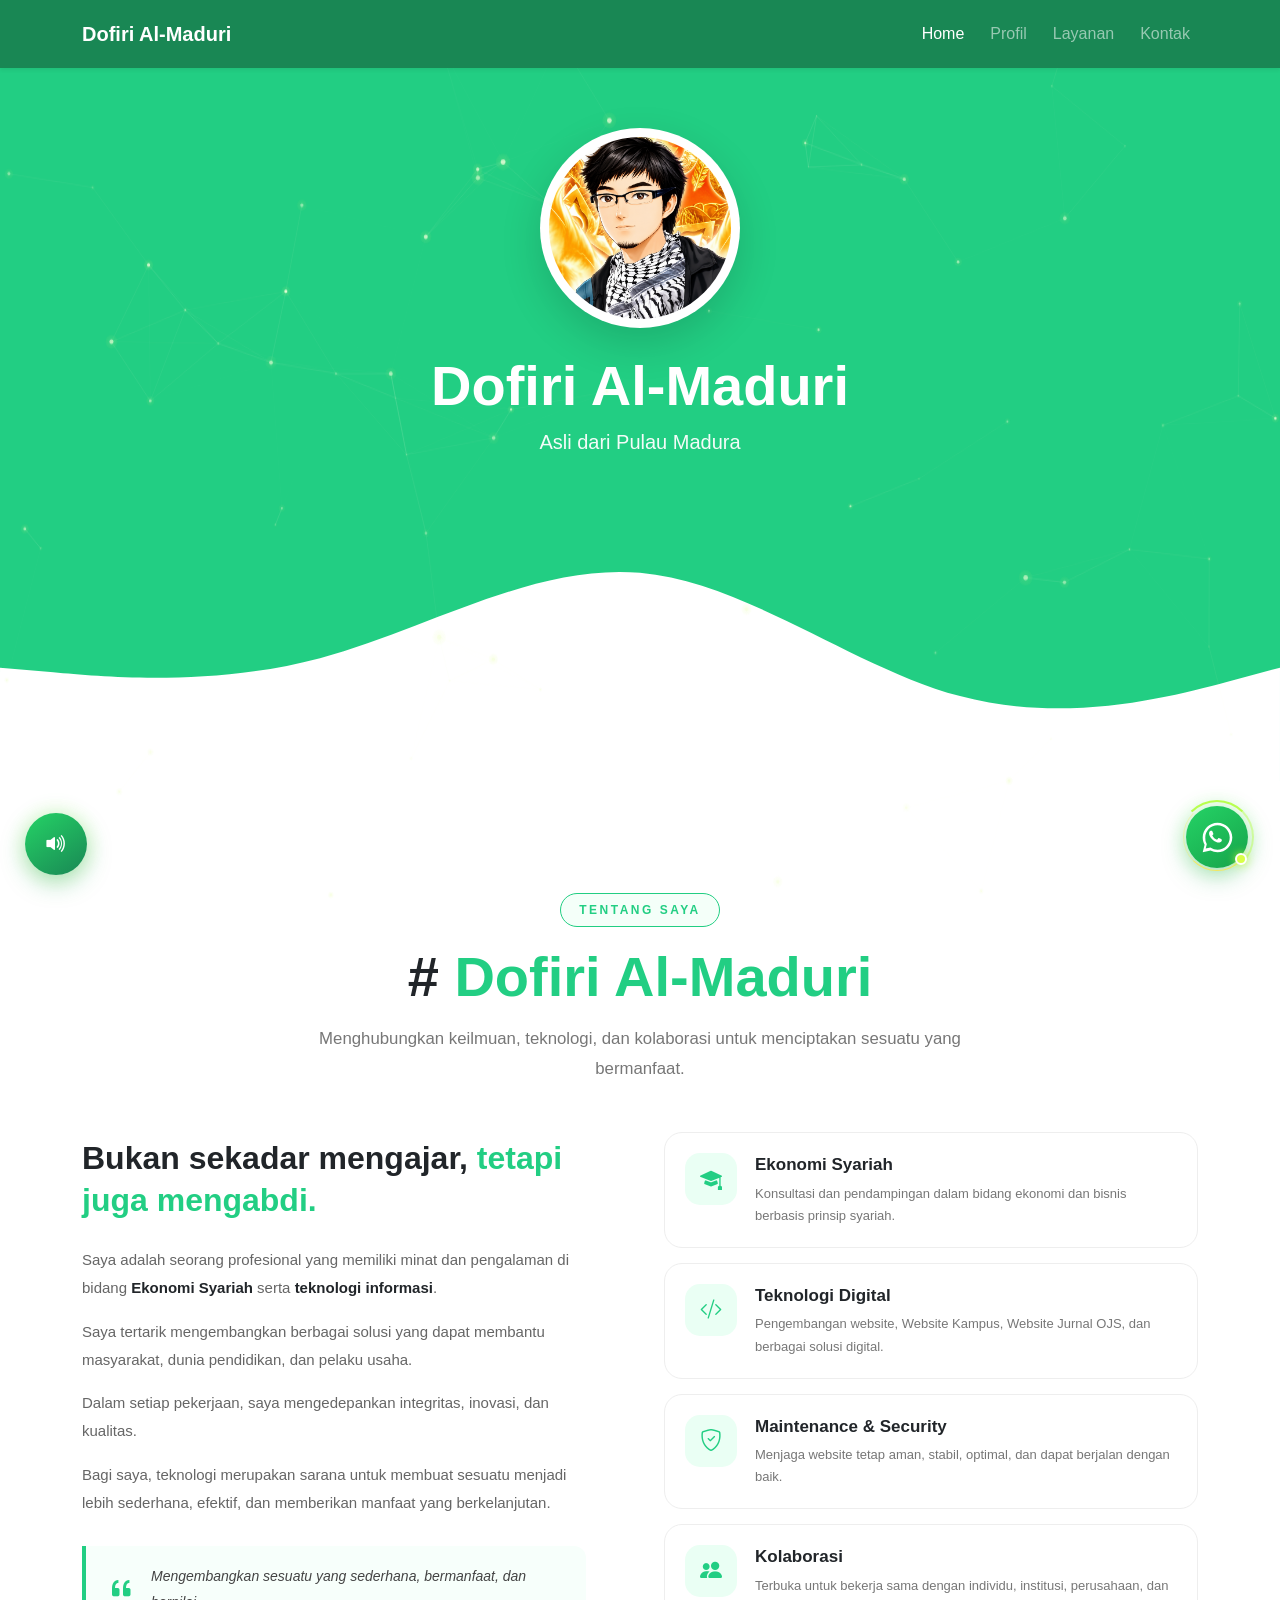
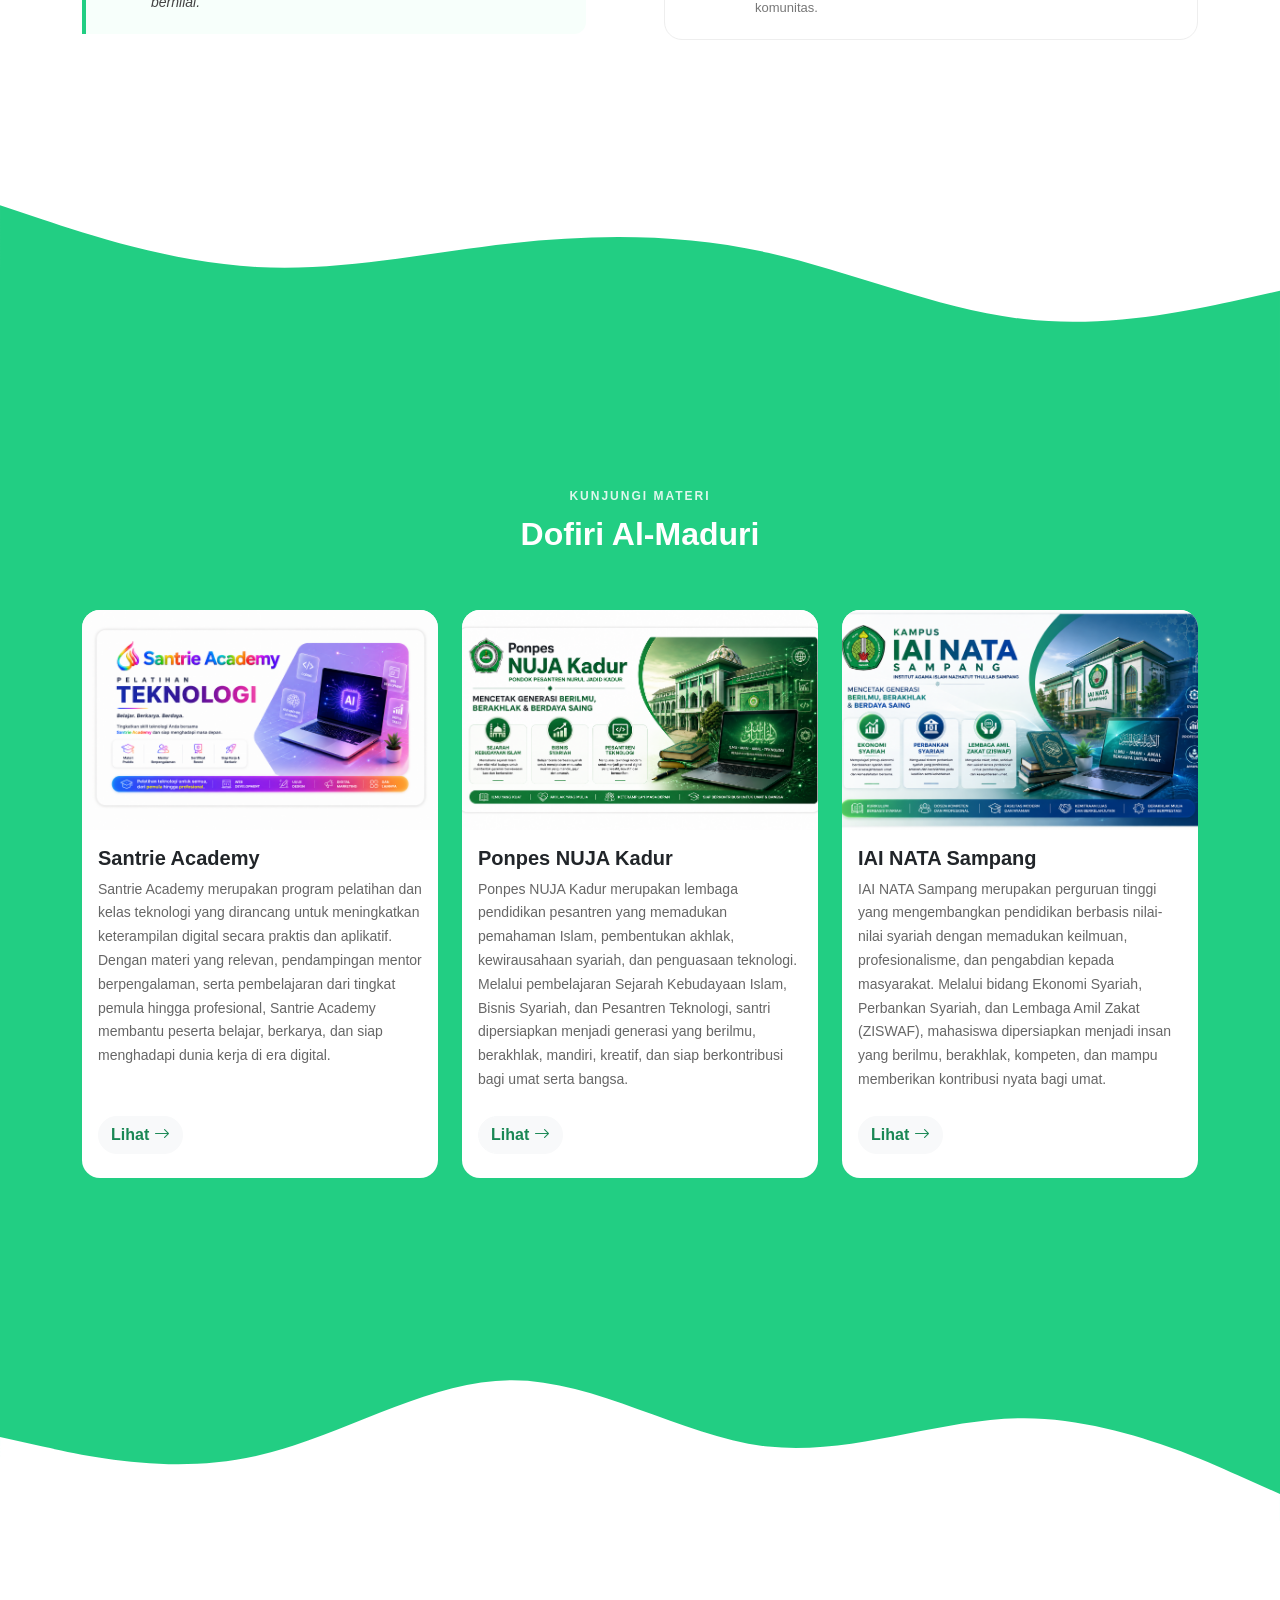
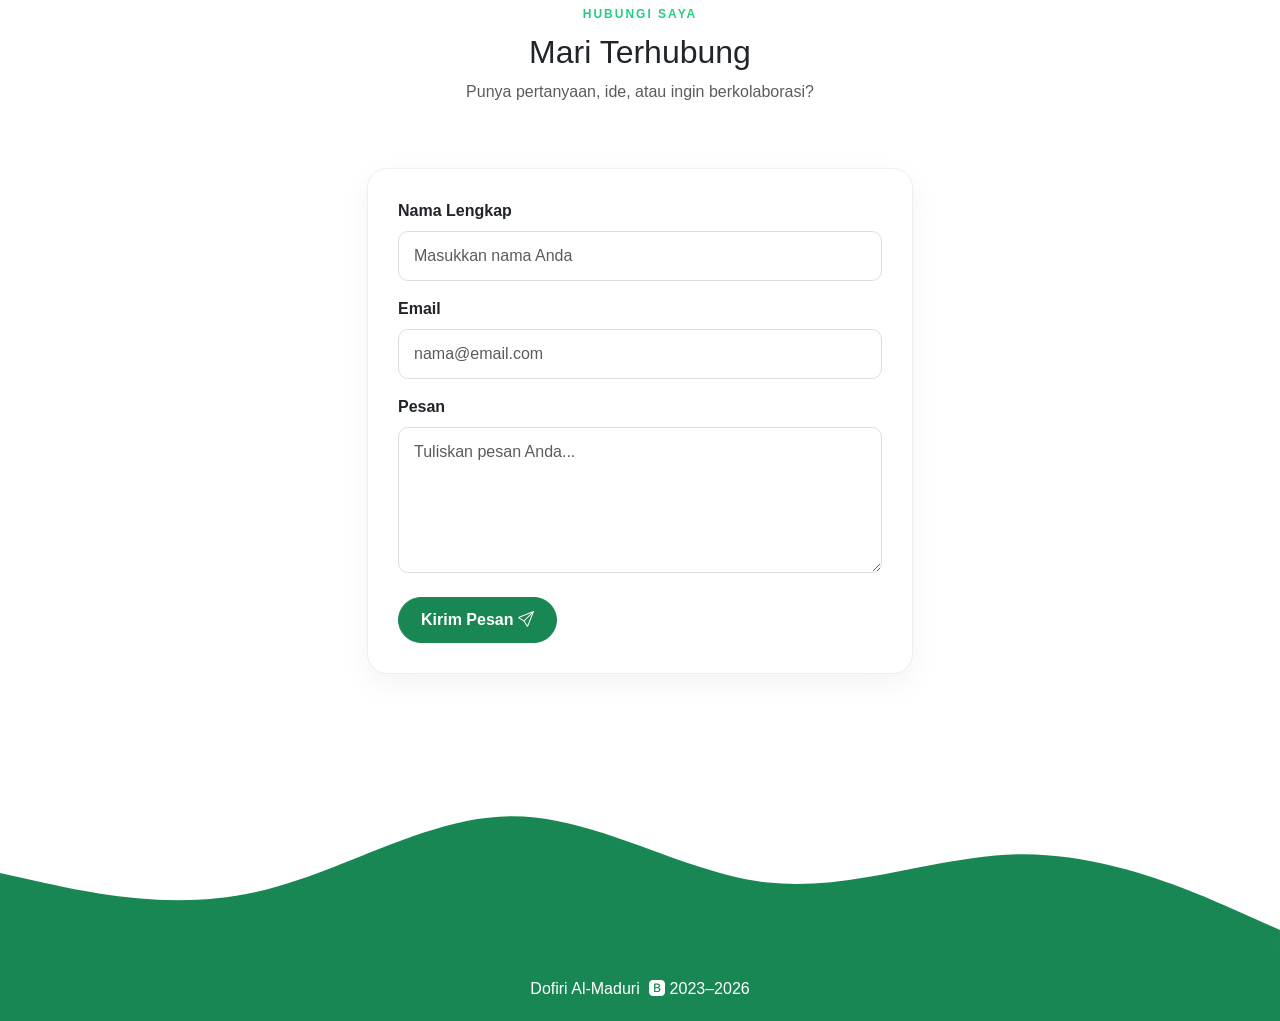
==== index.html @ 6764a8f3 "Add canvas element for particle network" ====
<!DOCTYPE html>
<html lang="id">

<head>

  <!-- ==================================================
       META
       ================================================== -->

  <!-- Menentukan karakter yang digunakan -->
  <meta charset="utf-8">

  <!-- Membuat website responsive di HP/tablet -->
  <meta name="viewport" content="width=device-width, initial-scale=1">


  <!-- ==================================================
       BOOTSTRAP CSS
       ================================================== -->

  <link
    href="https://cdn.jsdelivr.net/npm/bootstrap@5.0.2/dist/css/bootstrap.min.css"
    rel="stylesheet">


  <!-- ==================================================
       BOOTSTRAP ICON
       Digunakan untuk icon
       ================================================== -->

  <link
    rel="stylesheet"
    href="https://cdn.jsdelivr.net/npm/bootstrap-icons@1.10.5/font/bootstrap-icons.css">


  <!-- ==================================================
       CSS SENDIRI
       File style.css harus berada satu folder
       dengan index.html
       ================================================== -->

  <link rel="stylesheet" href="style.css">


  <!-- Judul pada tab browser -->

  <title>Dofiri Al-Maduri</title>

</head>


<body id="home">


  <!-- ==================================================
       NAVBAR
       ================================================== -->

  <nav class="navbar navbar-expand-lg navbar-dark bg-success shadow-sm fixed-top">

    <div class="container">

      <!-- Nama / Brand -->

      <a class="navbar-brand fw-bold" href="#home">
        Dofiri Al-Maduri
      </a>


      <!-- ==================================================
           TOMBOL HAMBURGER

           Tombol ini muncul di layar HP.
           Bootstrap JavaScript diperlukan agar tombol
           dapat membuka menu.
           ================================================== -->

      <button
        class="navbar-toggler"
        type="button"
        data-bs-toggle="collapse"
        data-bs-target="#navbarNav"
        aria-controls="navbarNav"
        aria-expanded="false"
        aria-label="Toggle navigation">

        <span class="navbar-toggler-icon"></span>

      </button>


      <!-- ==================================================
           MENU NAVBAR
           ================================================== -->

      <div class="collapse navbar-collapse" id="navbarNav">

        <ul class="navbar-nav ms-auto">


          <!-- Home -->

          <li class="nav-item">

            <a class="nav-link active" href="#home">
              Home
            </a>

          </li>


          <!-- Profil -->

          <li class="nav-item">

            <a class="nav-link" href="#profil">
              Profil
            </a>

          </li>


          <!-- Layanan -->

          <li class="nav-item">

            <a class="nav-link" href="#grup">
              Layanan
            </a>

          </li>


          <!-- Kontak -->

          <li class="nav-item">

            <a class="nav-link" href="#kontak">
              Kontak
            </a>

          </li>


        </ul>

      </div>

    </div>

  </nav>


  <!-- ==================================================
       AKHIR NAVBAR
       ================================================== -->



  <!-- ==================================================
       HERO / JUMBOTRON
       ================================================== -->

  <section class="jumbotron text-center" id="hero">
  <canvas id="particle-network"></canvas>
    <div class="container">


      <!-- Foto Profil -->

      <img
        src="img/SP.png"
        alt="Dofiri Al-Maduri"
        width="200"
        class="rounded-circle img-thumbnail hero-image">


      <!-- Nama -->

      <h1 class="display-4 fw-bold mt-4">
        Dofiri Al-Maduri
      </h1>


      <!-- Kalimat pendek -->

      <p class="lead">
        Asli dari Pulau Madura
      </p>


    </div>


    <!-- ==================================================
         WAVE HERO
         ================================================== -->

    <svg
      xmlns="http://www.w3.org/2000/svg"
      viewBox="0 0 1440 320"
      class="hero-wave">

      <path
        fill="#ffffff"
        d="M0,192L60,197.3C120,203,240,213,360,181.3C480,149,600,75,720,85.3C840,96,960,192,1080,224C1200,256,1320,224,1380,208L1440,192L1440,320L1380,320C1320,320,1200,320,1080,320C960,320,840,320,720,320C600,320,480,320,360,320C240,320,120,320,60,320L0,320Z">
      </path>

    </svg>

  </section>


  <!-- ==================================================
       AKHIR HERO
       ================================================== -->



  <!-- ==================================================
       PROFIL
       ================================================== -->

  <section id="profil" class="profil-section">

    <div class="container">


      <!-- Judul Profil -->

      <div class="row justify-content-center text-center mb-5">

        <div class="col-lg-8">

          <span class="profil-badge">
            TENTANG SAYA
          </span>

          <h2 class="profil-title">
            #
            <span>Dofiri Al-Maduri</span>
          </h2>

          <p class="profil-intro">
            Menghubungkan keilmuan, teknologi, dan kolaborasi
            untuk menciptakan sesuatu yang bermanfaat.
          </p>

        </div>

      </div>


      <!-- Isi Profil -->

      <div class="row align-items-center g-5">


        <!-- ==================================================
             KOLOM KIRI
             ================================================== -->

        <div class="col-lg-6">

          <div class="profil-text">

            <h3>
              Bukan sekadar mengajar,
              <span>tetapi juga mengabdi.</span>
            </h3>


            <p>
              Saya adalah seorang profesional yang memiliki minat
              dan pengalaman di bidang
              <strong>Ekonomi Syariah</strong> serta
              <strong>teknologi informasi</strong>.
            </p>


            <p>
              Saya tertarik mengembangkan berbagai solusi yang
              dapat membantu masyarakat, dunia pendidikan,
              dan pelaku usaha.
            </p>


            <p>
              Dalam setiap pekerjaan, saya mengedepankan
              integritas, inovasi, dan kualitas.
            </p>


            <p>
              Bagi saya, teknologi merupakan sarana untuk membuat
              sesuatu menjadi lebih sederhana, efektif,
              dan memberikan manfaat yang berkelanjutan.
            </p>


            <!-- Quote -->

            <div class="profil-highlight">

              <i class="bi bi-quote"></i>

              <p>
                Mengembangkan sesuatu yang sederhana,
                bermanfaat, dan bernilai.
              </p>

            </div>

          </div>

        </div>


        <!-- ==================================================
             KOLOM KANAN
             ================================================== -->

        <div class="col-lg-6">

          <div class="profil-card-wrapper">


            <!-- Card 1 -->

            <div class="profil-card">

              <div class="profil-icon">

                <i class="bi bi-mortarboard-fill"></i>

              </div>

              <div>

                <h4>
                  Ekonomi Syariah
                </h4>

                <p>
                  Konsultasi dan pendampingan dalam bidang
                  ekonomi dan bisnis berbasis prinsip syariah.
                </p>

              </div>

            </div>


            <!-- Card 2 -->

            <div class="profil-card">

              <div class="profil-icon">

                <i class="bi bi-code-slash"></i>

              </div>

              <div>

                <h4>
                  Teknologi Digital
                </h4>

                <p>
                  Pengembangan website, Website Kampus,
                  Website Jurnal OJS, dan berbagai solusi digital.
                </p>

              </div>

            </div>


            <!-- Card 3 -->

            <div class="profil-card">

              <div class="profil-icon">

                <i class="bi bi-shield-check"></i>

              </div>

              <div>

                <h4>
                  Maintenance & Security
                </h4>

                <p>
                  Menjaga website tetap aman, stabil,
                  optimal, dan dapat berjalan dengan baik.
                </p>

              </div>

            </div>


            <!-- Card 4 -->

            <div class="profil-card">

              <div class="profil-icon">

                <i class="bi bi-people-fill"></i>

              </div>

              <div>

                <h4>
                  Kolaborasi
                </h4>

                <p>
                  Terbuka untuk bekerja sama dengan individu,
                  institusi, perusahaan, dan komunitas.
                </p>

              </div>

            </div>


          </div>

        </div>

      </div>

    </div>


    <!-- Wave Profil -->

    <svg
      xmlns="http://www.w3.org/2000/svg"
      viewBox="0 0 1440 320"
      class="profil-wave">

      <path
        fill="#22CE83"
        d="M0,96L48,112C96,128,192,160,288,165.3C384,171,480,149,576,138.7C672,128,768,128,864,149.3C960,171,1056,213,1152,224C1248,235,1344,213,1392,202.7L1440,192L1440,320L1392,320C1344,320,1248,320,1152,320C1056,320,960,320,864,320C768,320,672,320,576,320C480,320,384,320,288,320C192,320,96,320,48,320L0,320Z">
      </path>

    </svg>

  </section>


  <!-- ==================================================
       AKHIR PROFIL
       ================================================== -->



  <!-- ==================================================
       LAYANAN
       ================================================== -->

  <section id="grup" class="layanan-section">
  <canvas id="particle-network"></canvas>
    <div class="container">


      <!-- Judul Layanan -->

      <div class="row text-center mb-5">

        <div class="col">

          <span class="layanan-badge">
            KUNJUNGI MATERI
          </span>

          <h2 class="layanan-title">
            Dofiri Al-Maduri
          </h2>

        </div>

      </div>


      <!-- Daftar Layanan -->

      <div class="row g-4">


        <!-- ==================================================
             LAYANAN 1
             ================================================== -->

        <div class="col-md-4">

          <div class="card layanan-card h-100">

            <img
              src="img/grup/santrieacademy.png"
              class="card-img-top"
              alt="Konsultan Ekonomi Syariah">


            <div class="card-body">

              <h5 class="card-title">
                Santrie Academy 
              </h5>

              <p class="card-text">
                Santrie Academy merupakan program pelatihan dan kelas teknologi yang dirancang untuk meningkatkan keterampilan digital secara praktis dan aplikatif. Dengan materi yang relevan, pendampingan mentor berpengalaman, serta pembelajaran dari tingkat pemula hingga profesional, Santrie Academy membantu peserta belajar, berkarya, dan siap menghadapi dunia kerja di era digital.
              </p>

            </div>


            <div class="card-footer bg-transparent border-0 pb-4">

              <a
                class="btn btn-light layanan-button"
                href="https://dofirialmaduri.com/santrieacademy/"
                target="_blank">

                Lihat

                <i class="bi bi-arrow-right"></i>

              </a>

            </div>

          </div>

        </div>



        <!-- ==================================================
             LAYANAN 2
             ================================================== -->

        <div class="col-md-4">

          <div class="card layanan-card h-100">

            <img
              src="img/grup/ponpesnujakadur.png"
              class="card-img-top"
              alt="Jasa Website dan Jurnal OJS">


            <div class="card-body">

              <h5 class="card-title">
                Ponpes NUJA Kadur
              </h5>

              <p class="card-text">
                Ponpes NUJA Kadur merupakan lembaga pendidikan pesantren yang memadukan pemahaman Islam, pembentukan akhlak, kewirausahaan syariah, dan penguasaan teknologi. Melalui pembelajaran Sejarah Kebudayaan Islam, Bisnis Syariah, dan Pesantren Teknologi, santri dipersiapkan menjadi generasi yang berilmu, berakhlak, mandiri, kreatif, dan siap berkontribusi bagi umat serta bangsa.
              </p>

            </div>


            <div class="card-footer bg-transparent border-0 pb-4">

              <a
                class="btn btn-light layanan-button"
                href="https://dofirialmaduri.com/ponpesnujakadur/"
                target="_blank">

                Lihat

                <i class="bi bi-arrow-right"></i>

              </a>

            </div>

          </div>

        </div>



        <!-- ==================================================
             LAYANAN 3
             ================================================== -->

        <div class="col-md-4">

          <div class="card layanan-card h-100">

            <img
              src="img/grup/iainatasampang.png"
              class="card-img-top"
              alt="Kolaborasi">


            <div class="card-body">

              <h5 class="card-title">
                IAI NATA Sampang
              </h5>

              <p class="card-text">
                IAI NATA Sampang merupakan perguruan tinggi yang mengembangkan pendidikan berbasis nilai-nilai syariah dengan memadukan keilmuan, profesionalisme, dan pengabdian kepada masyarakat. Melalui bidang Ekonomi Syariah, Perbankan Syariah, dan Lembaga Amil Zakat (ZISWAF), mahasiswa dipersiapkan menjadi insan yang berilmu, berakhlak, kompeten, dan mampu memberikan kontribusi nyata bagi umat.
              </p>

            </div>


            <div class="card-footer bg-transparent border-0 pb-4">

              <a
                class="btn btn-light layanan-button"
                href="https://dofirialmaduri.com/iainatasampang/"
                target="_blank">

                Lihat

                <i class="bi bi-arrow-right"></i>

              </a>

            </div>

          </div>

        </div>


      </div>

    </div>


    <!-- Wave Layanan -->

    <svg
      xmlns="http://www.w3.org/2000/svg"
      viewBox="0 0 1440 320"
      class="layanan-wave">

      <path
        fill="#ffffff"
        d="M0,224L48,234.7C96,245,192,267,288,245.3C384,224,480,160,576,160C672,160,768,224,864,234.7C960,245,1056,203,1152,202.7C1248,203,1344,245,1392,266.7L1440,288L1440,320L1392,320C1344,320,1248,320,1152,320C1056,320,960,320,864,320C768,320,672,320,576,320C480,320,384,320,288,320C192,320,96,320,48,320L0,320Z">
      </path>

    </svg>

  </section>


  <!-- ==================================================
       AKHIR LAYANAN
       ================================================== -->



  <!-- ==================================================
       KONTAK
       ================================================== -->

  <section id="kontak" class="kontak-section">

    <div class="container">


      <!-- Judul -->

      <div class="row text-center mb-5">

        <div class="col">

          <span class="kontak-badge">
            HUBUNGI SAYA
          </span>

          <h2>
            Mari Terhubung
          </h2>

          <p class="text-muted">
            Punya pertanyaan, ide, atau ingin berkolaborasi?
          </p>

        </div>

      </div>


      <!-- Form -->

      <div class="row justify-content-center">

        <div class="col-lg-6">

          <form class="kontak-form">


            <!-- Nama -->

            <div class="mb-3">

              <label
                for="name"
                class="form-label">

                Nama Lengkap

              </label>

              <input
                type="text"
                class="form-control"
                id="name"
                placeholder="Masukkan nama Anda">

            </div>


            <!-- Email -->

            <div class="mb-3">

              <label
                for="email"
                class="form-label">

                Email

              </label>

              <input
                type="email"
                class="form-control"
                id="email"
                placeholder="nama@email.com">

            </div>


            <!-- Pesan -->

            <div class="mb-4">

              <label
                for="pesan"
                class="form-label">

                Pesan

              </label>

              <textarea
                class="form-control"
                id="pesan"
                rows="5"
                placeholder="Tuliskan pesan Anda..."></textarea>

            </div>


            <!-- Tombol -->

            <button
              type="submit"
              class="btn btn-success kontak-button">

              Kirim Pesan

              <i class="bi bi-send"></i>

            </button>


          </form>

        </div>

      </div>

    </div>

  </section>


  <!-- ==================================================
       AKHIR KONTAK
       ================================================== -->



  <!-- ==================================================
       FOOTER WAVE
       ================================================== -->

  <svg
    xmlns="http://www.w3.org/2000/svg"
    viewBox="0 0 1440 320"
    class="footer-wave">

    <path
      fill="#198754"
      d="M0,224L48,234.7C96,245,192,267,288,245.3C384,224,480,160,576,160C672,160,768,224,864,234.7C960,245,1056,203,1152,202.7C1248,203,1344,245,1392,266.7L1440,288L1440,320L1392,320C1344,320,1248,320,1152,320C1056,320,960,320,864,320C768,320,672,320,576,320C480,320,384,320,288,320C192,320,96,320,48,320L0,320Z">
    </path>

  </svg>



  <!-- ==================================================
       FOOTER
       ================================================== -->

  <footer class="footer bg-success text-white text-center">

    <div class="container">

      <p>
        Dofiri Al-Maduri

        <i class="bi bi-bootstrap-fill"></i>

        2023–2026
      </p>

    </div>

  </footer>

<!-- =====================================================
     WHATSAPP FLOATING BUTTON
     ===================================================== -->

<div class="whatsapp-floating">

    <a
    href="https://wa.me/6285257059250?text=%2AAssalamualaikum%20Wr.%20Wb.%2A%0AMohon%20Maaf%20Pak%20%2ADofiri%20Al-Maduri%2A%0ASaya%20Ingin%20Bertanya%2C%20Kiranya%20Berkenan%20%3F"
    target="_blank"
    rel="noopener noreferrer"
    class="whatsapp-button"
    aria-label="Chat WhatsApp Admin"
>

        <!-- Radar / Gelombang -->
        <span class="wa-radar radar-1"></span>
        <span class="wa-radar radar-2"></span>
        <span class="wa-radar radar-3"></span>

        <!-- Lingkaran berputar -->
        <span class="wa-orbit orbit-1"></span>
        <span class="wa-orbit orbit-2"></span>

        <!-- Logo WhatsApp -->
        <span class="whatsapp-icon">

            <svg
                viewBox="0 0 32 32"
                xmlns="http://www.w3.org/2000/svg"
                aria-hidden="true"
            >
                <path
                    fill="#ffffff"
                    d="M19.11 17.33c-.27-.14-1.59-.78-1.83-.87-.25-.09-.43-.14-.61.14-.18.27-.7.87-.86 1.05-.16.18-.32.2-.59.07-.27-.14-1.13-.42-2.15-1.34-.79-.7-1.33-1.56-1.49-1.82-.16-.27-.02-.41.12-.54.12-.12.27-.32.41-.48.14-.16.18-.27.27-.45.09-.18.05-.34-.02-.48-.07-.14-.61-1.47-.84-2.01-.22-.53-.45-.46-.61-.47h-.52c-.18 0-.48.07-.73.34-.25.27-.95.93-.95 2.26s.98 2.62 1.11 2.8c.14.18 1.93 2.95 4.67 4.13.65.28 1.16.45 1.56.58.66.21 1.26.18 1.73.11.53-.08 1.59-.65 1.82-1.28.23-.63.23-1.17.16-1.28-.07-.11-.25-.18-.52-.32z"
                />

                <path
                    fill="#ffffff"
                    d="M16 3.2c-7.07 0-12.8 5.73-12.8 12.8 0 2.26.59 4.38 1.63 6.22L3.2 28.8l6.77-1.59A12.75 12.75 0 0 0 16 28.8c7.07 0 12.8-5.73 12.8-12.8S23.07 3.2 16 3.2zm0 23.4c-2.13 0-4.1-.63-5.76-1.72l-.41-.27-4.02.94.96-3.91-.27-.43A10.57 10.57 0 0 1 5.43 16C5.43 10.17 10.17 5.43 16 5.43S26.57 10.17 26.57 16 21.83 26.6 16 26.6z"
                />
            </svg>

        </span>

        <!-- Titik kecil -->
        <span class="wa-status"></span>

    </a>

</div>

  <!-- ==================================================
       BOOTSTRAP JAVASCRIPT
       
       INI PENTING!

       Script ini membuat tombol hamburger Navbar
       berfungsi pada perangkat mobile.

       Saya sengaja TIDAK menggunakan integrity
       agar tidak terjadi error pemuatan script.
       ================================================== -->

  <script src="https://cdn.jsdelivr.net/npm/bootstrap@5.0.2/dist/js/bootstrap.bundle.min.js"></script>
  <script src="particles.js"></script>

  <!-- BACKSOUND WEBSITE -->
<audio id="background-music" loop>
    <source src="audio/backsound.mp3" type="audio/mpeg">
</audio>

<!-- TOMBOL MUSIC -->
<button id="music-button" aria-label="Putar atau hentikan musik">
    <i class="bi bi-volume-up-fill"></i>
</button>

<script src="particles.js"></script>
<script src="music.js"></script>
  
</body>

</html>
---- style.css ----
/* =====================================================
   RESET DASAR
   ===================================================== */

* {
  box-sizing: border-box;
}


/*
   Membuat perpindahan ketika klik menu
   menjadi halus.
*/

html {
  scroll-behavior: smooth;
}


/*
   Pengaturan dasar seluruh halaman.
*/

body {
  margin: 0;

  font-family: Arial, Helvetica, sans-serif;

  color: #212529;

  background-color: #ffffff;
}



/* =====================================================
   NAVBAR
   ===================================================== */

.navbar {
  padding-top: 14px;
  padding-bottom: 14px;
}


/*
   Jarak antar menu.
*/

.navbar .nav-link {
  margin-left: 10px;

  transition: 0.3s ease;
}


/*
   Efek ketika mouse diarahkan ke menu.
*/

.navbar .nav-link:hover {
  color: #ffffff;

  transform: translateY(-2px);
}



/* =====================================================
   HERO / JUMBOTRON
   ===================================================== */

.jumbotron {

  /*
     Karena navbar menggunakan fixed-top,
     Hero diberi jarak dari atas.
  */

  padding-top: 8rem;

  background-color: #22CE83;

  color: #ffffff;

  overflow: hidden;
}


/*
   Foto profil.
*/

.hero-image {

  border: 5px solid rgba(255, 255, 255, 0.8);

  box-shadow:
    0 15px 40px rgba(0, 0, 0, 0.15);

  transition: 0.3s ease;
}


/*
   Efek ketika foto disentuh mouse.
*/

.hero-image:hover {
  transform: scale(1.03);
}


/*
   Nama pada Hero.
*/

.jumbotron h1 {
  margin-top: 25px;

  font-weight: 700;
}


/*
   Tulisan di bawah nama.
*/

.jumbotron .lead {
  opacity: 0.95;
}


/*
   Wave Hero.
*/

.hero-wave {
  display: block;

  width: 100%;

  margin-top: 40px;

  margin-bottom: -1px;
}



/* =====================================================
   SECTION UMUM
   ===================================================== */

section {
  padding-top: 5rem;
}


/*
   Ketika menu navbar diklik,
   section tidak tertutup navbar.
*/

section[id] {
  scroll-margin-top: 70px;
}



/* =====================================================
   PROFIL
   ===================================================== */

.profil-section {
  padding-top: 7rem;

  background-color: #ffffff;

  overflow: hidden;
}


/* ---------- Badge Profil ---------- */

.profil-badge {

  display: inline-block;

  padding: 7px 18px;

  margin-bottom: 18px;

  border: 1px solid #22CE83;

  border-radius: 50px;

  color: #22CE83;

  background-color: #f4fff9;

  font-size: 12px;

  font-weight: 700;

  letter-spacing: 2.5px;
}


/* ---------- Judul Profil ---------- */

.profil-title {

  margin-bottom: 15px;

  color: #212529;

  font-size: clamp(2.2rem, 5vw, 3.5rem);

  font-weight: 700;

  line-height: 1.15;
}


/*
   Kata yang diberi warna hijau.
*/

.profil-title span {
  color: #22CE83;
}


/* ---------- Intro ---------- */

.profil-intro {

  max-width: 650px;

  margin: 0 auto;

  color: #777;

  font-size: 1.05rem;

  line-height: 1.8;
}


/* ---------- Teks Profil ---------- */

.profil-text {
  padding-right: 30px;
}


.profil-text h3 {

  margin-bottom: 25px;

  color: #212529;

  font-size: 2rem;

  font-weight: 700;

  line-height: 1.3;
}


.profil-text h3 span {
  color: #22CE83;
}


.profil-text p {

  margin-bottom: 16px;

  color: #666;

  font-size: 15px;

  line-height: 1.85;
}


.profil-text strong {
  color: #212529;
}



/* ---------- Quote ---------- */

.profil-highlight {

  display: flex;

  align-items: center;

  gap: 15px;

  margin-top: 30px;

  padding: 18px 20px;

  border-left: 4px solid #22CE83;

  background-color: #f7fffb;

  border-radius: 0 12px 12px 0;
}


.profil-highlight i {

  color: #22CE83;

  font-size: 30px;
}


.profil-highlight p {

  margin: 0;

  color: #444;

  font-size: 14px;

  font-style: italic;
}



/* ---------- Container Card Profil ---------- */

.profil-card-wrapper {

  display: flex;

  flex-direction: column;

  gap: 15px;
}



/* ---------- Card Profil ---------- */

.profil-card {

  display: flex;

  align-items: flex-start;

  gap: 18px;

  padding: 20px;

  background-color: #ffffff;

  border: 1px solid #eeeeee;

  border-radius: 18px;

  transition:
    transform 0.3s ease,
    box-shadow 0.3s ease,
    border-color 0.3s ease;
}


/*
   Efek hover.
*/

.profil-card:hover {

  transform: translateY(-5px);

  border-color: #22CE83;

  box-shadow:
    0 15px 35px rgba(34, 206, 131, 0.12);
}


/* ---------- Icon ---------- */

.profil-icon {

  flex-shrink: 0;

  width: 52px;

  height: 52px;

  display: flex;

  align-items: center;

  justify-content: center;

  border-radius: 15px;

  background-color: #eafff4;

  color: #22CE83;

  font-size: 22px;
}


/* ---------- Judul Card ---------- */

.profil-card h4 {

  margin: 2px 0 7px;

  color: #212529;

  font-size: 17px;

  font-weight: 700;
}


/* ---------- Isi Card ---------- */

.profil-card p {

  margin: 0;

  color: #777;

  font-size: 13px;

  line-height: 1.7;
}


/* ---------- Wave Profil ---------- */

.profil-wave {

  display: block;

  width: 100%;

  margin-top: 80px;

  margin-bottom: -1px;
}



/* =====================================================
   LAYANAN
   ===================================================== */

#grup {

  background-color: #22CE83;

  color: #ffffff;

  overflow: hidden;
}


/* Badge layanan */

.layanan-badge {

  display: inline-block;

  margin-bottom: 10px;

  color: rgba(255, 255, 255, 0.85);

  font-size: 12px;

  font-weight: 700;

  letter-spacing: 2px;
}


/* Judul */

.layanan-title {
  font-weight: 700;
}


/* ---------- Card ---------- */

.layanan-card {

  overflow: hidden;

  border: none;

  border-radius: 18px;

  color: #212529;

  transition:
    transform 0.3s ease,
    box-shadow 0.3s ease;
}


.layanan-card:hover {

  transform: translateY(-8px);

  box-shadow:
    0 20px 40px rgba(0, 0, 0, 0.15);
}


/* ---------- Gambar ---------- */

.layanan-card img {

  height: 220px;

  object-fit: cover;
}


/* ---------- Judul ---------- */

.layanan-card .card-title {

  font-weight: 700;
}


/* ---------- Deskripsi ---------- */

.layanan-card .card-text {

  color: #666;

  font-size: 14px;

  line-height: 1.7;
}


/* ---------- Tombol ---------- */

.layanan-button {

  color: #198754;

  font-weight: 600;

  border-radius: 50px;
}


.layanan-button:hover {

  color: #ffffff;

  background-color: #198754;
}


/* ---------- Wave ---------- */

.layanan-wave {

  display: block;

  width: 100%;

  margin-top: 60px;

  margin-bottom: -1px;
}



/* =====================================================
   KONTAK
   ===================================================== */

.kontak-section {

  background-color: #ffffff;
}


/* Badge */

.kontak-badge {

  display: inline-block;

  margin-bottom: 10px;

  color: #22CE83;

  font-size: 12px;

  font-weight: 700;

  letter-spacing: 2px;
}


/* ---------- Form ---------- */

.kontak-form {

  padding: 30px;

  background-color: #ffffff;

  border: 1px solid #eeeeee;

  border-radius: 20px;

  box-shadow:
    0 10px 30px rgba(0, 0, 0, 0.05);
}


/* Label */

.kontak-form .form-label {
  font-weight: 600;
}


/* Input */

.kontak-form .form-control {

  padding: 12px 15px;

  border-radius: 10px;

  border: 1px solid #dddddd;
}


/*
   Warna ketika input sedang dipilih.
*/

.kontak-form .form-control:focus {

  border-color: #22CE83;

  box-shadow:
    0 0 0 0.2rem rgba(34, 206, 131, 0.15);
}


/* Tombol */

.kontak-button {

  padding: 10px 22px;

  border-radius: 50px;

  font-weight: 600;
}



/* =====================================================
   FOOTER
   ===================================================== */

.footer-wave {

  display: block;

  width: 100%;

  margin-bottom: -1px;
}


.footer {

  padding: 20px;
}


.footer p {
  margin: 0;
}


.footer i {
  margin-left: 5px;
}



/* =====================================================
   RESPONSIVE TABLET
   ===================================================== */

@media (max-width: 991px) {

  .profil-section {
    padding-top: 5rem;
  }

  .profil-text {
    padding-right: 0;
  }

}



/* =====================================================
   RESPONSIVE HP
   ===================================================== */

@media (max-width: 576px) {


  /* Hero */

  .jumbotron {
    padding-top: 7rem;
  }


  .hero-image {
    width: 160px;
  }


  /* Profil */

  .profil-title {
    font-size: 2.2rem;
  }


  .profil-text h3 {
    font-size: 1.7rem;
  }


  .profil-intro {
    font-size: 0.95rem;
  }


  .profil-card {
    padding: 16px;
  }


  .profil-icon {

    width: 45px;

    height: 45px;

    font-size: 19px;
  }


  .profil-card h4 {
    font-size: 15px;
  }


  .profil-card p {
    font-size: 12px;
  }


  /* Layanan */

  .layanan-card img {
    height: 200px;
  }


  /* Kontak */

  .kontak-form {
    padding: 20px;
  }

}

/* =====================================================
   WHATSAPP FLOATING BUTTON
   ===================================================== */

/* Posisi utama */
.whatsapp-floating {
    position: fixed;
    right: 25px;
    bottom: 25px;

    width: 75px;
    height: 75px;

    z-index: 99999;

    /* Supaya animasi tidak mengganggu layout */
    pointer-events: none;
}


/* =====================================================
   TOMBOL UTAMA
   ===================================================== */

.whatsapp-button {
    position: relative;

    display: flex;
    align-items: center;
    justify-content: center;

    width: 62px;
    height: 62px;

    margin: 6px;

    border-radius: 50%;

    background:
        linear-gradient(
            145deg,
            #25d366,
            #16a34a
        );

    text-decoration: none;

    box-shadow:
        0 8px 25px rgba(20, 160, 70, 0.35),
        0 0 20px rgba(100, 255, 80, 0.25);

    pointer-events: auto;

    transition:
        transform 0.3s ease,
        box-shadow 0.3s ease;

    animation: whatsapp-float 3s ease-in-out infinite;
}


/* Efek ketika mouse diarahkan */
.whatsapp-button:hover {

    transform: scale(1.12);

    box-shadow:
        0 12px 35px rgba(20, 160, 70, 0.5),
        0 0 35px rgba(150, 255, 70, 0.5);
}


/* =====================================================
   LOGO WHATSAPP
   ===================================================== */

.whatsapp-icon {

    position: relative;

    width: 37px;
    height: 37px;

    display: flex;
    align-items: center;
    justify-content: center;

    z-index: 10;

    animation: whatsapp-icon-pulse 2s ease-in-out infinite;
}


.whatsapp-icon svg {

    width: 100%;
    height: 100%;

    display: block;
}


/* =====================================================
   RADAR / GELOMBANG
   ===================================================== */

.wa-radar {

    position: absolute;

    left: 50%;
    top: 50%;

    width: 62px;
    height: 62px;

    border-radius: 50%;

    border: 2px solid rgba(142, 255, 67, 0.75);

    transform: translate(-50%, -50%) scale(1);

    pointer-events: none;

    z-index: 1;

    opacity: 0;

    animation: radar-wave 3s ease-out infinite;
}


/* Gelombang kedua */
.radar-2 {
    animation-delay: 1s;
}


/* Gelombang ketiga */
.radar-3 {
    animation-delay: 2s;
}


/* =====================================================
   LINGKARAN YANG BERPUTAR
   ===================================================== */

.wa-orbit {

    position: absolute;

    left: 50%;
    top: 50%;

    width: 74px;
    height: 74px;

    border-radius: 50%;

    transform: translate(-50%, -50%);

    pointer-events: none;

    z-index: 2;
}


/* Lingkaran pertama */
.orbit-1 {

    border: 2px solid transparent;

    border-top-color: rgba(182, 255, 70, 0.95);

    border-right-color: rgba(182, 255, 70, 0.45);

    animation: orbit-spin 2.8s linear infinite;
}


/* Lingkaran kedua */
.orbit-2 {

    width: 68px;
    height: 68px;

    border: 1px solid transparent;

    border-bottom-color: rgba(255, 230, 70, 0.8);

    border-left-color: rgba(255, 230, 70, 0.3);

    animation: orbit-spin-reverse 2s linear infinite;
}


/* =====================================================
   TITIK STATUS
   ===================================================== */

.wa-status {

    position: absolute;

    right: 1px;
    bottom: 3px;

    width: 12px;
    height: 12px;

    border-radius: 50%;

    background: #d9ff48;

    border: 2px solid #ffffff;

    z-index: 20;

    box-shadow:
        0 0 8px rgba(200, 255, 50, 0.9);

    animation: status-blink 1.5s ease-in-out infinite;
}


/* =====================================================
   ANIMASI MELAYANG
   ===================================================== */

@keyframes whatsapp-float {

    0% {
        transform: translateY(0);
    }

    50% {
        transform: translateY(-7px);
    }

    100% {
        transform: translateY(0);
    }

}


/* =====================================================
   ANIMASI LOGO
   ===================================================== */

@keyframes whatsapp-icon-pulse {

    0% {
        transform: scale(1);
    }

    50% {
        transform: scale(1.08);
    }

    100% {
        transform: scale(1);
    }

}


/* =====================================================
   ANIMASI RADAR
   ===================================================== */

@keyframes radar-wave {

    0% {

        transform:
            translate(-50%, -50%)
            scale(0.8);

        opacity: 0.8;
    }

    70% {

        transform:
            translate(-50%, -50%)
            scale(2);

        opacity: 0.15;
    }

    100% {

        transform:
            translate(-50%, -50%)
            scale(2.4);

        opacity: 0;
    }

}


/* =====================================================
   ANIMASI LINGKARAN
   ===================================================== */

@keyframes orbit-spin {

    from {
        transform:
            translate(-50%, -50%)
            rotate(0deg);
    }

    to {
        transform:
            translate(-50%, -50%)
            rotate(360deg);
    }

}


@keyframes orbit-spin-reverse {

    from {
        transform:
            translate(-50%, -50%)
            rotate(360deg);
    }

    to {
        transform:
            translate(-50%, -50%)
            rotate(0deg);
    }

}


/* =====================================================
   ANIMASI STATUS
   ===================================================== */

@keyframes status-blink {

    0% {
        transform: scale(1);
        opacity: 1;
    }

    50% {
        transform: scale(1.25);
        opacity: 0.65;
    }

    100% {
        transform: scale(1);
        opacity: 1;
    }

}


/* =====================================================
   RESPONSIVE MOBILE
   ===================================================== */

@media (max-width: 768px) {

    .whatsapp-floating {

        right: 17px;
        bottom: 17px;

        width: 68px;
        height: 68px;
    }


    .whatsapp-button {

        width: 56px;
        height: 56px;

        margin: 6px;
    }


    .whatsapp-icon {

        width: 33px;
        height: 33px;
    }


    .wa-radar {

        width: 56px;
        height: 56px;
    }


    .wa-orbit {

        width: 67px;
        height: 67px;
    }


    .orbit-2 {

        width: 61px;
        height: 61px;
    }

}
/* =====================================================
   HERO PARTICLE NETWORK
   ===================================================== */

.hero {
    position: relative;
    overflow: hidden;

    background: #20c98a;
}


/* Canvas animasi */

#particle-network {
    position: absolute;

    inset: 0;

    width: 100%;
    height: 100%;

    z-index: 0;

    pointer-events: none;
}


/* Isi hero berada DI ATAS canvas */

.hero-content {
    position: relative;

    z-index: 2;
}


/* =====================================================
   GLOW HALUS BACKGROUND
   ===================================================== */

.hero::before {
    content: "";

    position: absolute;

    width: 500px;
    height: 500px;

    left: 50%;
    top: 35%;

    transform: translate(-50%, -50%);

    border-radius: 50%;

    background:
        radial-gradient(
            circle,
            rgba(210, 255, 130, 0.10) 0%,
            rgba(210, 255, 130, 0.04) 35%,
            transparent 70%
        );

    z-index: 0;

    pointer-events: none;

    animation: hero-glow 8s ease-in-out infinite;
}


@keyframes hero-glow {

    0% {
        transform: translate(-50%, -50%) scale(1);
        opacity: 0.7;
    }

    50% {
        transform: translate(-50%, -50%) scale(1.25);
        opacity: 1;
    }

    100% {
        transform: translate(-50%, -50%) scale(1);
        opacity: 0.7;
    }

}


/* =====================================================
   FOTO HERO
   ===================================================== */

.hero-content img {
    position: relative;
    z-index: 3;
}


/* =====================================================
   TEXT HERO
   ===================================================== */

.hero-content h1,
.hero-content p {
    position: relative;
    z-index: 3;
}


/* =====================================================
   MOBILE
   ===================================================== */

@media (max-width: 768px) {

    .hero::before {

        width: 350px;
        height: 350px;
    }

}

/* =====================================================
   MUSIC BUTTON
   Posisi kiri bawah
   Sejajar dengan WhatsApp kanan bawah
   ===================================================== */

#music-button {

    position: fixed;

    left: 25px;
    bottom: 25px;

    width: 62px;
    height: 62px;

    border: none;
    border-radius: 50%;

    background: linear-gradient(
        145deg,
        #25d366,
        #198754
    );

    color: #ffffff;

    display: flex;
    align-items: center;
    justify-content: center;

    font-size: 23px;

    cursor: pointer;

    z-index: 99999;

    box-shadow:
        0 8px 25px rgba(20, 160, 70, 0.35),
        0 0 20px rgba(150, 255, 70, 0.25);

    transition:
        transform 0.3s ease,
        box-shadow 0.3s ease;

    animation: music-float 3s ease-in-out infinite;
}


/* Hover */

#music-button:hover {

    transform: scale(1.12);

    box-shadow:
        0 12px 35px rgba(20, 160, 70, 0.5),
        0 0 30px rgba(150, 255, 70, 0.4);
}


/* Animasi naik turun */

@keyframes music-float {

    0% {
        transform: translateY(0);
    }

    50% {
        transform: translateY(-6px);
    }

    100% {
        transform: translateY(0);
    }

}


/* =====================================================
   MOBILE
   ===================================================== */

@media (max-width: 768px) {

    #music-button {

        left: 17px;
        bottom: 17px;

        width: 56px;
        height: 56px;

        font-size: 21px;
    }

}
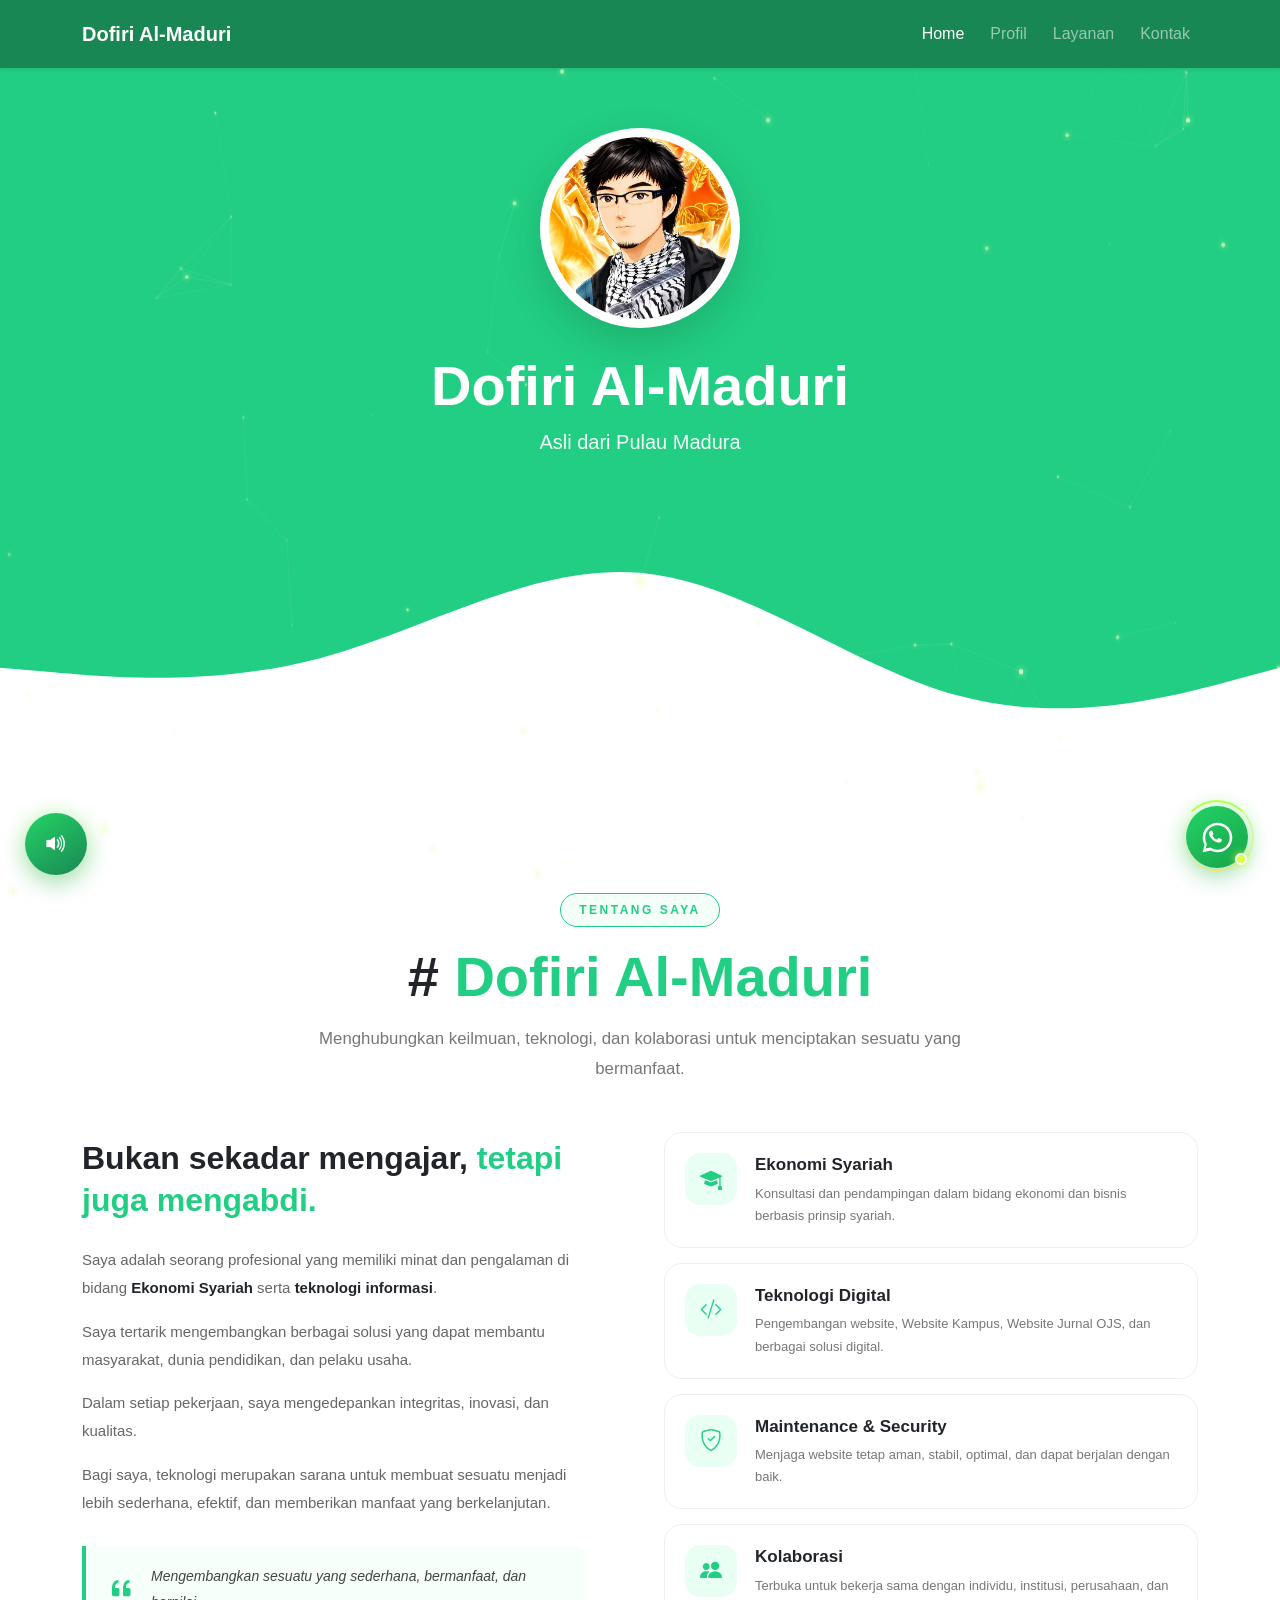
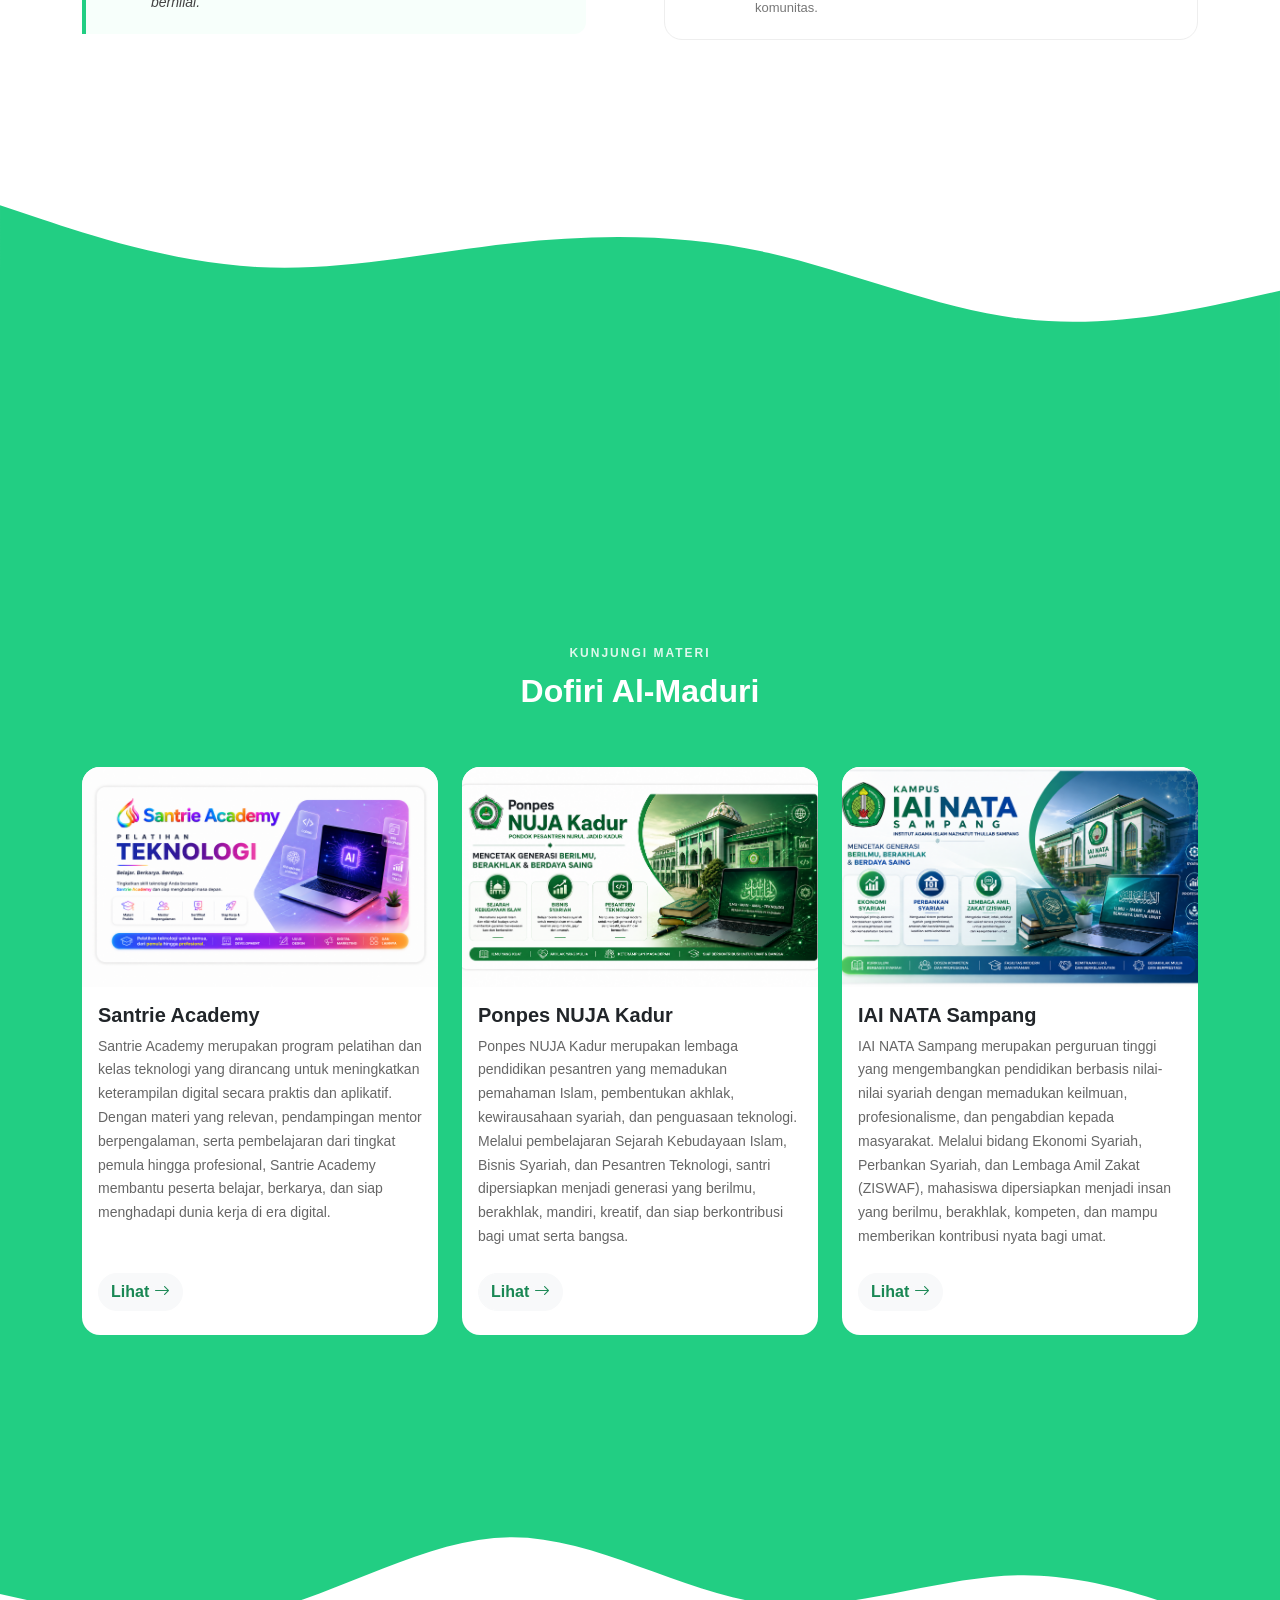
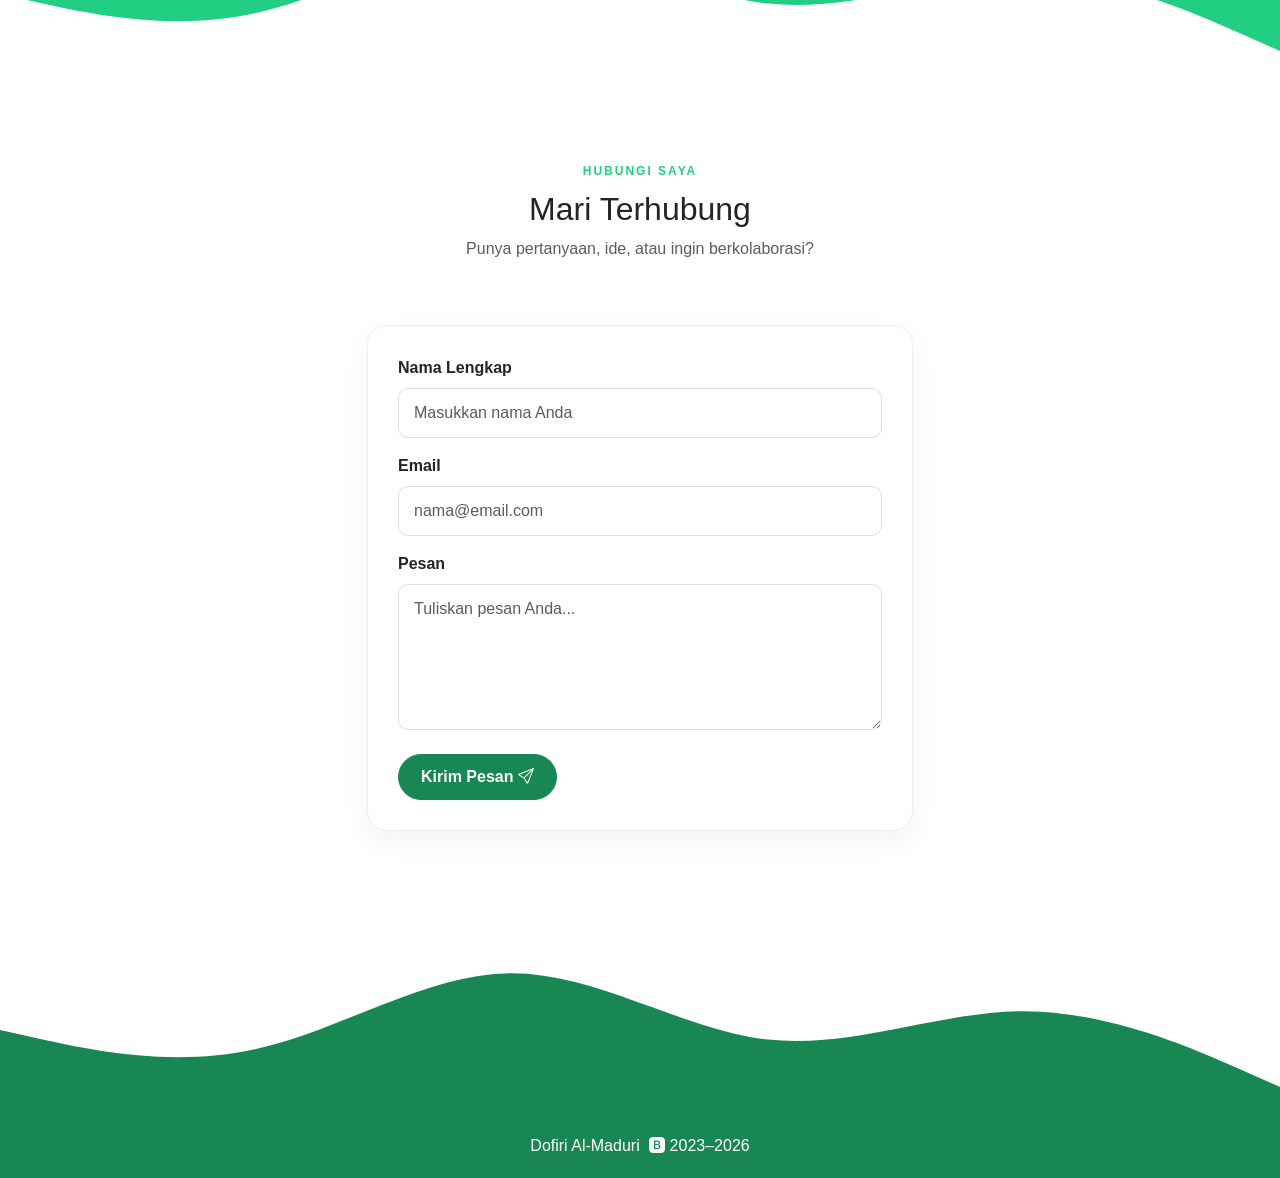
==== commit a9d5e5b5: "Update index.html" ====
--- a/index.html
+++ b/index.html
@@ -466,7 +466,7 @@
        ================================================== -->
 
   <section id="grup" class="layanan-section">
-  <canvas id="particle-network"></canvas>
+  <canvas id="particle-network-layanan"></canvas>
     <div class="container">
 
 
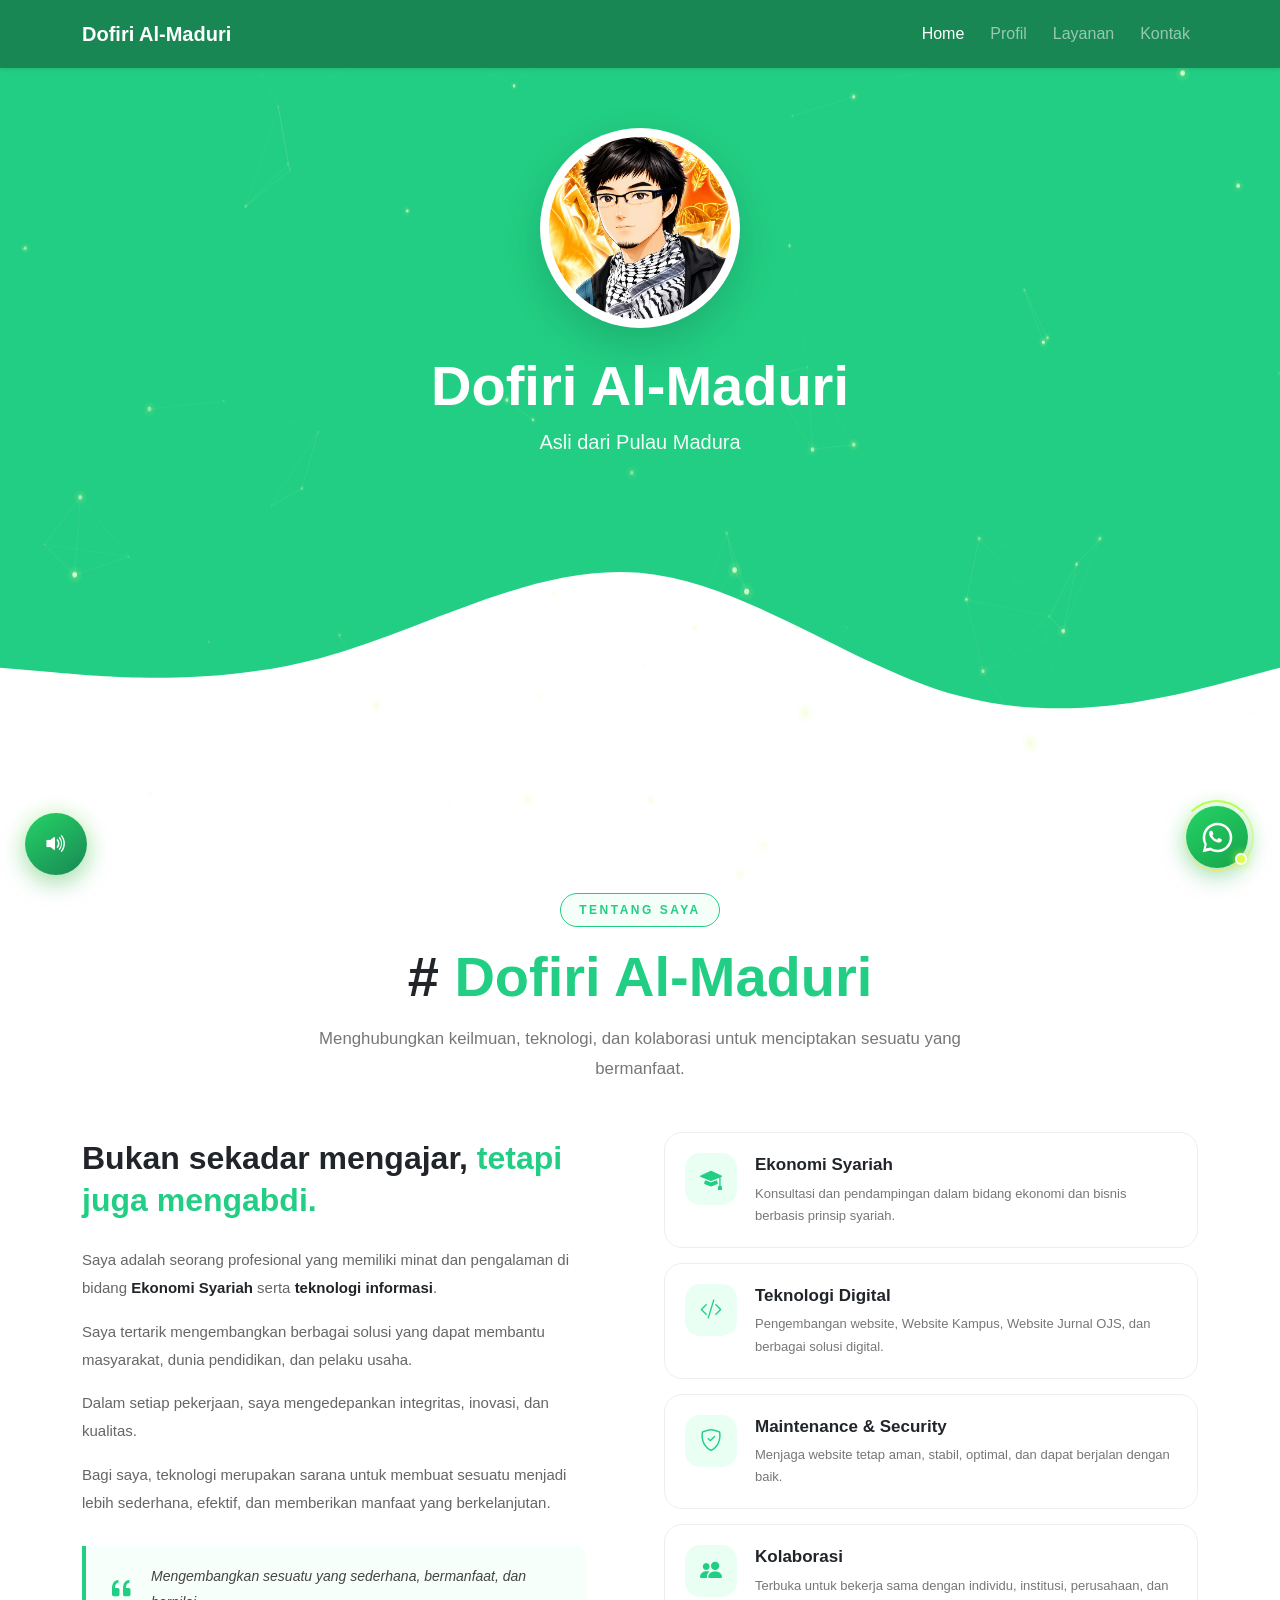
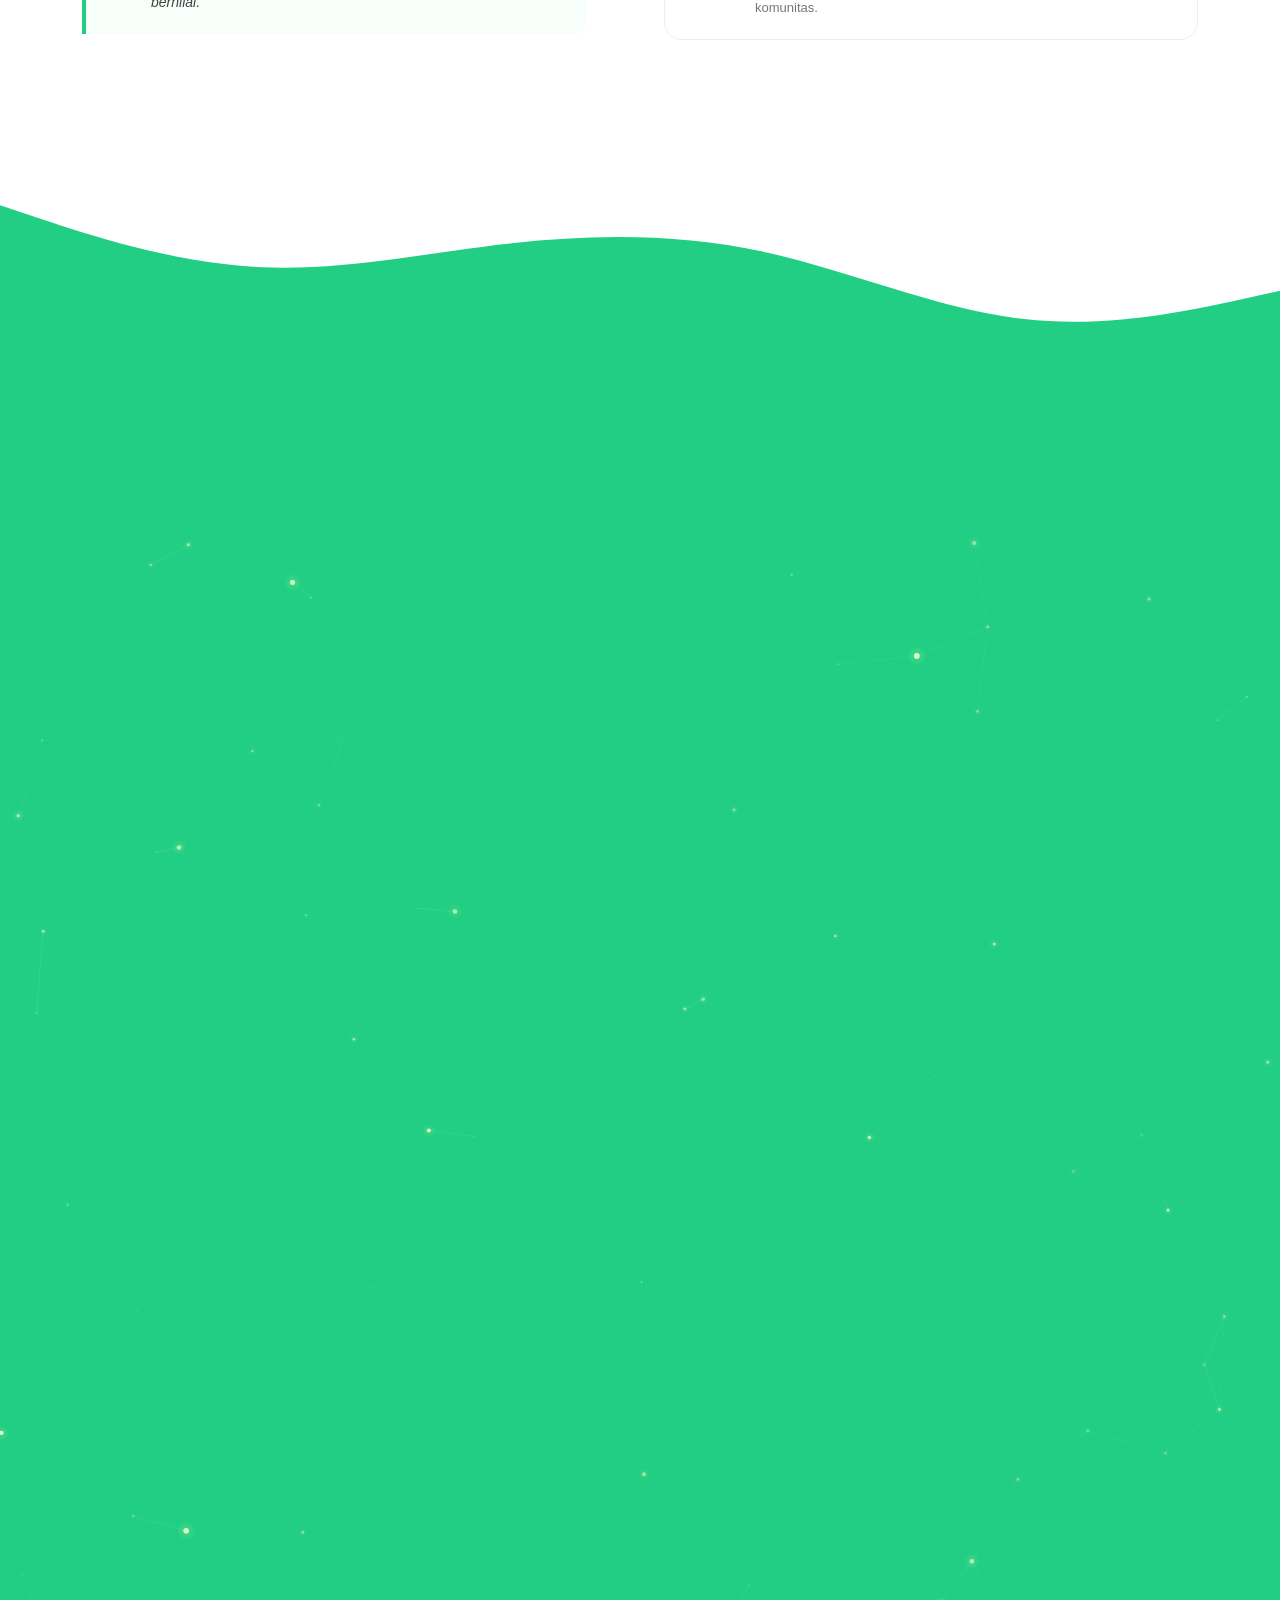
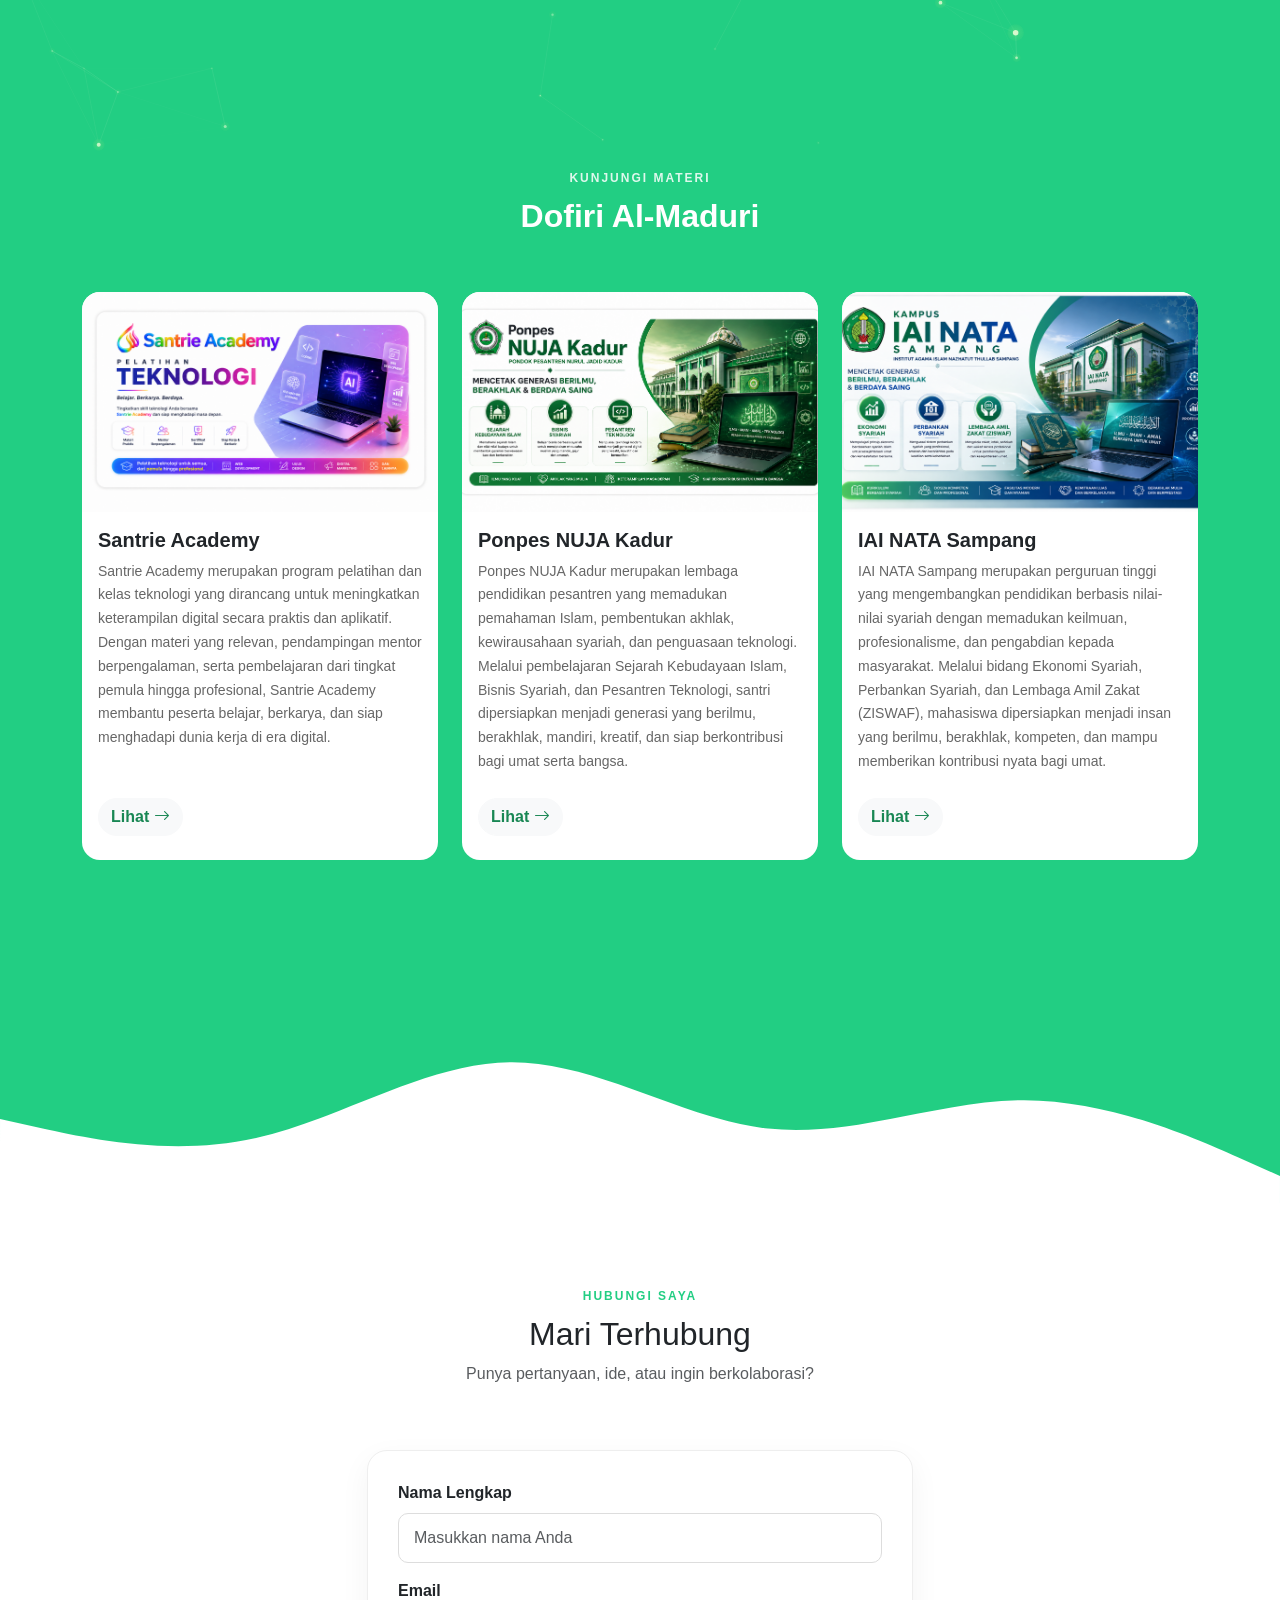
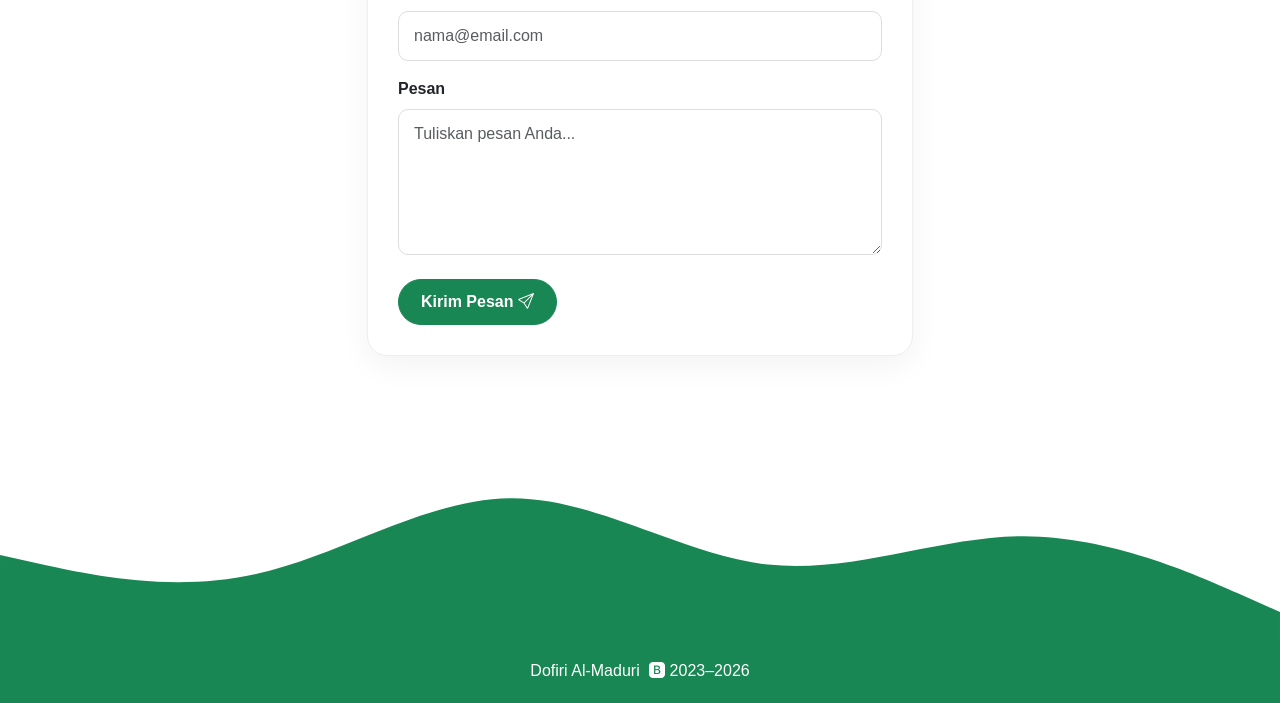
==== commit 688bae47: "Add class to particle network canvas elements" ====
--- a/index.html
+++ b/index.html
@@ -162,7 +162,7 @@
        ================================================== -->
 
   <section class="jumbotron text-center" id="hero">
-  <canvas id="particle-network"></canvas>
+  <canvas id="particle-network" class="particle-network"></canvas>
     <div class="container">
 
 
@@ -466,7 +466,7 @@
        ================================================== -->
 
   <section id="grup" class="layanan-section">
-  <canvas id="particle-network-layanan"></canvas>
+  <canvas id="particle-network-layanan" class="particle-network"></canvas>
     <div class="container">
 
 
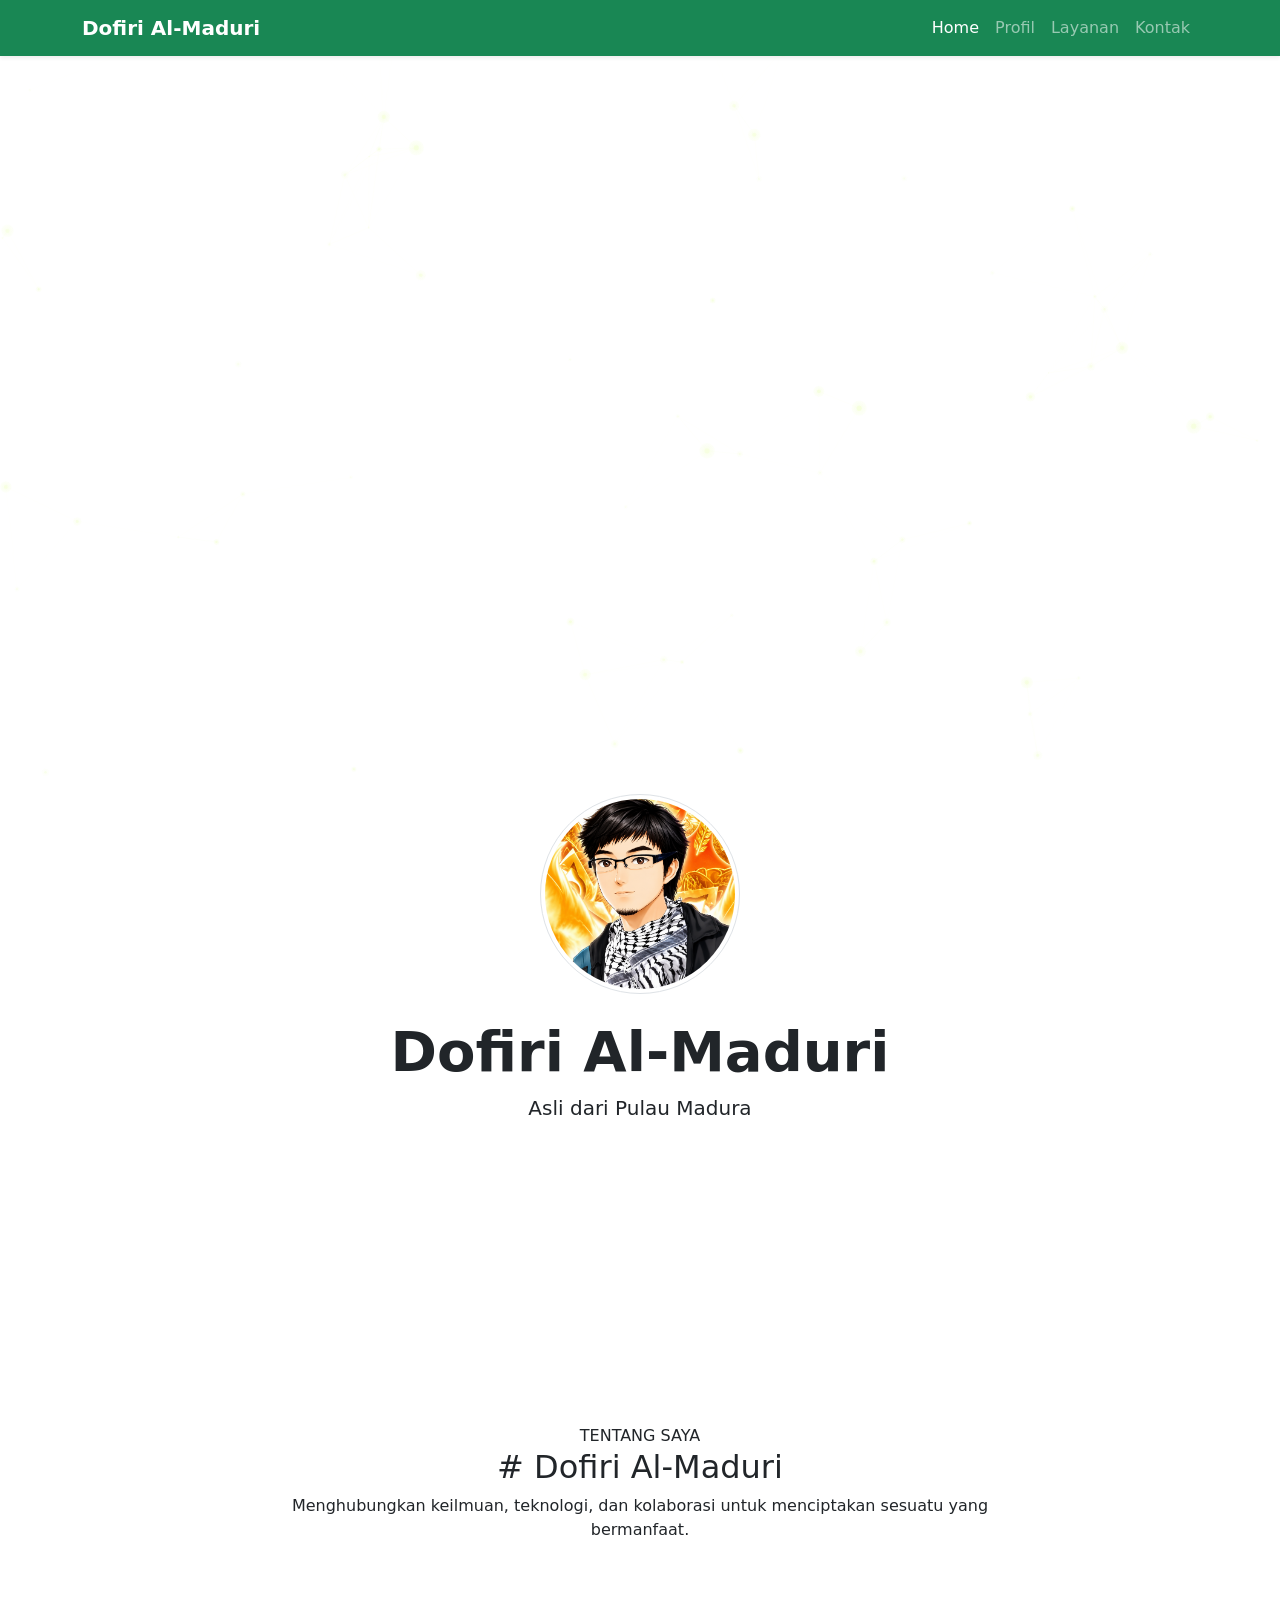
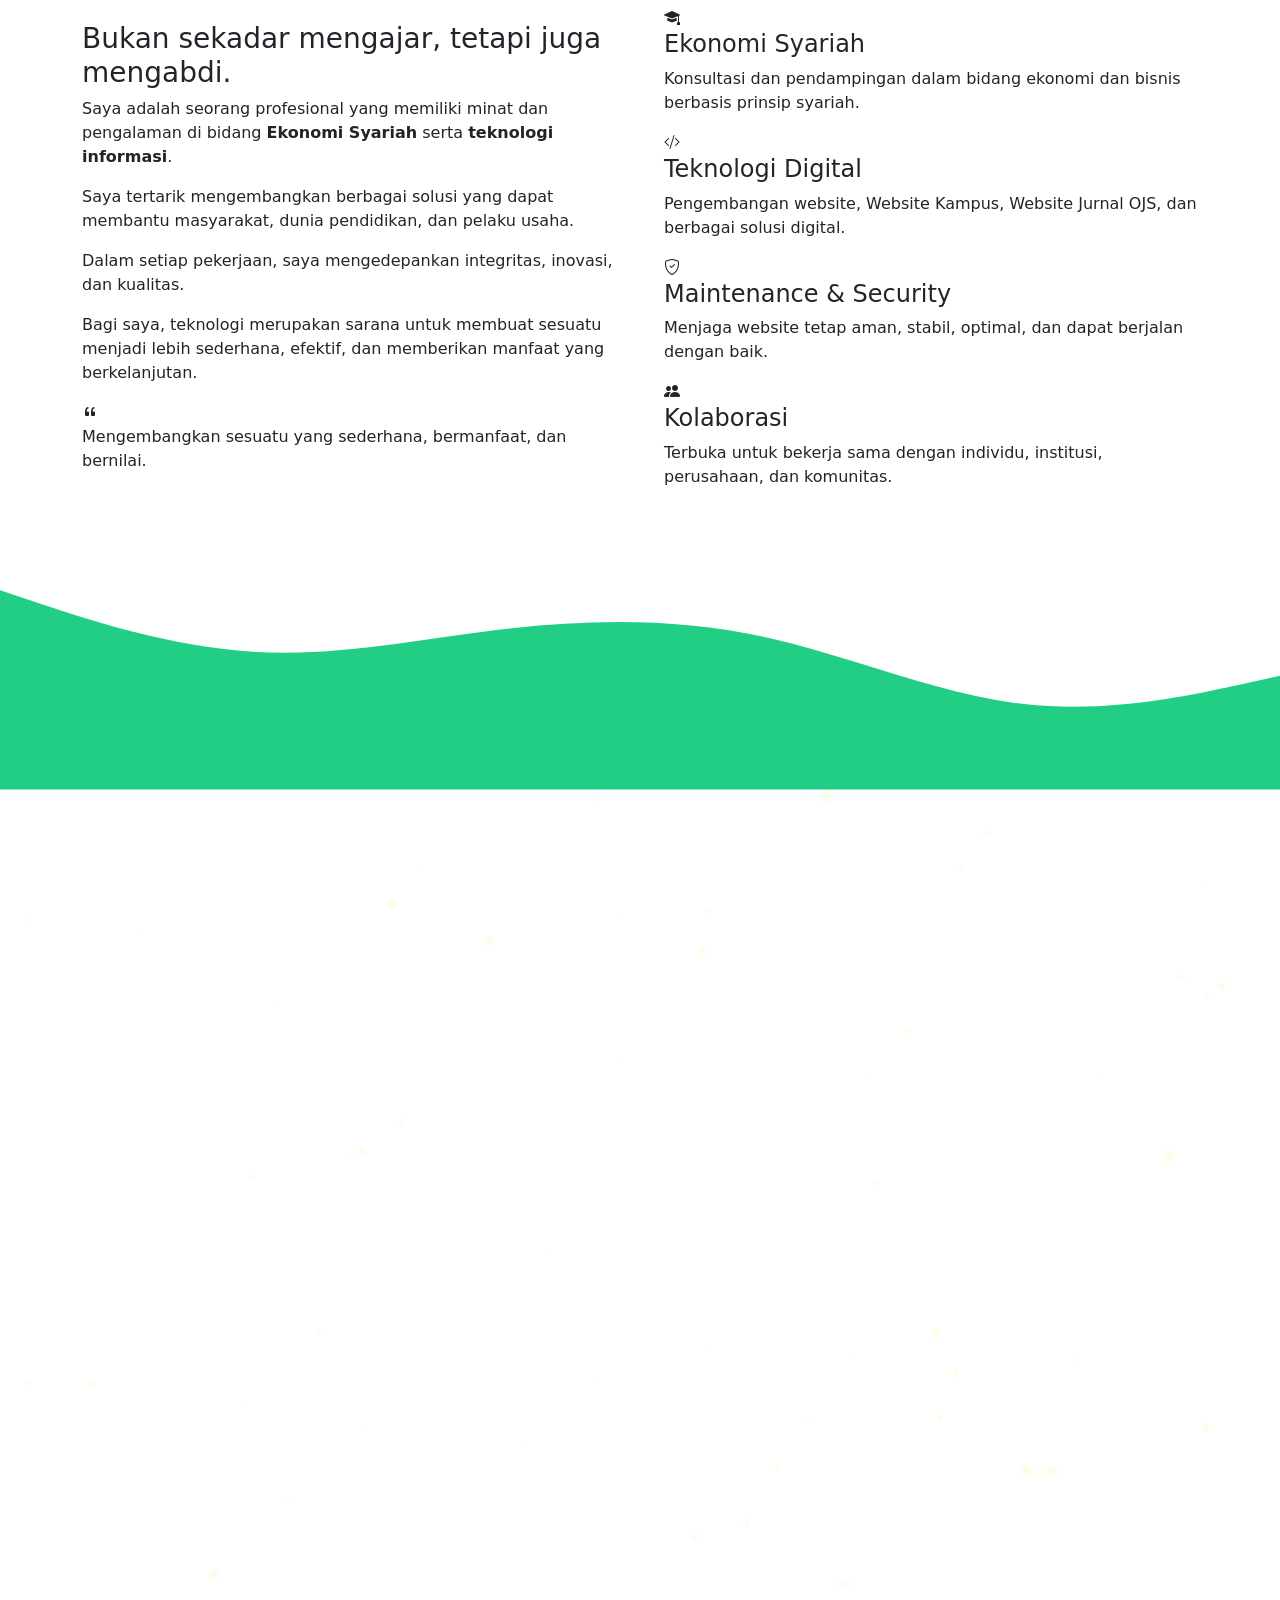
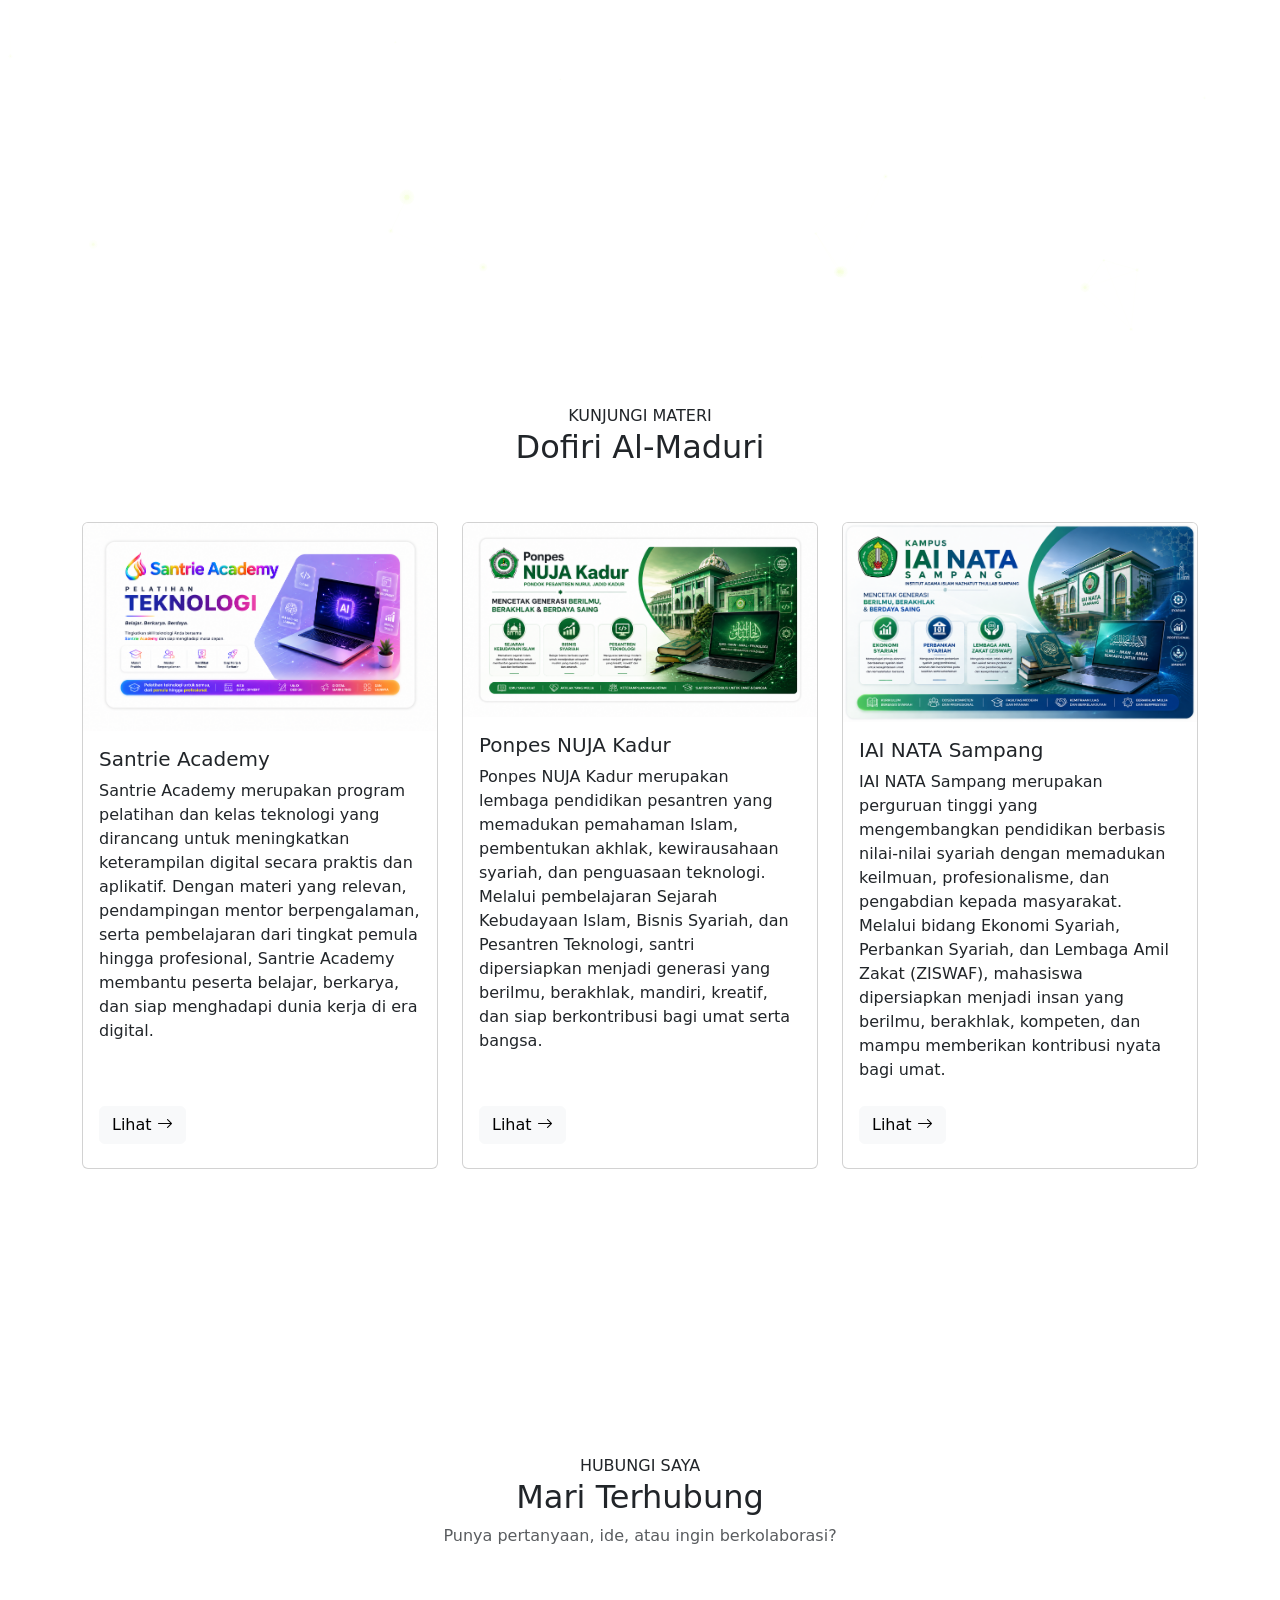
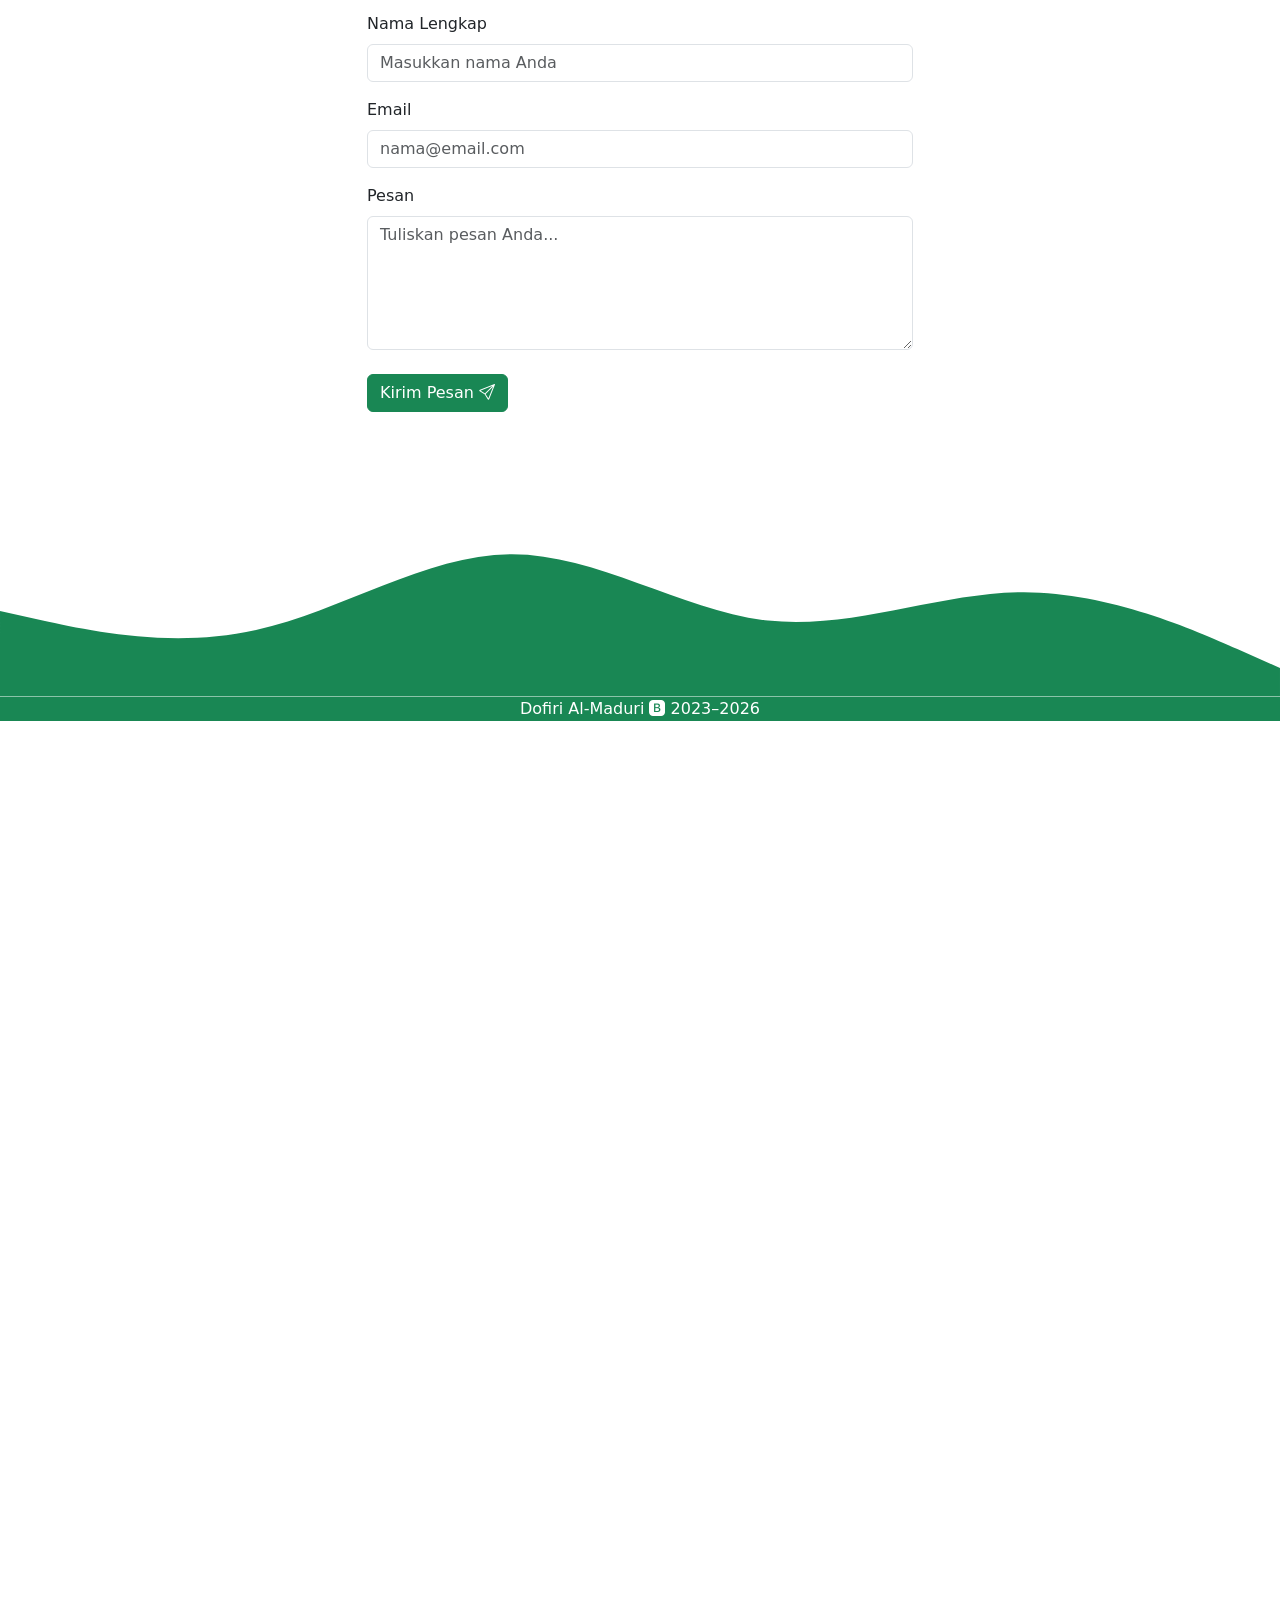
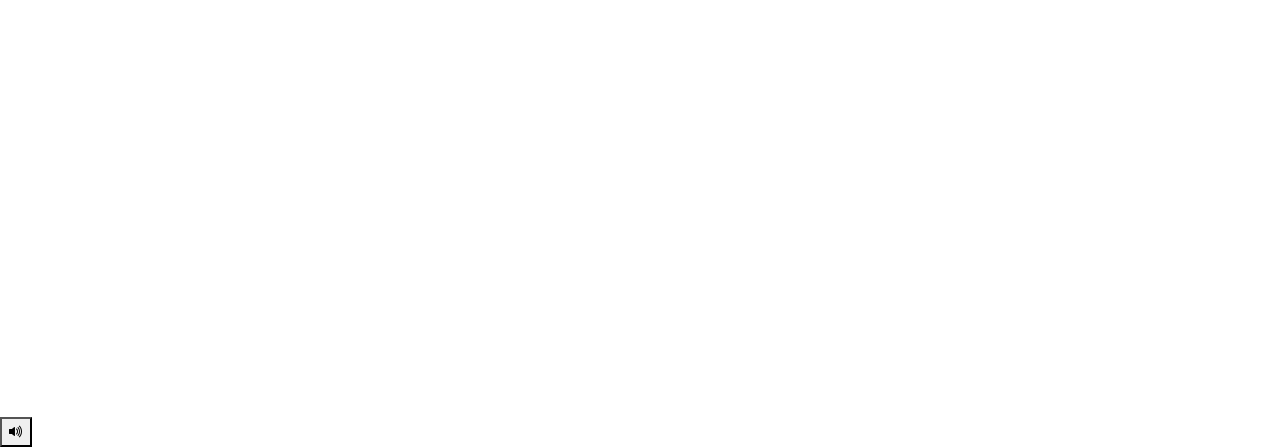
==== commit 0e32b0f4: "Update links to new profile URLs" ====
--- a/index.html
+++ b/index.html
@@ -525,7 +525,7 @@
 
               <a
                 class="btn btn-light layanan-button"
-                href="https://dofirialmaduri.com/santrieacademy/"
+                href="https://profil.dofirialmaduri.com/santrieacademy/"
                 target="_blank">
 
                 Lihat
@@ -573,7 +573,7 @@
 
               <a
                 class="btn btn-light layanan-button"
-                href="https://dofirialmaduri.com/ponpesnujakadur/"
+                href="https://profil.dofirialmaduri.com/ponpesnujakadur/"
                 target="_blank">
 
                 Lihat
@@ -621,7 +621,7 @@
 
               <a
                 class="btn btn-light layanan-button"
-                href="https://dofirialmaduri.com/iainatasampang/"
+                href="https://profil.dofirialmaduri.com/iainatasampang/"
                 target="_blank">
 
                 Lihat
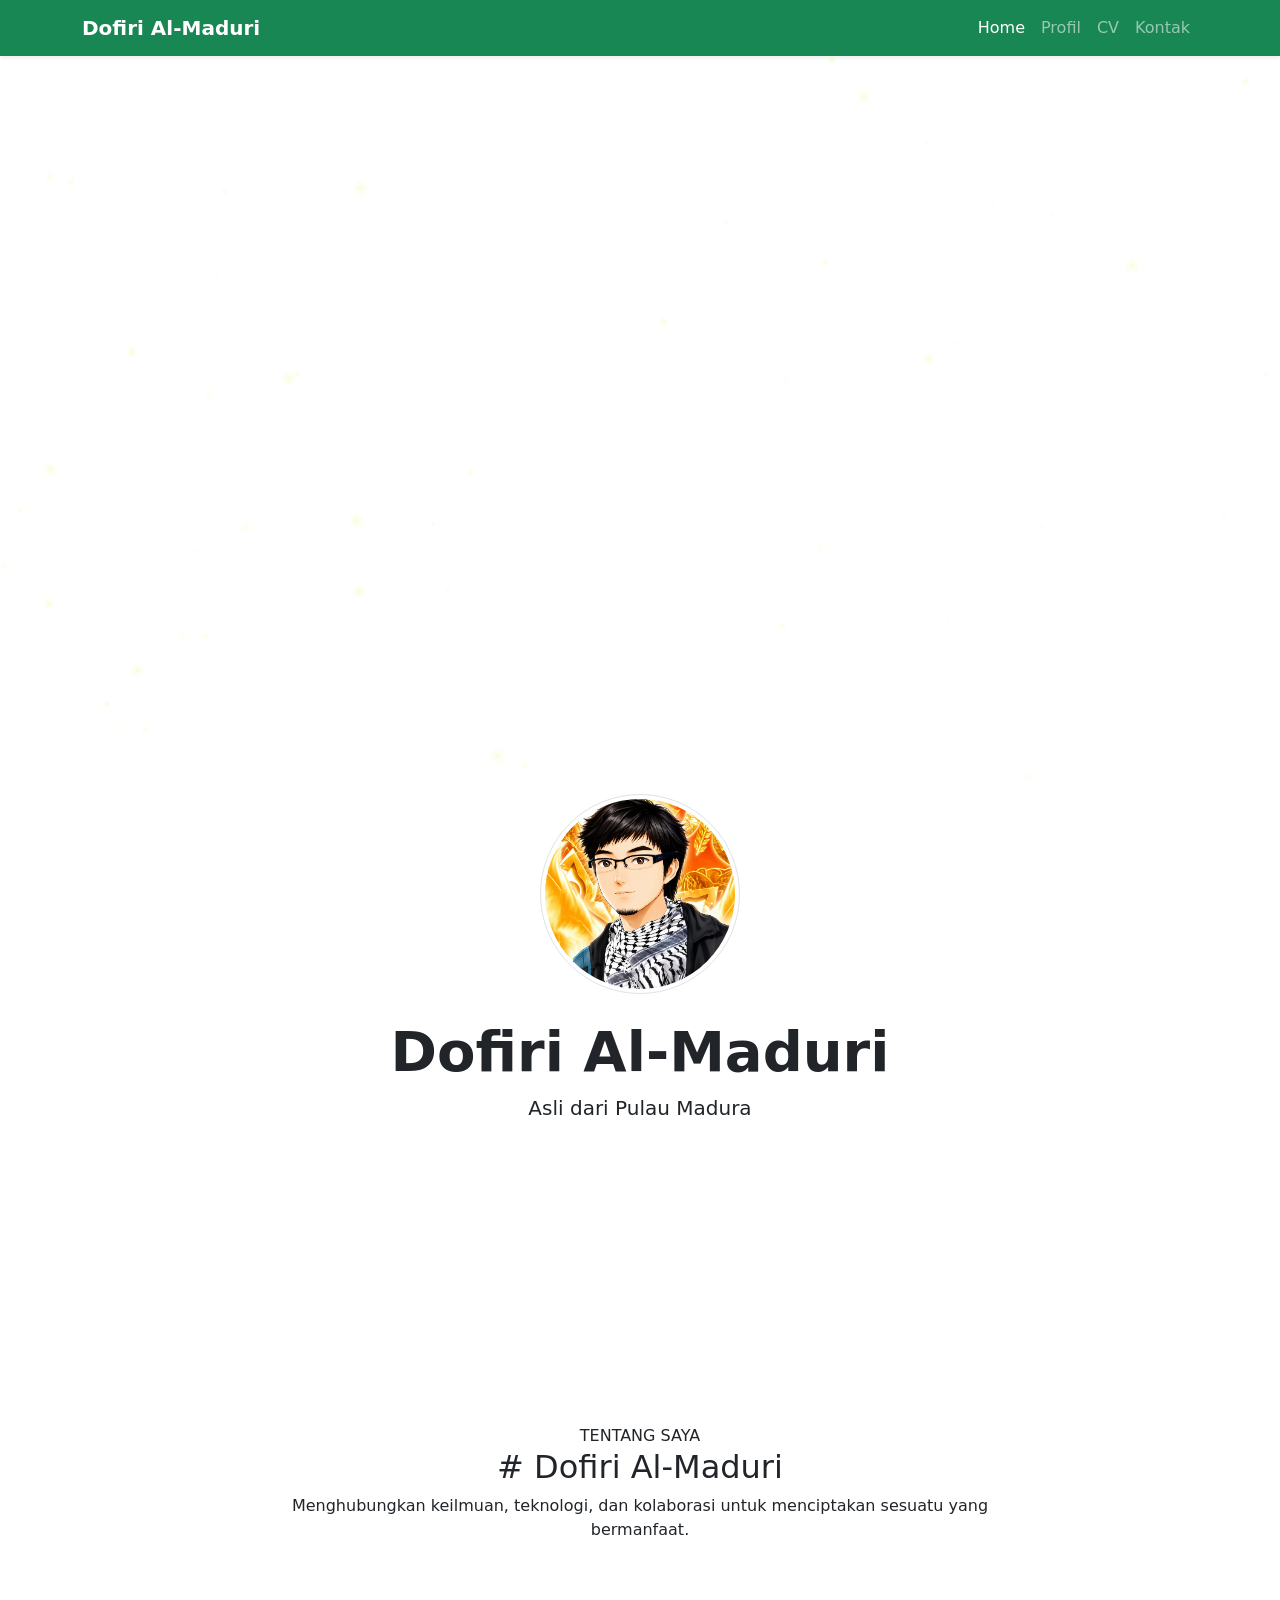
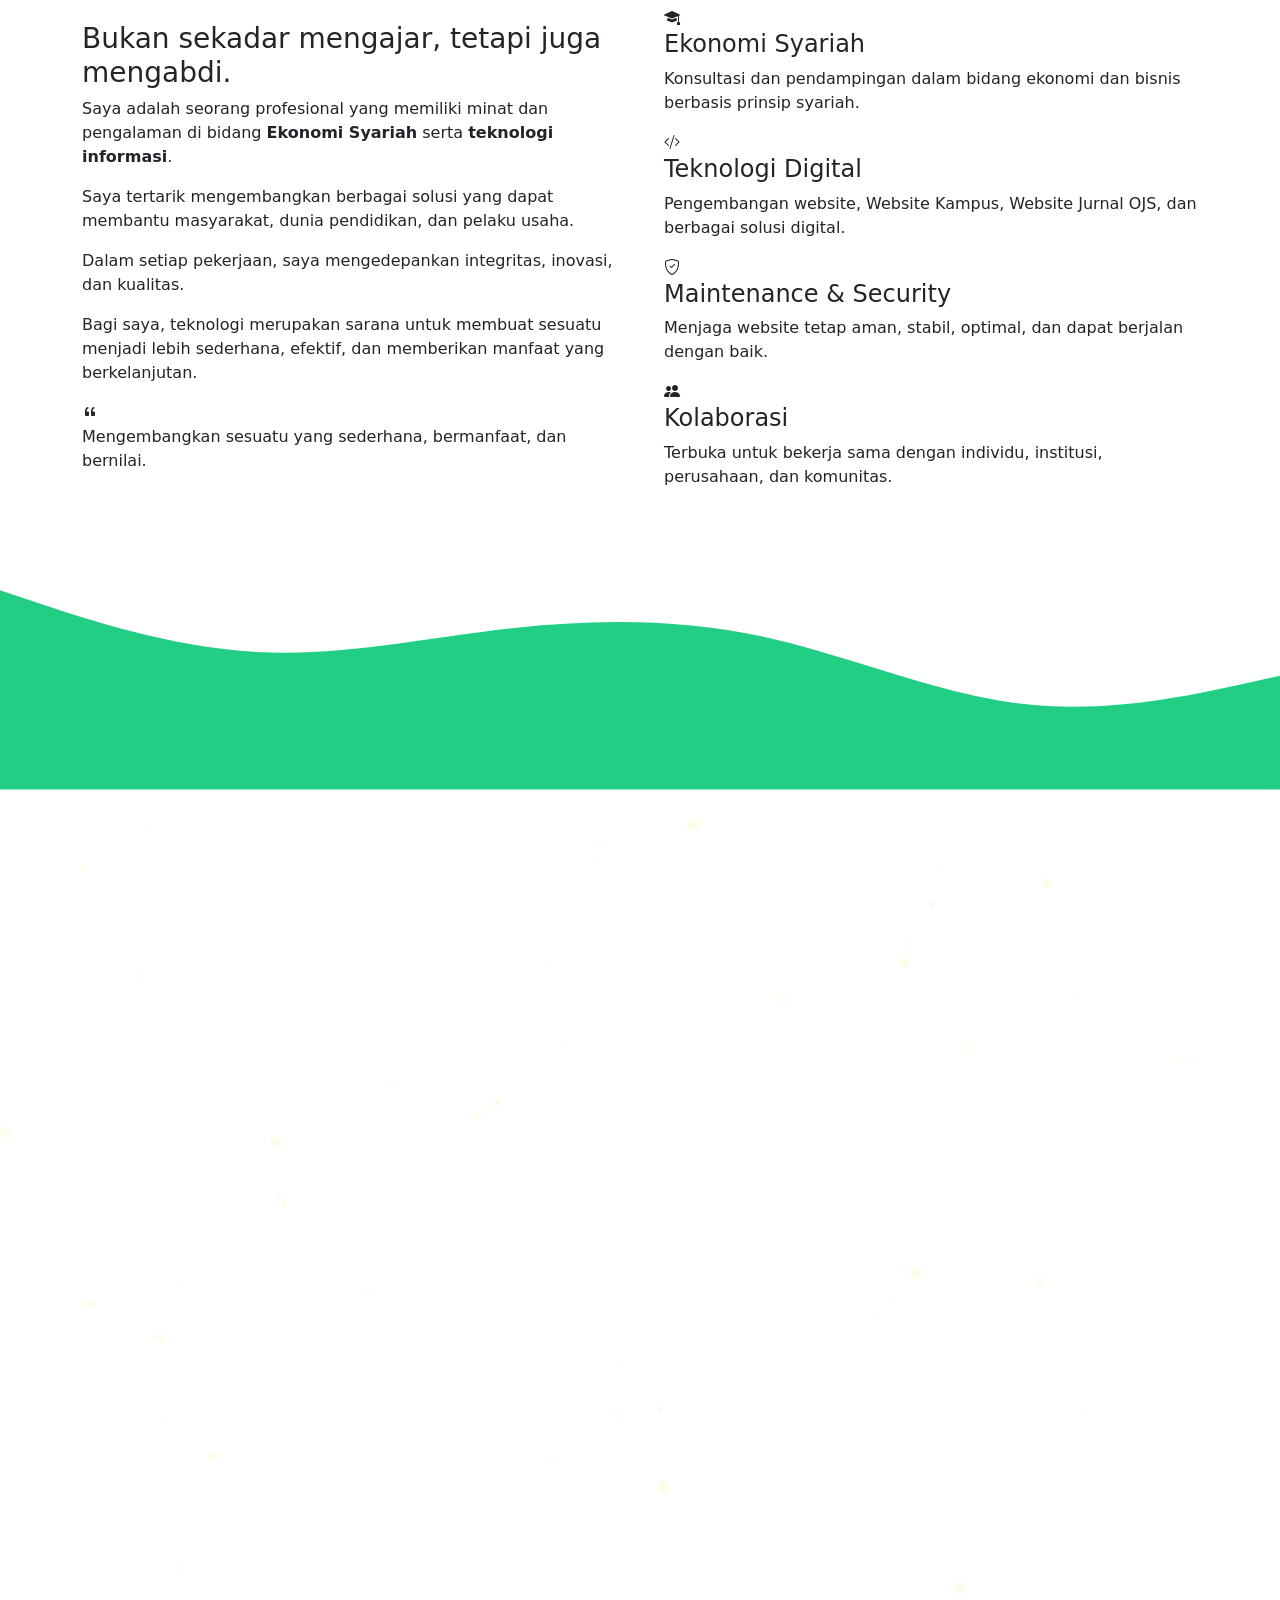
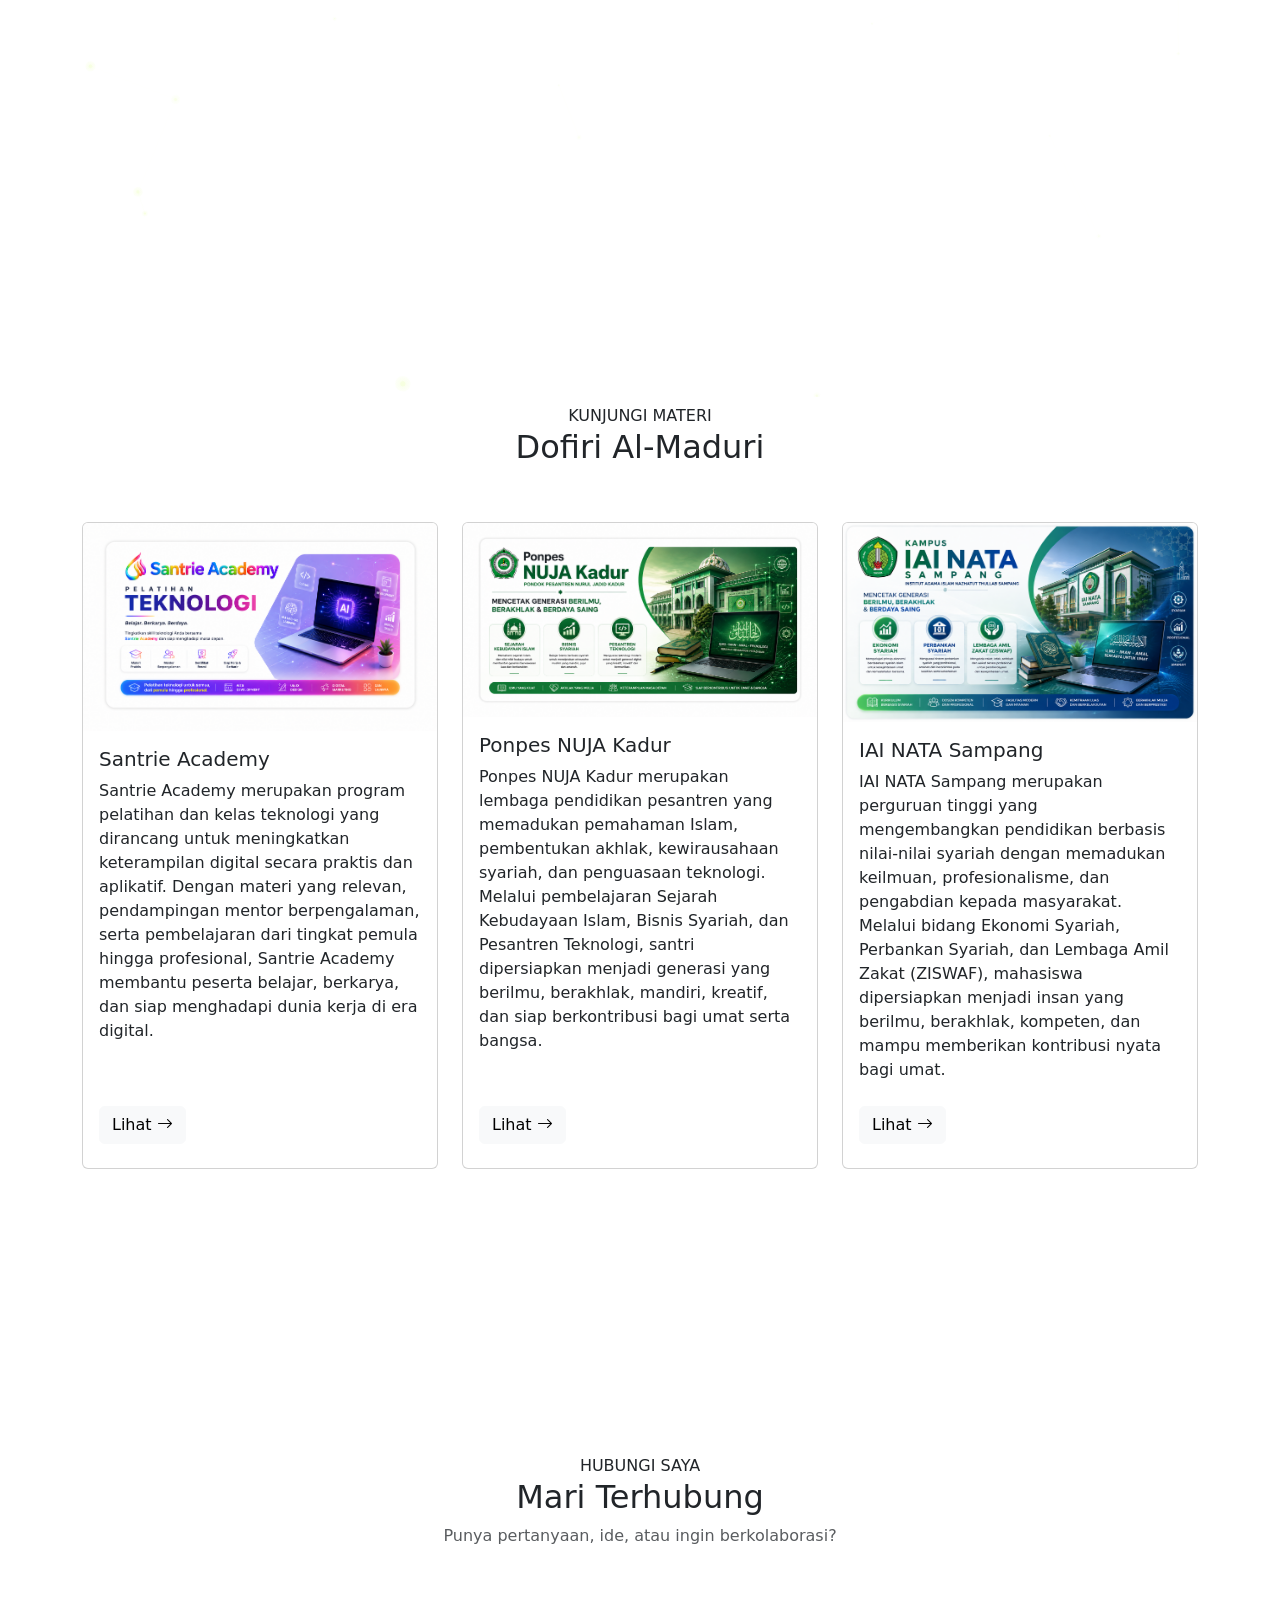
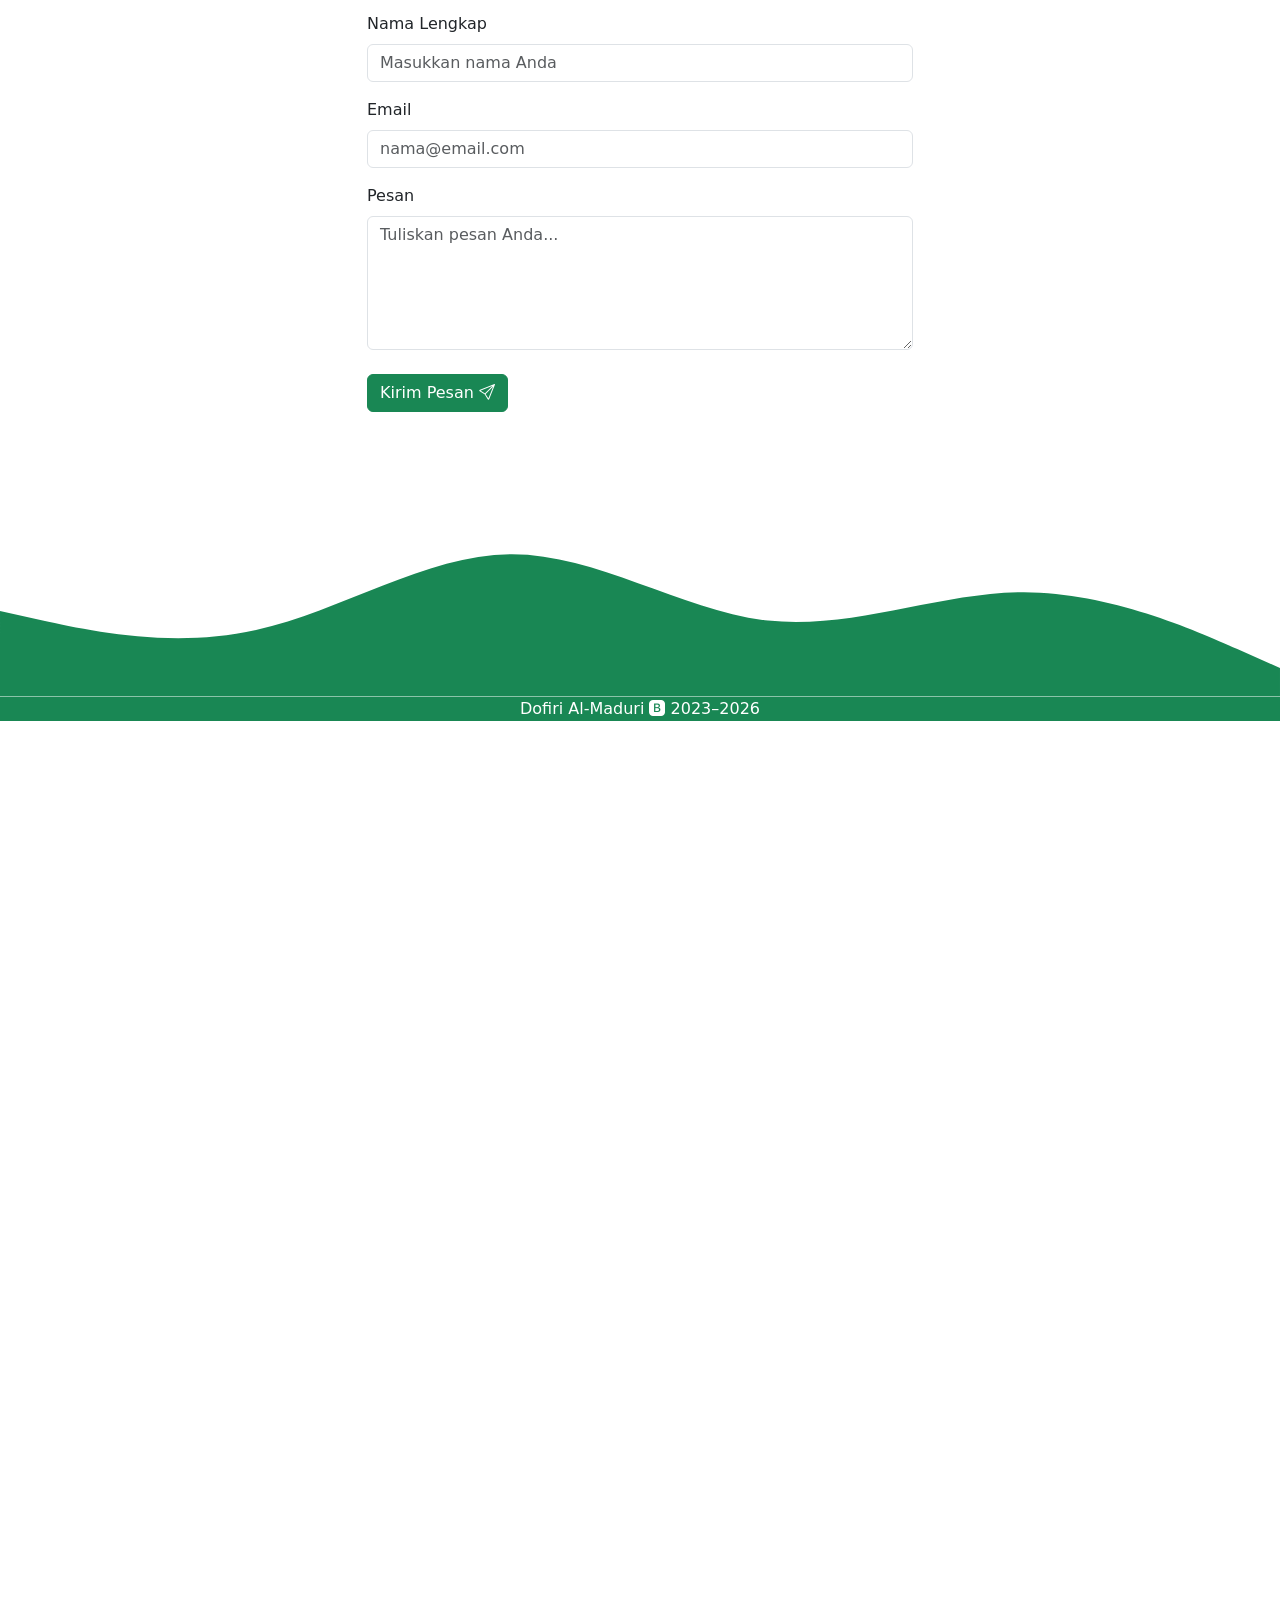
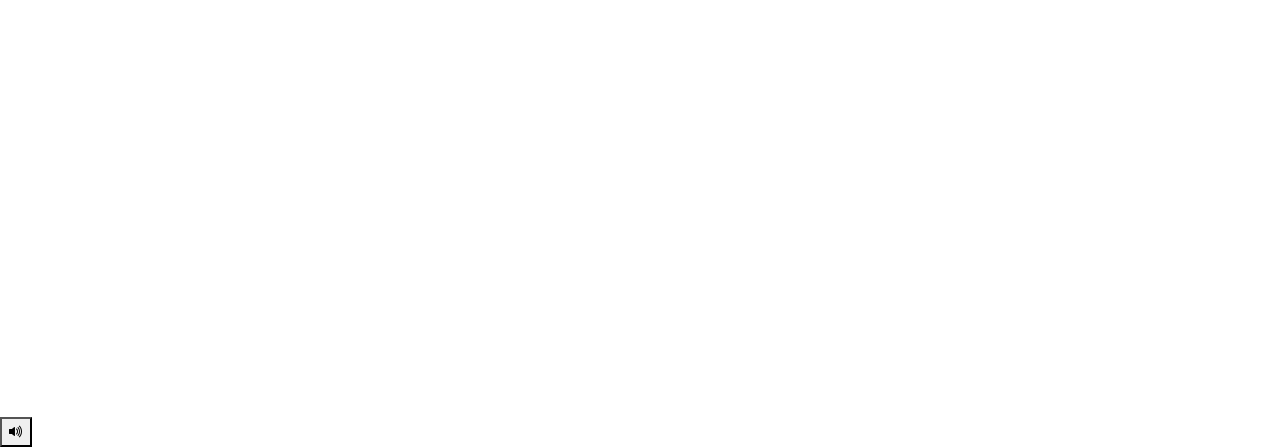
==== commit 76c6f8fe: "Update navigation link to CV" ====
--- a/index.html
+++ b/index.html
@@ -124,8 +124,8 @@
 
           <li class="nav-item">
 
-            <a class="nav-link" href="#grup">
-              Layanan
+            <a class="nav-link" href="https://profil.dofirialmaduri.com/cv">
+              CV
             </a>
 
           </li>
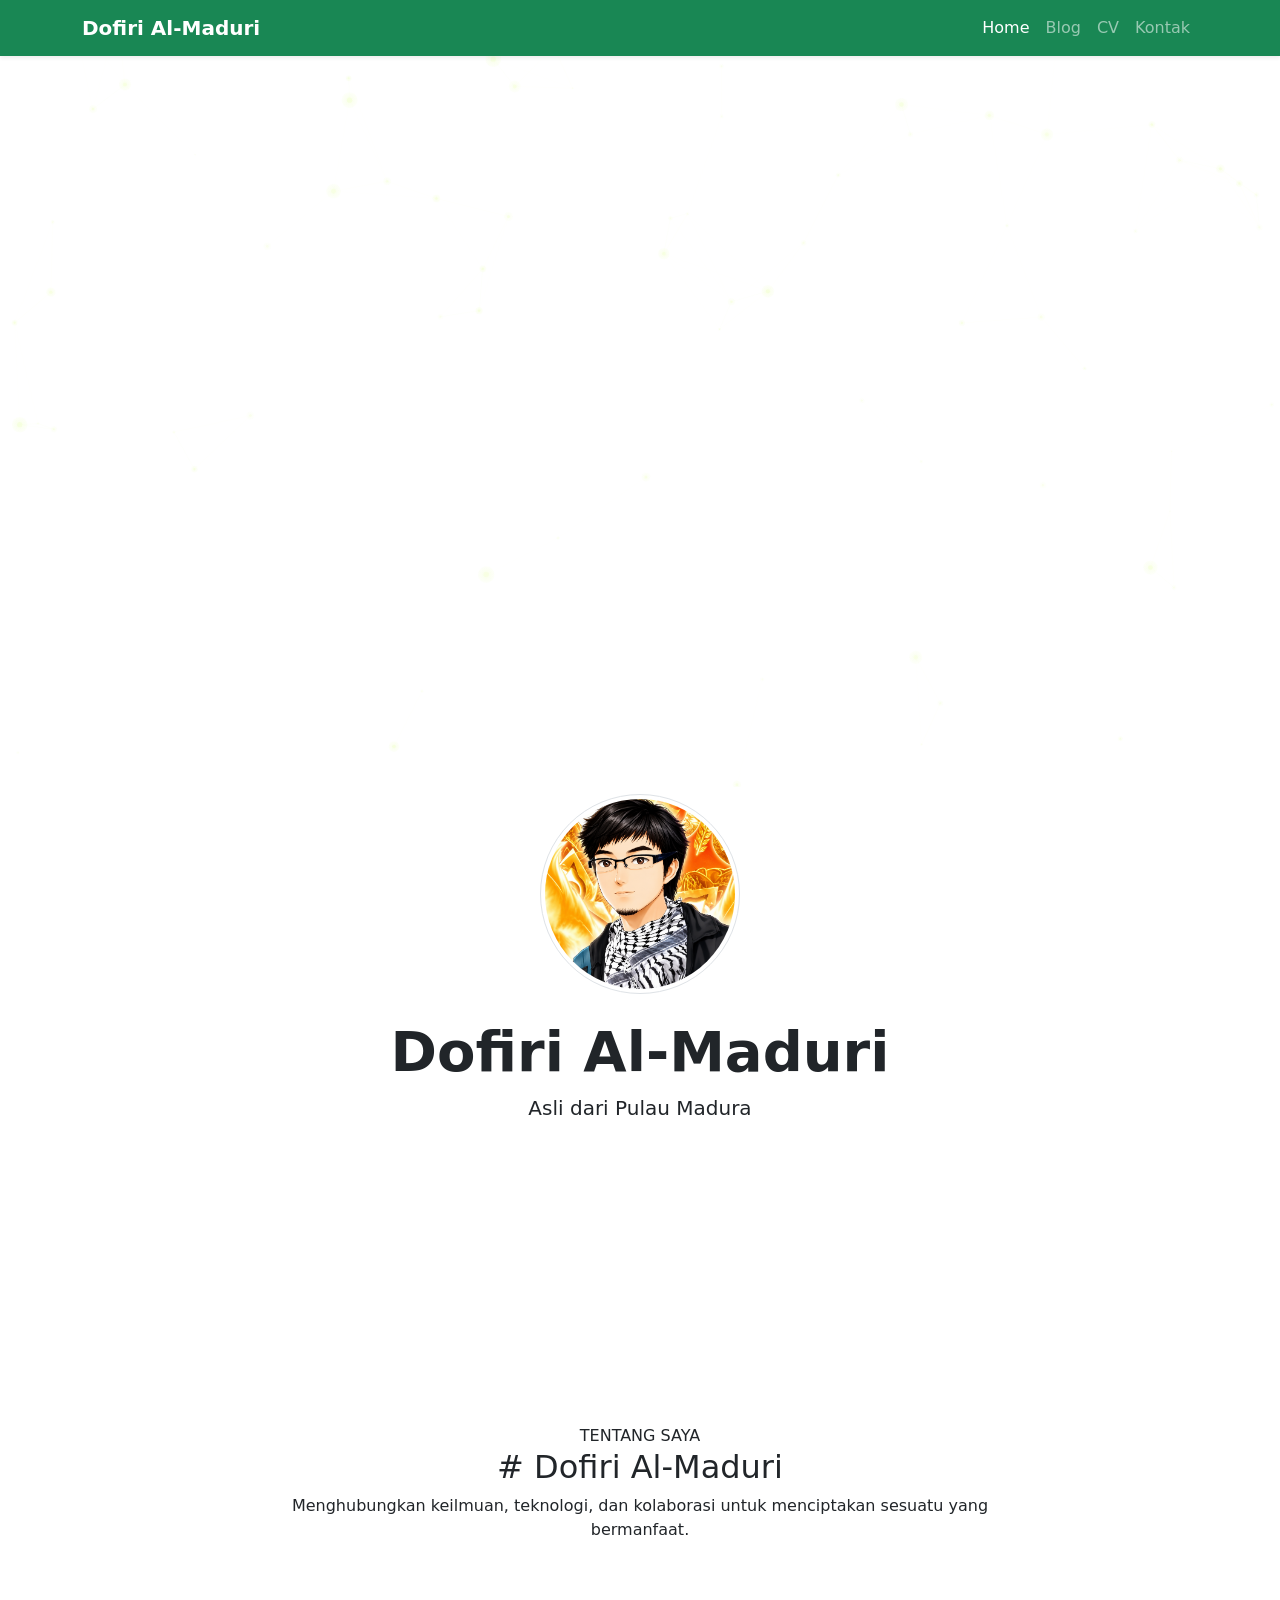
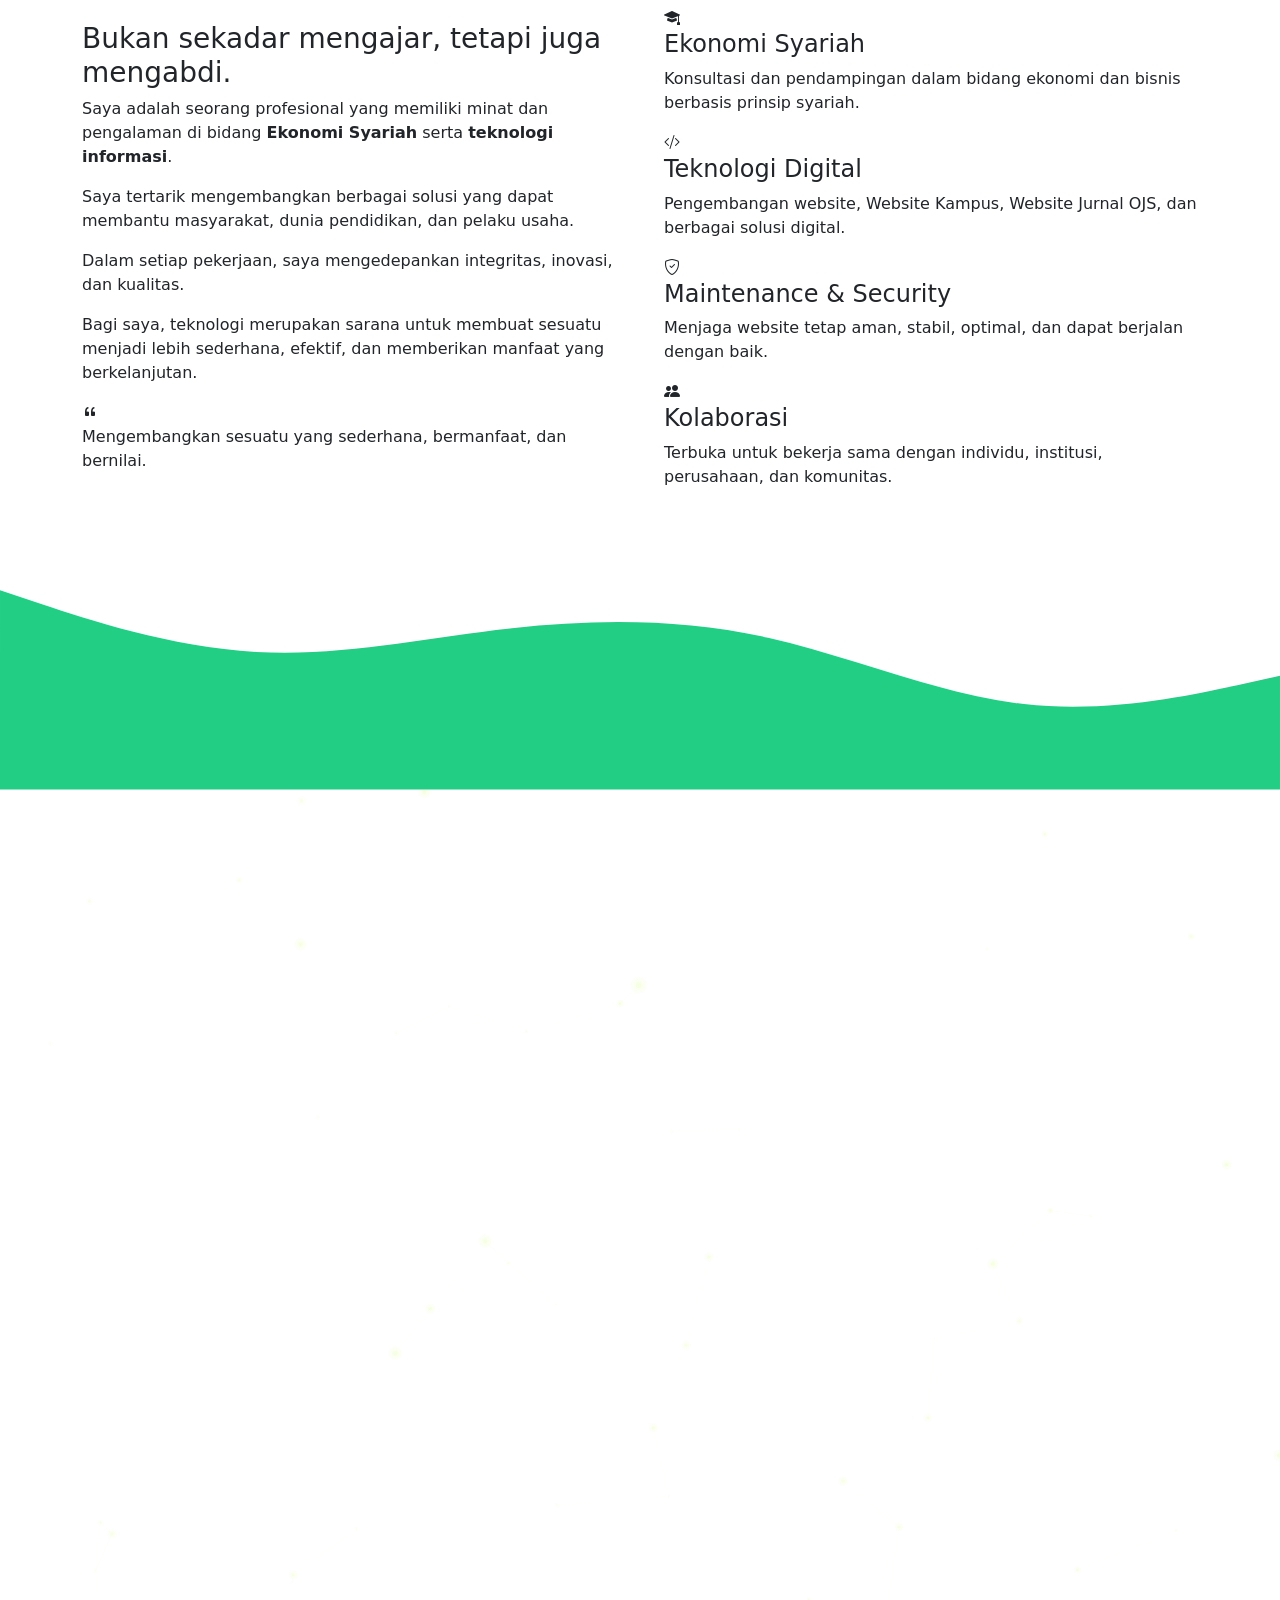
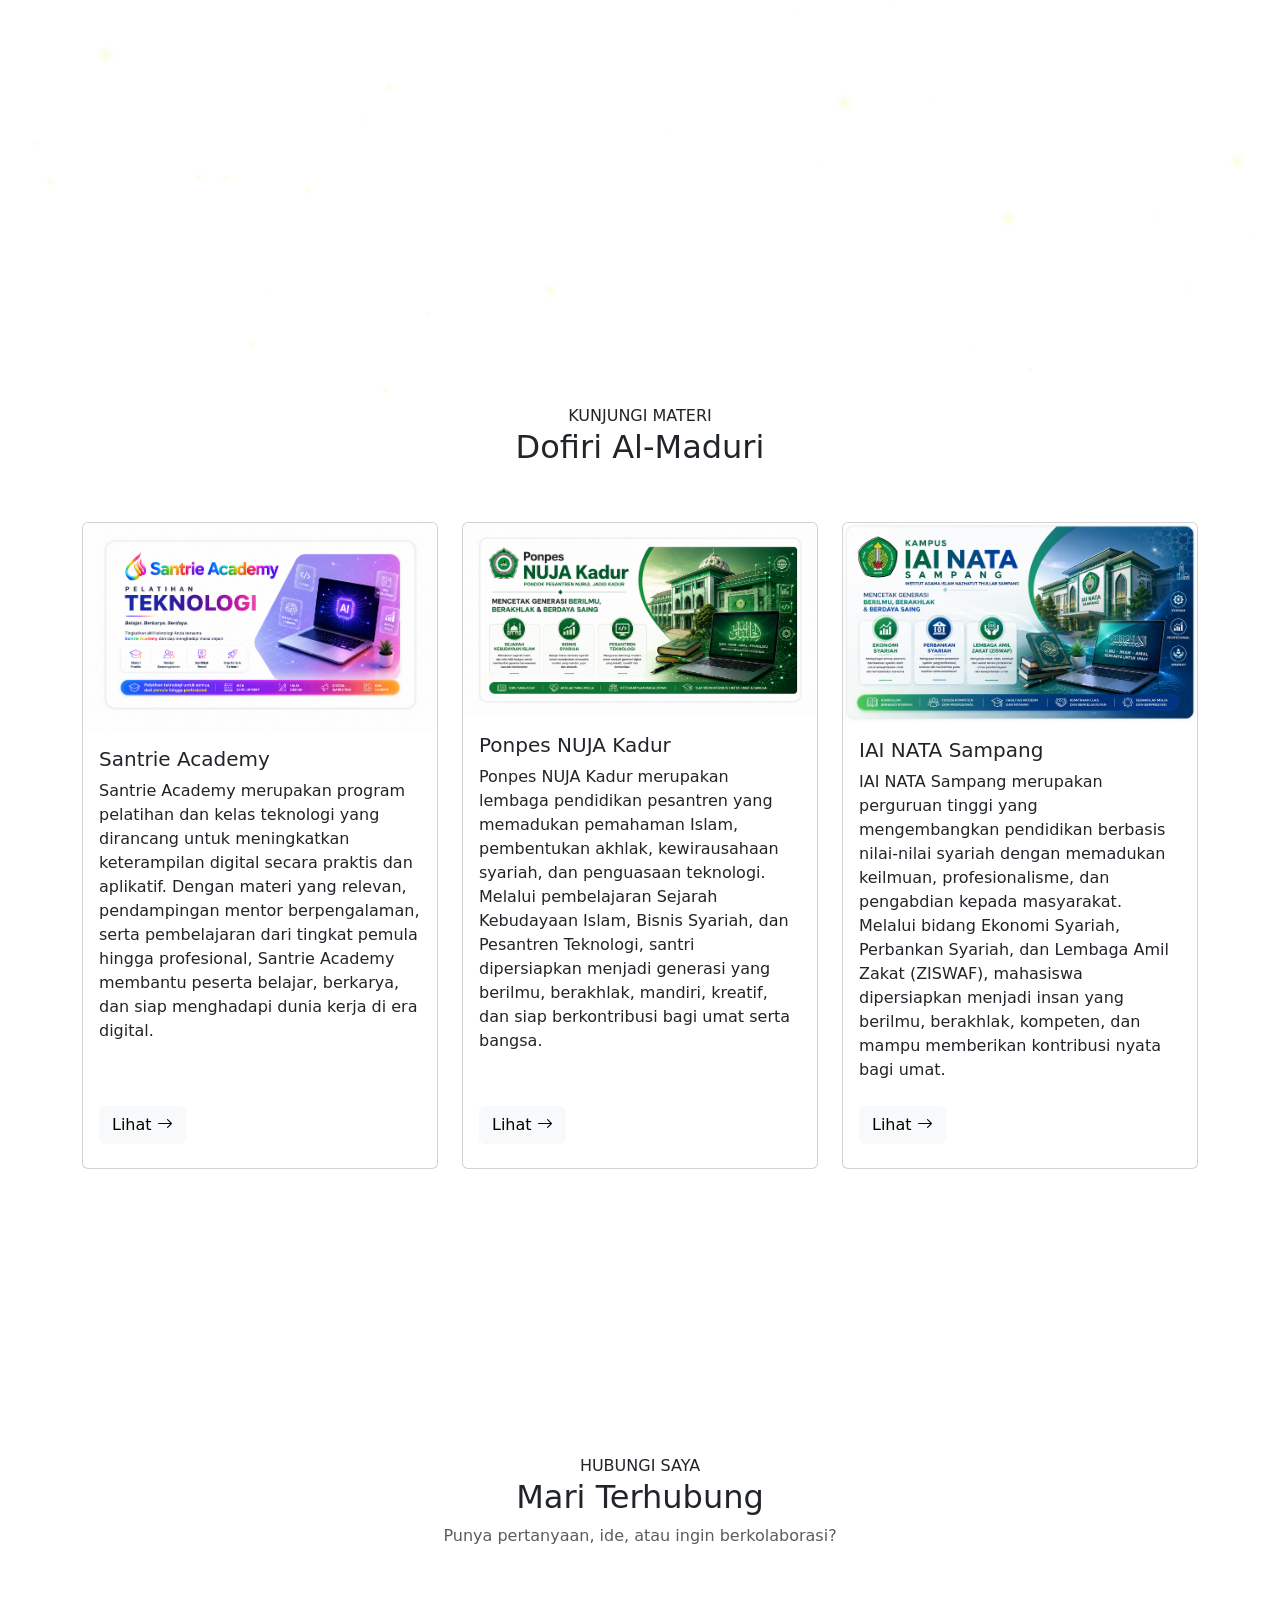
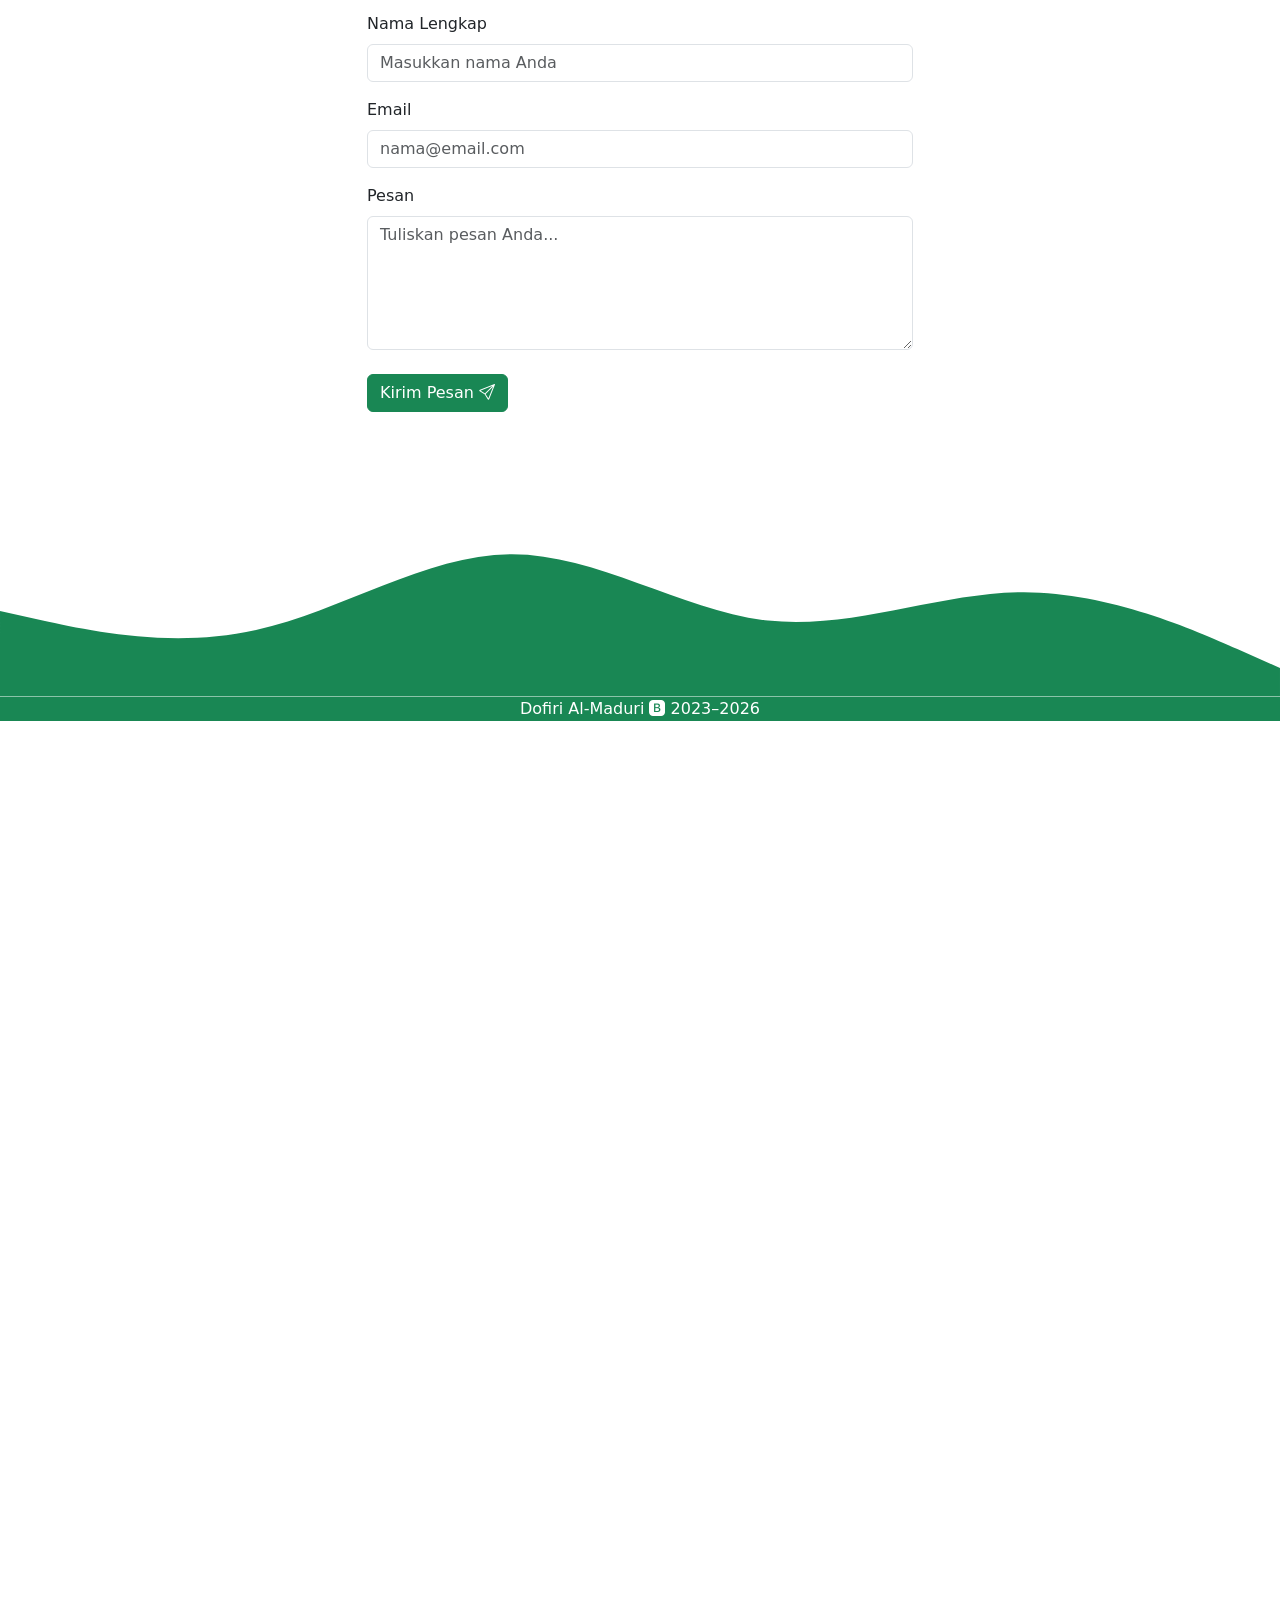
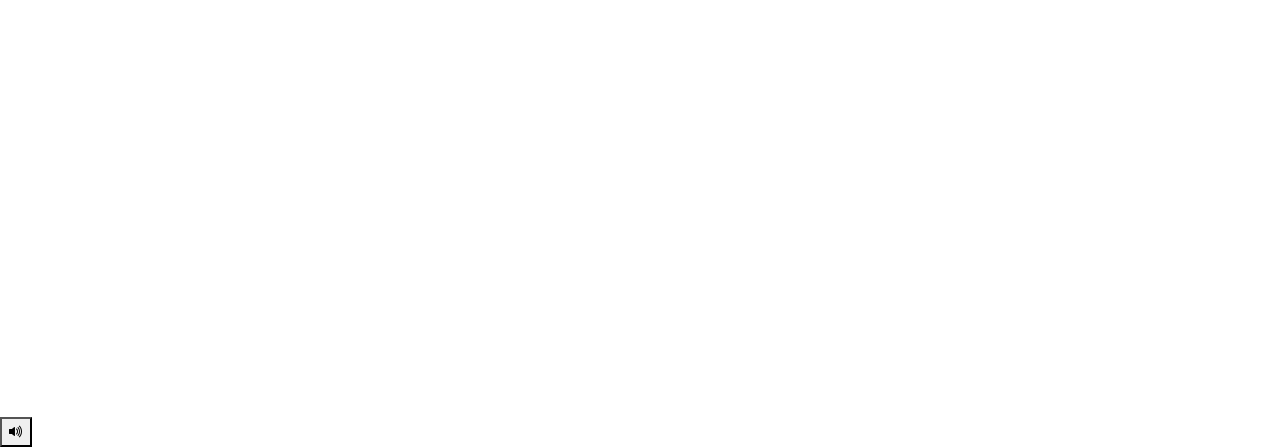
==== commit 3ccfcdf1: "Update profile link to point to external blog" ====
--- a/index.html
+++ b/index.html
@@ -113,8 +113,8 @@
 
           <li class="nav-item">
 
-            <a class="nav-link" href="#profil">
-              Profil
+            <a class="nav-link" href="https://dofirialmaduri.com">
+              Blog
             </a>
 
           </li>
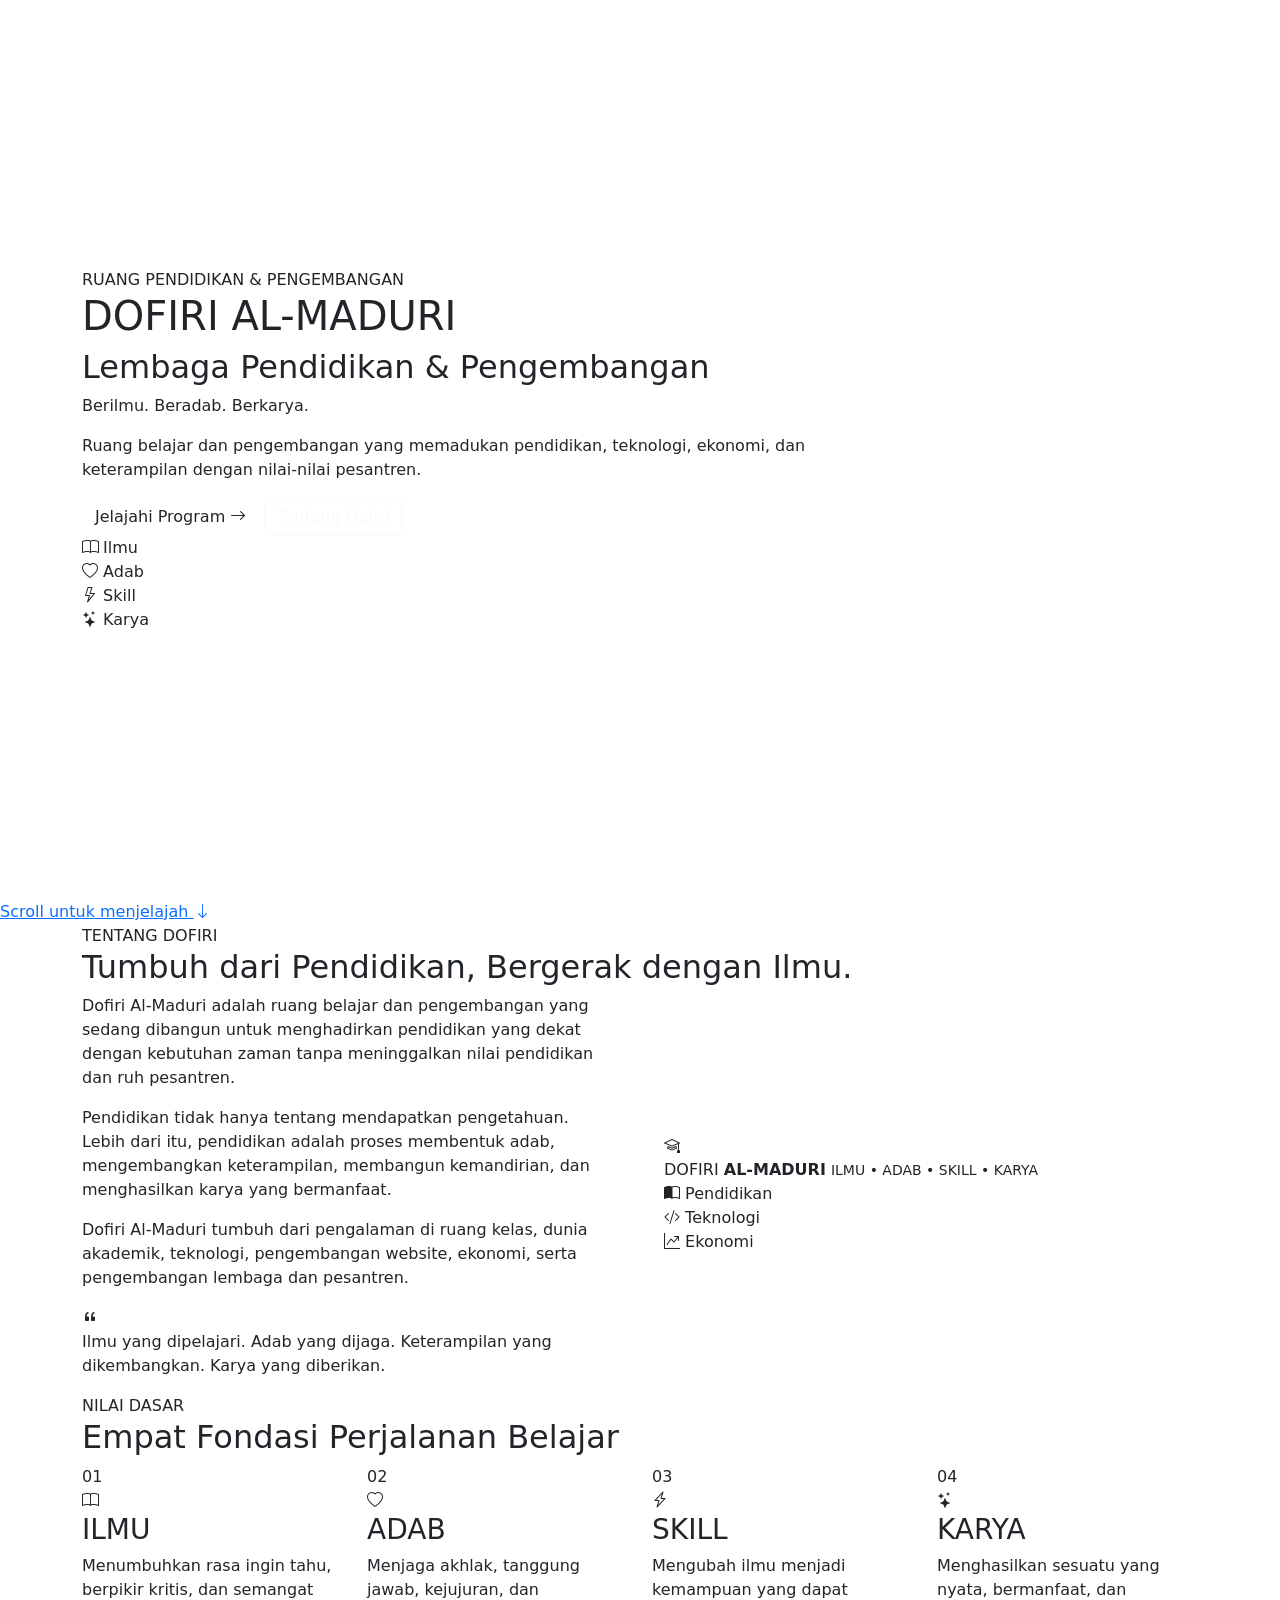
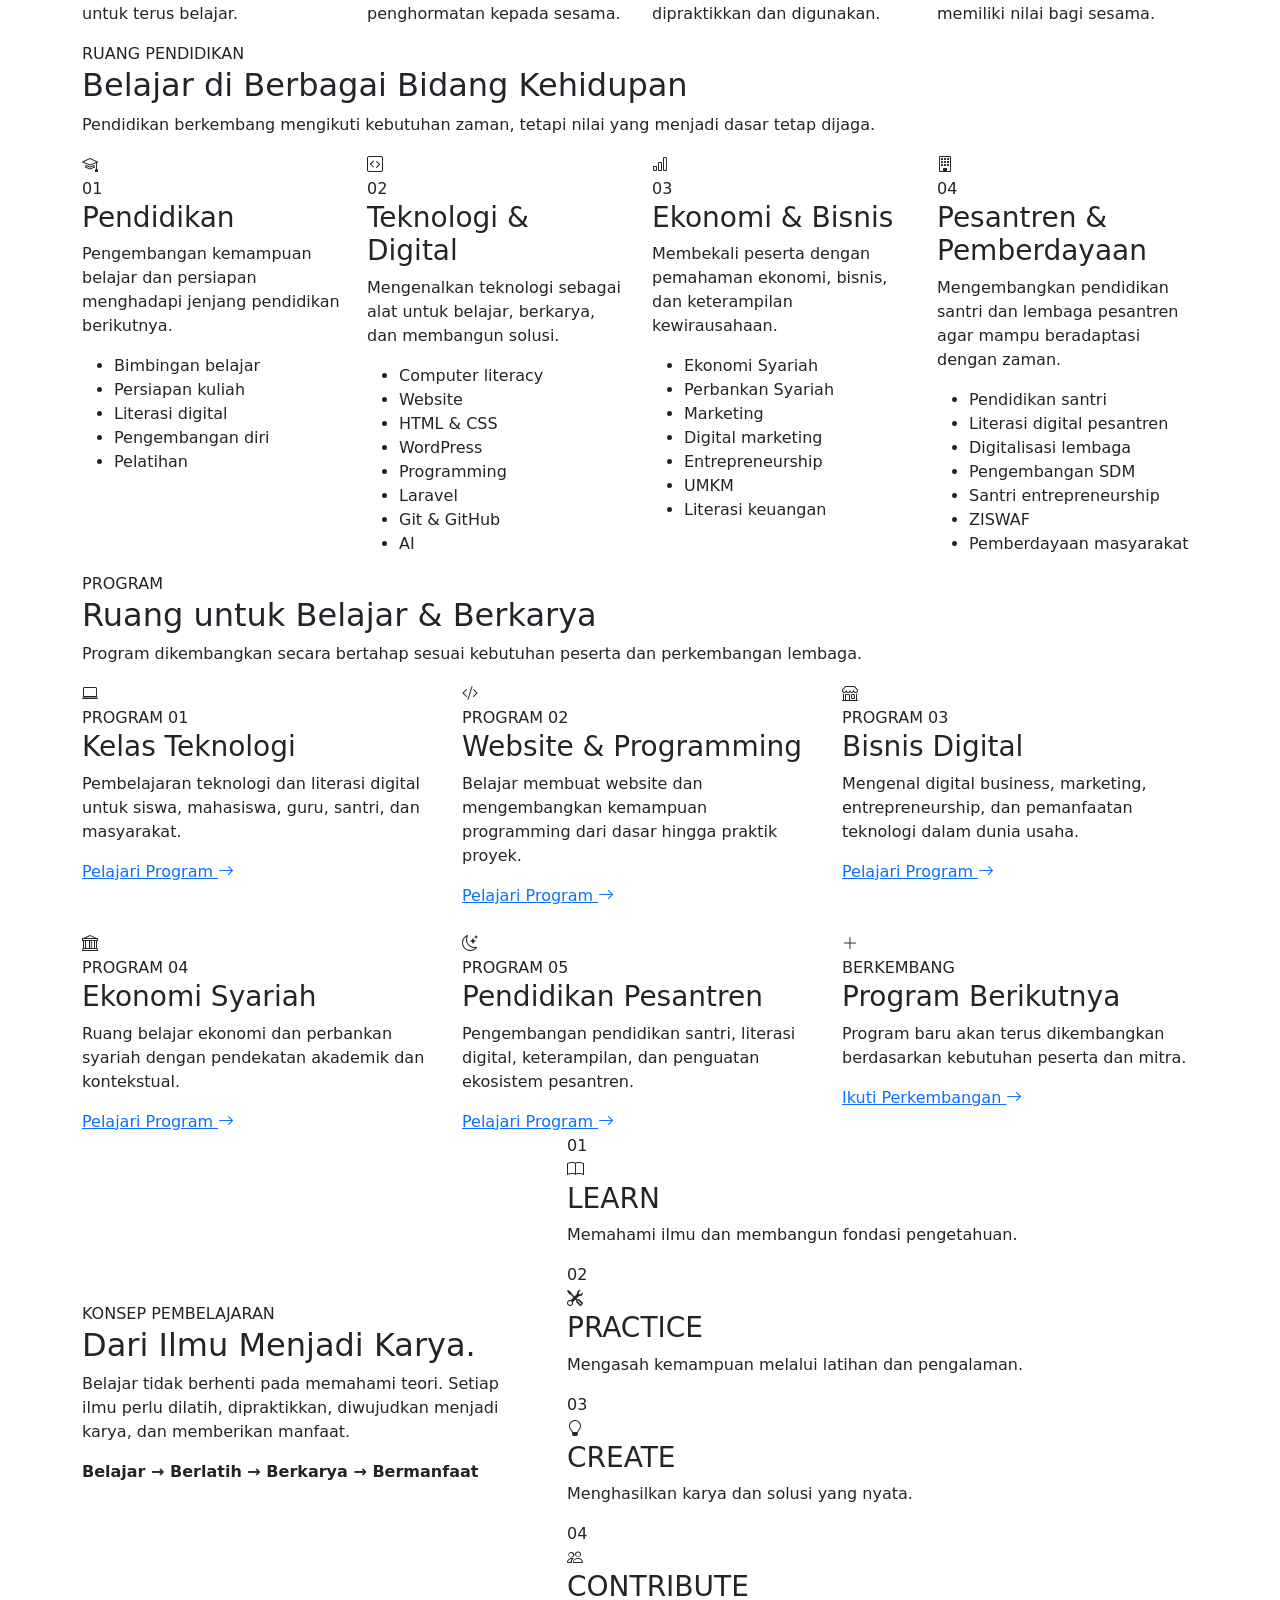
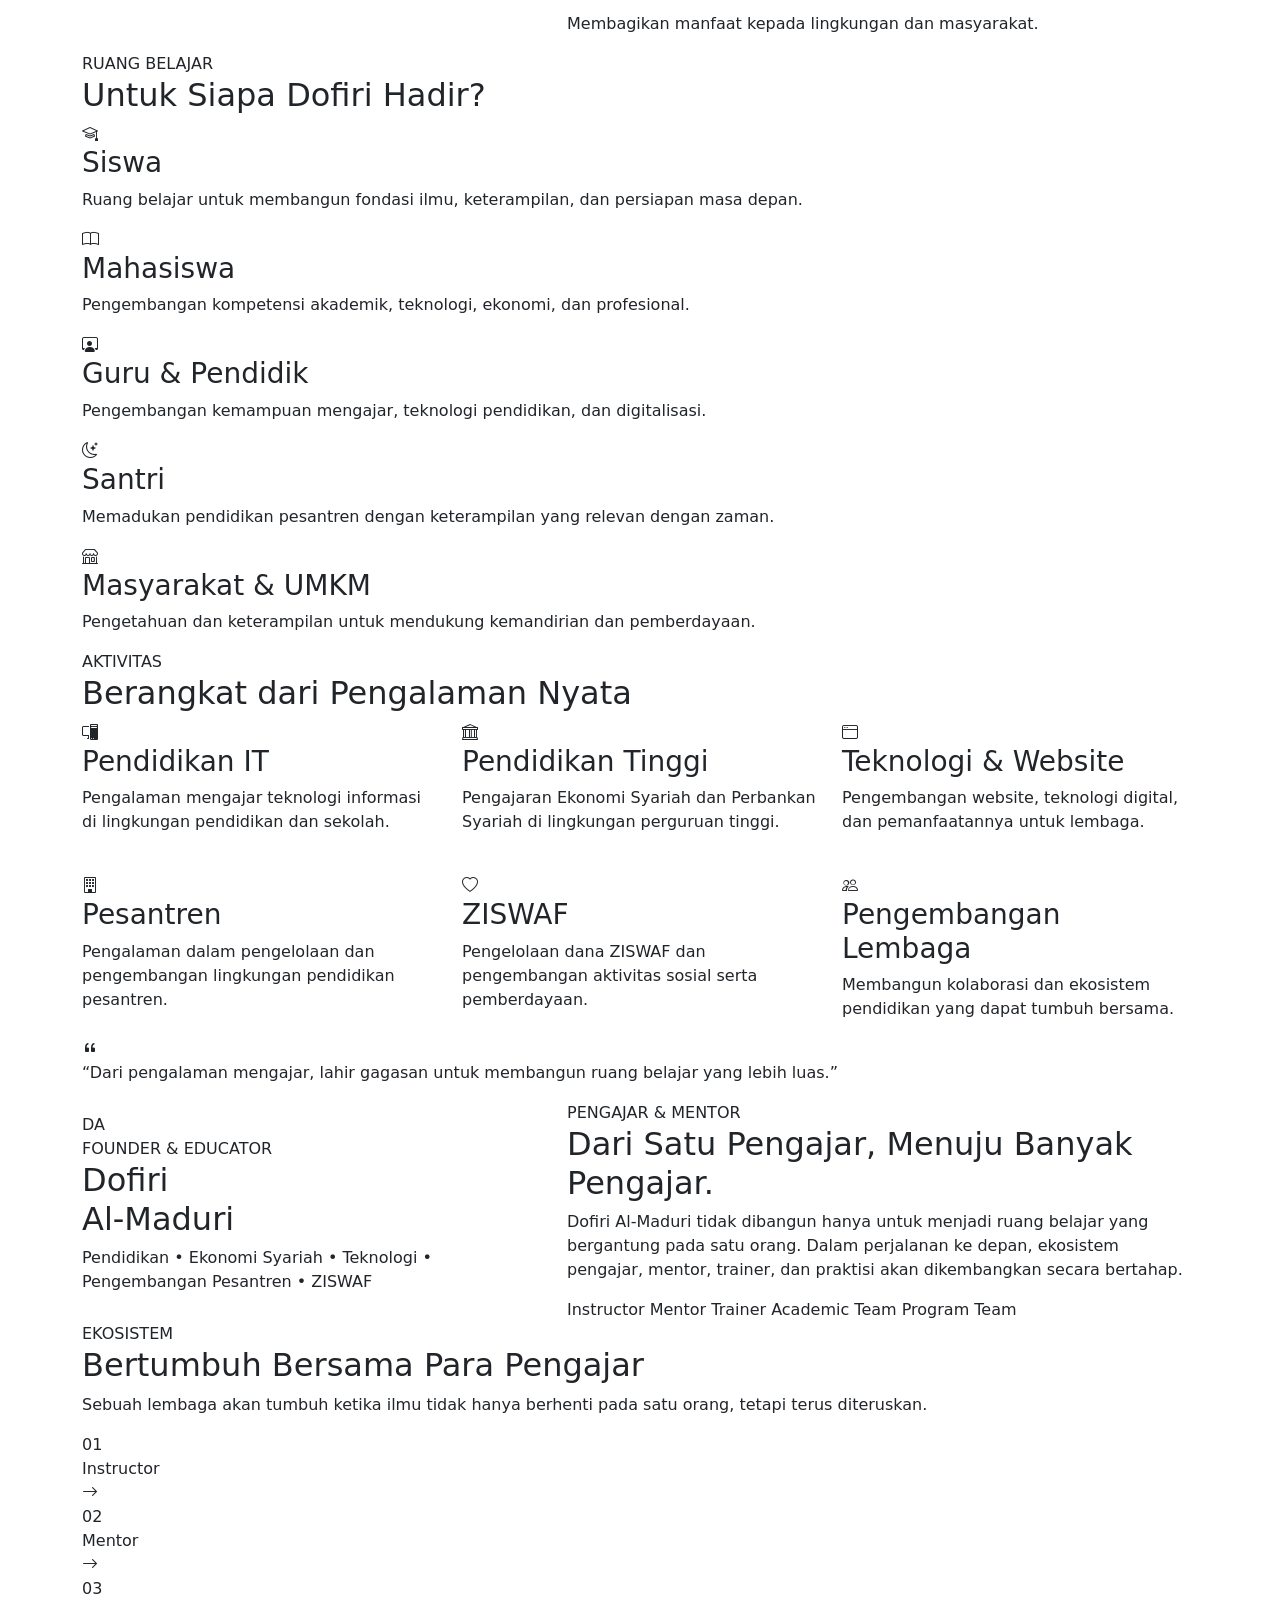
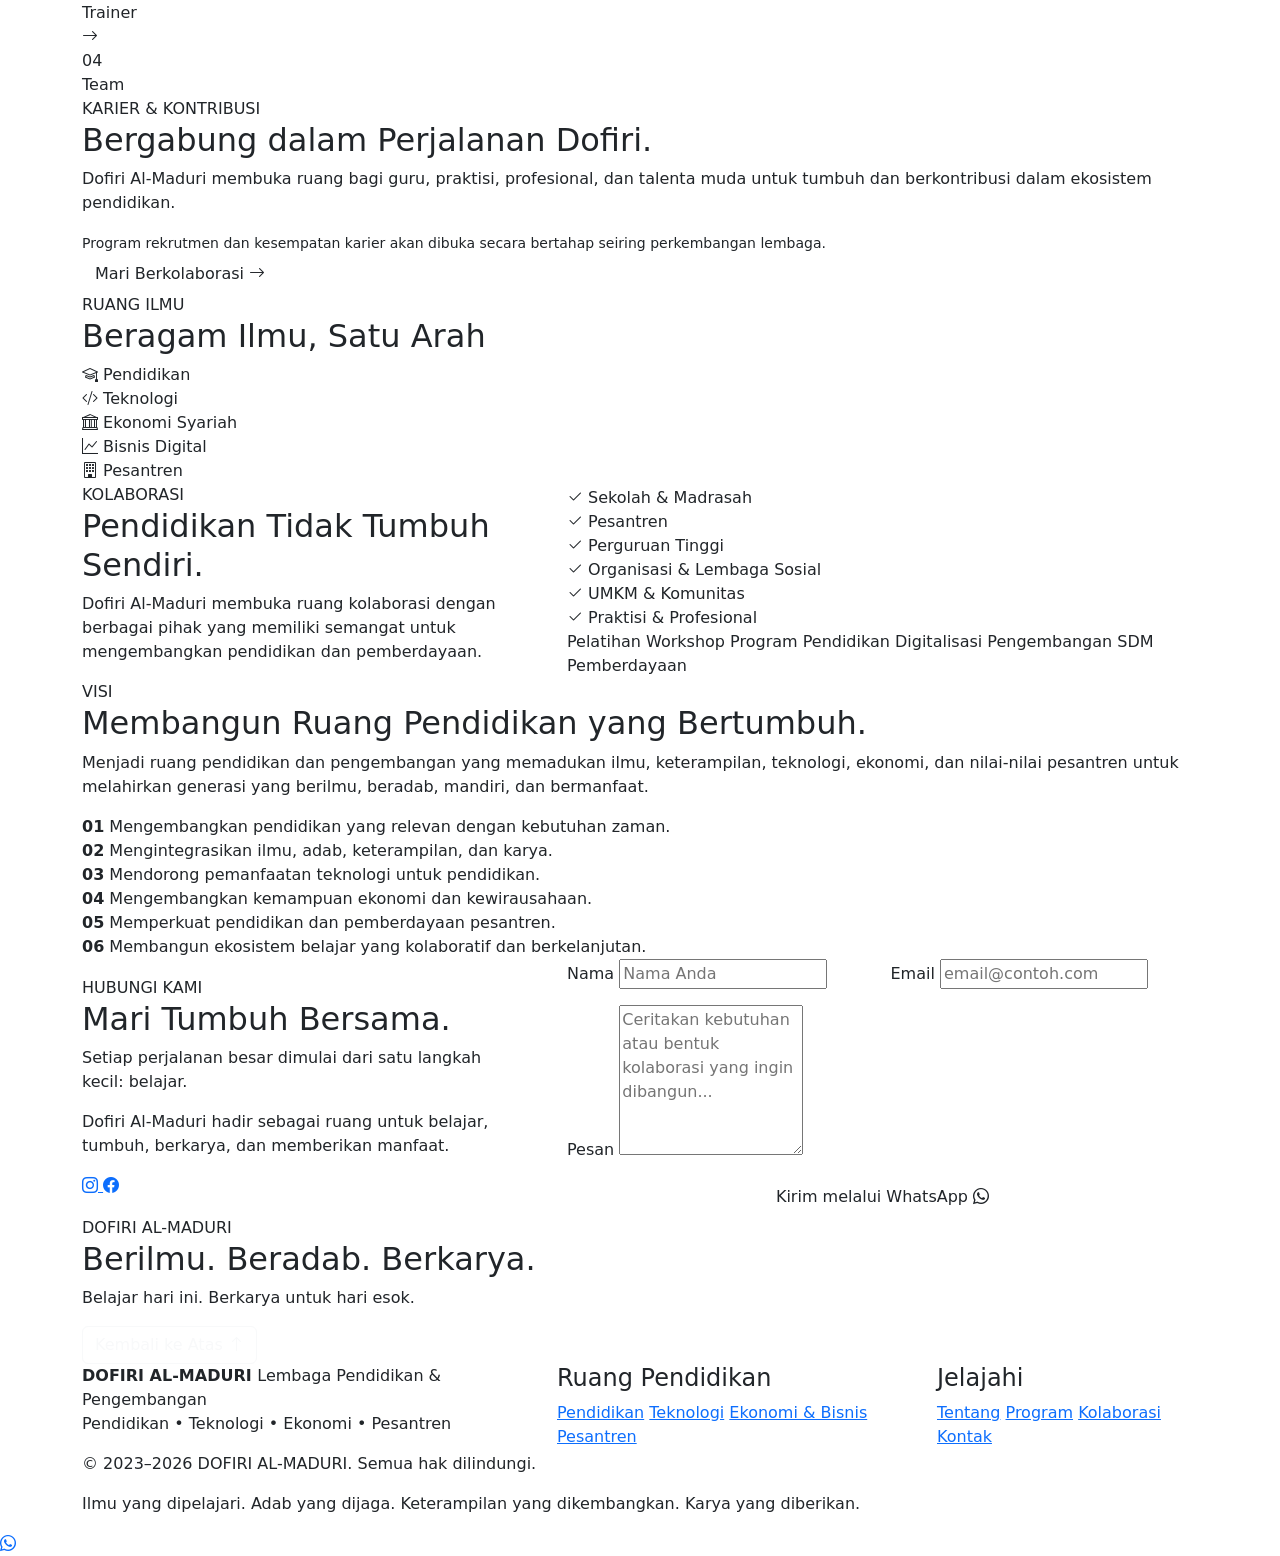
==== commit 8b0a12c5: "Update fmt.Println message from 'Hello' to 'Goodbye'" ====
--- a/index.html
+++ b/index.html
@@ -2,920 +2,1866 @@
 <html lang="id">
 
 <head>
-
-  <!-- ==================================================
-       META
-       ================================================== -->
-
-  <!-- Menentukan karakter yang digunakan -->
-  <meta charset="utf-8">
-
-  <!-- Membuat website responsive di HP/tablet -->
-  <meta name="viewport" content="width=device-width, initial-scale=1">
-
-
-  <!-- ==================================================
-       BOOTSTRAP CSS
-       ================================================== -->
-
-  <link
-    href="https://cdn.jsdelivr.net/npm/bootstrap@5.0.2/dist/css/bootstrap.min.css"
-    rel="stylesheet">
-
-
-  <!-- ==================================================
-       BOOTSTRAP ICON
-       Digunakan untuk icon
-       ================================================== -->
-
-  <link
-    rel="stylesheet"
-    href="https://cdn.jsdelivr.net/npm/bootstrap-icons@1.10.5/font/bootstrap-icons.css">
-
-
-  <!-- ==================================================
-       CSS SENDIRI
-       File style.css harus berada satu folder
-       dengan index.html
-       ================================================== -->
-
-  <link rel="stylesheet" href="style.css">
-
-
-  <!-- Judul pada tab browser -->
-
-  <title>Dofiri Al-Maduri</title>
-
+    <meta charset="UTF-8">
+    <meta name="viewport" content="width=device-width, initial-scale=1.0">
+
+    <meta name="description"
+        content="Dofiri Al-Maduri — Lembaga Pendidikan & Pengembangan dalam bidang pendidikan, teknologi, ekonomi, bisnis, pesantren, dan pemberdayaan.">
+
+    <meta name="keywords"
+        content="Dofiri Al-Maduri, pendidikan, teknologi, ekonomi syariah, pesantren, programming, bisnis digital">
+
+    <meta name="author" content="Dofiri Al-Maduri">
+
+    <title>DOFIRI AL-MADURI | Lembaga Pendidikan & Pengembangan</title>
+
+    <!-- Bootstrap -->
+    <link href="https://cdn.jsdelivr.net/npm/bootstrap@5.0.2/dist/css/bootstrap.min.css"
+        rel="stylesheet">
+
+    <!-- Bootstrap Icons -->
+    <link rel="stylesheet"
+        href="https://cdn.jsdelivr.net/npm/bootstrap-icons@1.10.5/font/bootstrap-icons.css">
+
+    <!-- Custom CSS -->
+    <link rel="stylesheet" href="style.css">
 </head>
 
-
 <body id="home">
 
-
-  <!-- ==================================================
-       NAVBAR
-       ================================================== -->
-
-  <nav class="navbar navbar-expand-lg navbar-dark bg-success shadow-sm fixed-top">
-
-    <div class="container">
-
-      <!-- Nama / Brand -->
-
-      <a class="navbar-brand fw-bold" href="#home">
-        Dofiri Al-Maduri
-      </a>
-
-
-      <!-- ==================================================
-           TOMBOL HAMBURGER
-
-           Tombol ini muncul di layar HP.
-           Bootstrap JavaScript diperlukan agar tombol
-           dapat membuka menu.
-           ================================================== -->
-
-      <button
-        class="navbar-toggler"
-        type="button"
-        data-bs-toggle="collapse"
-        data-bs-target="#navbarNav"
-        aria-controls="navbarNav"
-        aria-expanded="false"
-        aria-label="Toggle navigation">
-
-        <span class="navbar-toggler-icon"></span>
-
-      </button>
-
-
-      <!-- ==================================================
-           MENU NAVBAR
-           ================================================== -->
-
-      <div class="collapse navbar-collapse" id="navbarNav">
-
-        <ul class="navbar-nav ms-auto">
-
-
-          <!-- Home -->
-
-          <li class="nav-item">
-
-            <a class="nav-link active" href="#home">
-              Home
+    <!-- =====================================================
+         NAVBAR
+    ====================================================== -->
+    <nav class="navbar navbar-expand-lg navbar-dark fixed-top" id="mainNavbar">
+        <div class="container">
+
+            <a class="navbar-brand" href="#home">
+                <span class="brand-mark">DA</span>
+                <span class="brand-text">
+                    DOFIRI AL-MADURI
+                    <small>Lembaga Pendidikan & Pengembangan</small>
+                </span>
             </a>
 
-          </li>
-
-
-          <!-- Profil -->
-
-          <li class="nav-item">
-
-            <a class="nav-link" href="https://dofirialmaduri.com">
-              Blog
-            </a>
-
-          </li>
-
-
-          <!-- Layanan -->
-
-          <li class="nav-item">
-
-            <a class="nav-link" href="https://profil.dofirialmaduri.com/cv">
-              CV
-            </a>
-
-          </li>
-
-
-          <!-- Kontak -->
-
-          <li class="nav-item">
-
-            <a class="nav-link" href="#kontak">
-              Kontak
-            </a>
-
-          </li>
-
-
-        </ul>
-
-      </div>
-
-    </div>
-
-  </nav>
-
-
-  <!-- ==================================================
-       AKHIR NAVBAR
-       ================================================== -->
-
-
-
-  <!-- ==================================================
-       HERO / JUMBOTRON
-       ================================================== -->
-
-  <section class="jumbotron text-center" id="hero">
-  <canvas id="particle-network" class="particle-network"></canvas>
-    <div class="container">
-
-
-      <!-- Foto Profil -->
-
-      <img
-        src="img/SP.png"
-        alt="Dofiri Al-Maduri"
-        width="200"
-        class="rounded-circle img-thumbnail hero-image">
-
-
-      <!-- Nama -->
-
-      <h1 class="display-4 fw-bold mt-4">
-        Dofiri Al-Maduri
-      </h1>
-
-
-      <!-- Kalimat pendek -->
-
-      <p class="lead">
-        Asli dari Pulau Madura
-      </p>
-
-
-    </div>
-
-
-    <!-- ==================================================
-         WAVE HERO
-         ================================================== -->
-
-    <svg
-      xmlns="http://www.w3.org/2000/svg"
-      viewBox="0 0 1440 320"
-      class="hero-wave">
-
-      <path
-        fill="#ffffff"
-        d="M0,192L60,197.3C120,203,240,213,360,181.3C480,149,600,75,720,85.3C840,96,960,192,1080,224C1200,256,1320,224,1380,208L1440,192L1440,320L1380,320C1320,320,1200,320,1080,320C960,320,840,320,720,320C600,320,480,320,360,320C240,320,120,320,60,320L0,320Z">
-      </path>
-
-    </svg>
-
-  </section>
-
-
-  <!-- ==================================================
-       AKHIR HERO
-       ================================================== -->
-
-
-
-  <!-- ==================================================
-       PROFIL
-       ================================================== -->
-
-  <section id="profil" class="profil-section">
-
-    <div class="container">
-
-
-      <!-- Judul Profil -->
-
-      <div class="row justify-content-center text-center mb-5">
-
-        <div class="col-lg-8">
-
-          <span class="profil-badge">
-            TENTANG SAYA
-          </span>
-
-          <h2 class="profil-title">
-            #
-            <span>Dofiri Al-Maduri</span>
-          </h2>
-
-          <p class="profil-intro">
-            Menghubungkan keilmuan, teknologi, dan kolaborasi
-            untuk menciptakan sesuatu yang bermanfaat.
-          </p>
-
+            <button class="navbar-toggler" type="button"
+                data-bs-toggle="collapse"
+                data-bs-target="#navbarNav"
+                aria-controls="navbarNav"
+                aria-expanded="false"
+                aria-label="Toggle navigation">
+
+                <span class="navbar-toggler-icon"></span>
+            </button>
+
+            <div class="collapse navbar-collapse" id="navbarNav">
+
+                <ul class="navbar-nav ms-auto align-items-lg-center">
+
+                    <li class="nav-item">
+                        <a class="nav-link active" href="#home">Beranda</a>
+                    </li>
+
+                    <li class="nav-item">
+                        <a class="nav-link" href="#tentang">Tentang</a>
+                    </li>
+
+                    <li class="nav-item">
+                        <a class="nav-link" href="#bidang">Bidang</a>
+                    </li>
+
+                    <li class="nav-item">
+                        <a class="nav-link" href="#program">Program</a>
+                    </li>
+
+                    <li class="nav-item">
+                        <a class="nav-link" href="#aktivitas">Aktivitas</a>
+                    </li>
+
+                    <li class="nav-item">
+                        <a class="nav-link" href="#kolaborasi">Kolaborasi</a>
+                    </li>
+
+                    <li class="nav-item">
+                        <a class="nav-link nav-contact" href="#kontak">
+                            Hubungi Kami
+                        </a>
+                    </li>
+
+                </ul>
+
+            </div>
         </div>
-
-      </div>
-
-
-      <!-- Isi Profil -->
-
-      <div class="row align-items-center g-5">
-
-
-        <!-- ==================================================
-             KOLOM KIRI
-             ================================================== -->
-
-        <div class="col-lg-6">
-
-          <div class="profil-text">
-
-            <h3>
-              Bukan sekadar mengajar,
-              <span>tetapi juga mengabdi.</span>
-            </h3>
-
-
-            <p>
-              Saya adalah seorang profesional yang memiliki minat
-              dan pengalaman di bidang
-              <strong>Ekonomi Syariah</strong> serta
-              <strong>teknologi informasi</strong>.
-            </p>
-
-
-            <p>
-              Saya tertarik mengembangkan berbagai solusi yang
-              dapat membantu masyarakat, dunia pendidikan,
-              dan pelaku usaha.
-            </p>
-
-
-            <p>
-              Dalam setiap pekerjaan, saya mengedepankan
-              integritas, inovasi, dan kualitas.
-            </p>
-
-
-            <p>
-              Bagi saya, teknologi merupakan sarana untuk membuat
-              sesuatu menjadi lebih sederhana, efektif,
-              dan memberikan manfaat yang berkelanjutan.
-            </p>
-
-
-            <!-- Quote -->
-
-            <div class="profil-highlight">
-
-              <i class="bi bi-quote"></i>
-
-              <p>
-                Mengembangkan sesuatu yang sederhana,
-                bermanfaat, dan bernilai.
-              </p>
-
-            </div>
-
-          </div>
+    </nav>
+
+
+    <!-- =====================================================
+         HERO
+    ====================================================== -->
+    <header class="hero-section" id="hero">
+
+        <div class="hero-pattern"></div>
+
+        <div class="container position-relative">
+
+            <div class="row align-items-center min-vh-100">
+
+                <div class="col-lg-8">
+
+                    <div class="hero-badge">
+                        <span></span>
+                        RUANG PENDIDIKAN & PENGEMBANGAN
+                    </div>
+
+                    <h1 class="hero-title">
+                        DOFIRI
+                        <span>AL-MADURI</span>
+                    </h1>
+
+                    <div class="hero-line"></div>
+
+                    <h2 class="hero-subtitle">
+                        Lembaga Pendidikan & Pengembangan
+                    </h2>
+
+                    <p class="hero-tagline">
+                        Berilmu. Beradab. Berkarya.
+                    </p>
+
+                    <p class="hero-description">
+                        Ruang belajar dan pengembangan yang memadukan pendidikan,
+                        teknologi, ekonomi, dan keterampilan dengan nilai-nilai pesantren.
+                    </p>
+
+                    <div class="hero-buttons">
+
+                        <a href="#program" class="btn btn-gold">
+                            Jelajahi Program
+                            <i class="bi bi-arrow-right"></i>
+                        </a>
+
+                        <a href="#tentang" class="btn btn-outline-light">
+                            Tentang Dofiri
+                        </a>
+
+                    </div>
+
+                    <div class="hero-values">
+
+                        <div>
+                            <i class="bi bi-book"></i>
+                            <span>Ilmu</span>
+                        </div>
+
+                        <div>
+                            <i class="bi bi-heart"></i>
+                            <span>Adab</span>
+                        </div>
+
+                        <div>
+                            <i class="bi bi-lightning"></i>
+                            <span>Skill</span>
+                        </div>
+
+                        <div>
+                            <i class="bi bi-stars"></i>
+                            <span>Karya</span>
+                        </div>
+
+                    </div>
+
+                </div>
+
+            </div>
 
         </div>
 
-
-        <!-- ==================================================
-             KOLOM KANAN
-             ================================================== -->
-
-        <div class="col-lg-6">
-
-          <div class="profil-card-wrapper">
-
-
-            <!-- Card 1 -->
-
-            <div class="profil-card">
-
-              <div class="profil-icon">
-
-                <i class="bi bi-mortarboard-fill"></i>
-
-              </div>
-
-              <div>
-
-                <h4>
-                  Ekonomi Syariah
-                </h4>
+        <a href="#tentang" class="scroll-down">
+            <span>Scroll untuk menjelajah</span>
+            <i class="bi bi-arrow-down"></i>
+        </a>
+
+    </header>
+
+
+    <!-- =====================================================
+         TENTANG
+    ====================================================== -->
+    <section class="section section-light" id="tentang">
+
+        <div class="container">
+
+            <div class="section-heading">
+
+                <span class="section-label">
+                    TENTANG DOFIRI
+                </span>
+
+                <h2>
+                    Tumbuh dari Pendidikan,
+                    <span>Bergerak dengan Ilmu.</span>
+                </h2>
+
+                <div class="heading-line"></div>
+
+            </div>
+
+            <div class="row align-items-center g-5">
+
+                <div class="col-lg-6">
+
+                    <div class="about-content">
+
+                        <p class="lead-text">
+                            Dofiri Al-Maduri adalah ruang belajar dan pengembangan
+                            yang sedang dibangun untuk menghadirkan pendidikan yang
+                            dekat dengan kebutuhan zaman tanpa meninggalkan nilai
+                            pendidikan dan ruh pesantren.
+                        </p>
+
+                        <p>
+                            Pendidikan tidak hanya tentang mendapatkan pengetahuan.
+                            Lebih dari itu, pendidikan adalah proses membentuk adab,
+                            mengembangkan keterampilan, membangun kemandirian,
+                            dan menghasilkan karya yang bermanfaat.
+                        </p>
+
+                        <p>
+                            Dofiri Al-Maduri tumbuh dari pengalaman di ruang kelas,
+                            dunia akademik, teknologi, pengembangan website,
+                            ekonomi, serta pengembangan lembaga dan pesantren.
+                        </p>
+
+                        <div class="quote-box">
+                            <i class="bi bi-quote"></i>
+
+                            <p>
+                                Ilmu yang dipelajari.
+                                Adab yang dijaga.
+                                Keterampilan yang dikembangkan.
+                                Karya yang diberikan.
+                            </p>
+                        </div>
+
+                    </div>
+
+                </div>
+
+
+                <div class="col-lg-6">
+
+                    <div class="about-visual">
+
+                        <div class="visual-arch">
+
+                            <div class="arch-inner">
+
+                                <div class="arch-icon">
+                                    <i class="bi bi-mortarboard"></i>
+                                </div>
+
+                                <span>DOFIRI</span>
+                                <strong>AL-MADURI</strong>
+
+                                <small>
+                                    ILMU • ADAB • SKILL • KARYA
+                                </small>
+
+                            </div>
+
+                        </div>
+
+                        <div class="floating-card card-one">
+                            <i class="bi bi-book-half"></i>
+                            <span>Pendidikan</span>
+                        </div>
+
+                        <div class="floating-card card-two">
+                            <i class="bi bi-code-slash"></i>
+                            <span>Teknologi</span>
+                        </div>
+
+                        <div class="floating-card card-three">
+                            <i class="bi bi-graph-up-arrow"></i>
+                            <span>Ekonomi</span>
+                        </div>
+
+                    </div>
+
+                </div>
+
+            </div>
+
+        </div>
+
+    </section>
+
+
+    <!-- =====================================================
+         NILAI
+    ====================================================== -->
+    <section class="section values-section">
+
+        <div class="container">
+
+            <div class="section-heading heading-center light">
+
+                <span class="section-label">
+                    NILAI DASAR
+                </span>
+
+                <h2>
+                    Empat Fondasi
+                    <span>Perjalanan Belajar</span>
+                </h2>
+
+                <div class="heading-line"></div>
+
+            </div>
+
+
+            <div class="row g-4">
+
+                <div class="col-md-6 col-lg-3">
+
+                    <div class="value-card">
+
+                        <div class="value-number">01</div>
+
+                        <div class="value-icon">
+                            <i class="bi bi-book"></i>
+                        </div>
+
+                        <h3>ILMU</h3>
+
+                        <p>
+                            Menumbuhkan rasa ingin tahu, berpikir kritis,
+                            dan semangat untuk terus belajar.
+                        </p>
+
+                    </div>
+
+                </div>
+
+
+                <div class="col-md-6 col-lg-3">
+
+                    <div class="value-card">
+
+                        <div class="value-number">02</div>
+
+                        <div class="value-icon">
+                            <i class="bi bi-heart"></i>
+                        </div>
+
+                        <h3>ADAB</h3>
+
+                        <p>
+                            Menjaga akhlak, tanggung jawab, kejujuran,
+                            dan penghormatan kepada sesama.
+                        </p>
+
+                    </div>
+
+                </div>
+
+
+                <div class="col-md-6 col-lg-3">
+
+                    <div class="value-card">
+
+                        <div class="value-number">03</div>
+
+                        <div class="value-icon">
+                            <i class="bi bi-lightning-charge"></i>
+                        </div>
+
+                        <h3>SKILL</h3>
+
+                        <p>
+                            Mengubah ilmu menjadi kemampuan yang dapat
+                            dipraktikkan dan digunakan.
+                        </p>
+
+                    </div>
+
+                </div>
+
+
+                <div class="col-md-6 col-lg-3">
+
+                    <div class="value-card">
+
+                        <div class="value-number">04</div>
+
+                        <div class="value-icon">
+                            <i class="bi bi-stars"></i>
+                        </div>
+
+                        <h3>KARYA</h3>
+
+                        <p>
+                            Menghasilkan sesuatu yang nyata,
+                            bermanfaat, dan memiliki nilai bagi sesama.
+                        </p>
+
+                    </div>
+
+                </div>
+
+            </div>
+
+        </div>
+
+    </section>
+
+
+    <!-- =====================================================
+         BIDANG PENDIDIKAN
+    ====================================================== -->
+    <section class="section section-light" id="bidang">
+
+        <div class="container">
+
+            <div class="section-heading">
+
+                <span class="section-label">
+                    RUANG PENDIDIKAN
+                </span>
+
+                <h2>
+                    Belajar di Berbagai
+                    <span>Bidang Kehidupan</span>
+                </h2>
+
+                <div class="heading-line"></div>
 
                 <p>
-                  Konsultasi dan pendampingan dalam bidang
-                  ekonomi dan bisnis berbasis prinsip syariah.
+                    Pendidikan berkembang mengikuti kebutuhan zaman,
+                    tetapi nilai yang menjadi dasar tetap dijaga.
                 </p>
 
-              </div>
-
-            </div>
-
-
-            <!-- Card 2 -->
-
-            <div class="profil-card">
-
-              <div class="profil-icon">
-
-                <i class="bi bi-code-slash"></i>
-
-              </div>
-
-              <div>
-
-                <h4>
-                  Teknologi Digital
-                </h4>
+            </div>
+
+
+            <div class="row g-4">
+
+                <!-- Pendidikan -->
+                <div class="col-md-6 col-lg-3">
+
+                    <article class="field-card">
+
+                        <div class="field-icon">
+                            <i class="bi bi-mortarboard"></i>
+                        </div>
+
+                        <span class="field-number">01</span>
+
+                        <h3>Pendidikan</h3>
+
+                        <p>
+                            Pengembangan kemampuan belajar dan persiapan
+                            menghadapi jenjang pendidikan berikutnya.
+                        </p>
+
+                        <ul>
+                            <li>Bimbingan belajar</li>
+                            <li>Persiapan kuliah</li>
+                            <li>Literasi digital</li>
+                            <li>Pengembangan diri</li>
+                            <li>Pelatihan</li>
+                        </ul>
+
+                    </article>
+
+                </div>
+
+
+                <!-- Teknologi -->
+                <div class="col-md-6 col-lg-3">
+
+                    <article class="field-card featured">
+
+                        <div class="field-icon">
+                            <i class="bi bi-code-square"></i>
+                        </div>
+
+                        <span class="field-number">02</span>
+
+                        <h3>Teknologi & Digital</h3>
+
+                        <p>
+                            Mengenalkan teknologi sebagai alat untuk
+                            belajar, berkarya, dan membangun solusi.
+                        </p>
+
+                        <ul>
+                            <li>Computer literacy</li>
+                            <li>Website</li>
+                            <li>HTML & CSS</li>
+                            <li>WordPress</li>
+                            <li>Programming</li>
+                            <li>Laravel</li>
+                            <li>Git & GitHub</li>
+                            <li>AI</li>
+                        </ul>
+
+                    </article>
+
+                </div>
+
+
+                <!-- Ekonomi -->
+                <div class="col-md-6 col-lg-3">
+
+                    <article class="field-card">
+
+                        <div class="field-icon">
+                            <i class="bi bi-bar-chart"></i>
+                        </div>
+
+                        <span class="field-number">03</span>
+
+                        <h3>Ekonomi & Bisnis</h3>
+
+                        <p>
+                            Membekali peserta dengan pemahaman ekonomi,
+                            bisnis, dan keterampilan kewirausahaan.
+                        </p>
+
+                        <ul>
+                            <li>Ekonomi Syariah</li>
+                            <li>Perbankan Syariah</li>
+                            <li>Marketing</li>
+                            <li>Digital marketing</li>
+                            <li>Entrepreneurship</li>
+                            <li>UMKM</li>
+                            <li>Literasi keuangan</li>
+                        </ul>
+
+                    </article>
+
+                </div>
+
+
+                <!-- Pesantren -->
+                <div class="col-md-6 col-lg-3">
+
+                    <article class="field-card">
+
+                        <div class="field-icon">
+                            <i class="bi bi-building"></i>
+                        </div>
+
+                        <span class="field-number">04</span>
+
+                        <h3>Pesantren & Pemberdayaan</h3>
+
+                        <p>
+                            Mengembangkan pendidikan santri dan lembaga
+                            pesantren agar mampu beradaptasi dengan zaman.
+                        </p>
+
+                        <ul>
+                            <li>Pendidikan santri</li>
+                            <li>Literasi digital pesantren</li>
+                            <li>Digitalisasi lembaga</li>
+                            <li>Pengembangan SDM</li>
+                            <li>Santri entrepreneurship</li>
+                            <li>ZISWAF</li>
+                            <li>Pemberdayaan masyarakat</li>
+                        </ul>
+
+                    </article>
+
+                </div>
+
+            </div>
+
+        </div>
+
+    </section>
+
+
+    <!-- =====================================================
+         PROGRAM
+    ====================================================== -->
+    <section class="section program-section" id="program">
+
+        <div class="container">
+
+            <div class="section-heading heading-center">
+
+                <span class="section-label">
+                    PROGRAM
+                </span>
+
+                <h2>
+                    Ruang untuk
+                    <span>Belajar & Berkarya</span>
+                </h2>
+
+                <div class="heading-line"></div>
 
                 <p>
-                  Pengembangan website, Website Kampus,
-                  Website Jurnal OJS, dan berbagai solusi digital.
+                    Program dikembangkan secara bertahap sesuai kebutuhan
+                    peserta dan perkembangan lembaga.
                 </p>
 
-              </div>
-
-            </div>
-
-
-            <!-- Card 3 -->
-
-            <div class="profil-card">
-
-              <div class="profil-icon">
-
-                <i class="bi bi-shield-check"></i>
-
-              </div>
-
-              <div>
-
-                <h4>
-                  Maintenance & Security
-                </h4>
+            </div>
+
+
+            <div class="row g-4">
+
+                <div class="col-md-6 col-lg-4">
+
+                    <div class="program-card">
+
+                        <div class="program-icon">
+                            <i class="bi bi-laptop"></i>
+                        </div>
+
+                        <span>PROGRAM 01</span>
+
+                        <h3>Kelas Teknologi</h3>
+
+                        <p>
+                            Pembelajaran teknologi dan literasi digital
+                            untuk siswa, mahasiswa, guru, santri,
+                            dan masyarakat.
+                        </p>
+
+                        <a href="#kontak">
+                            Pelajari Program
+                            <i class="bi bi-arrow-right"></i>
+                        </a>
+
+                    </div>
+
+                </div>
+
+
+                <div class="col-md-6 col-lg-4">
+
+                    <div class="program-card">
+
+                        <div class="program-icon">
+                            <i class="bi bi-code-slash"></i>
+                        </div>
+
+                        <span>PROGRAM 02</span>
+
+                        <h3>Website & Programming</h3>
+
+                        <p>
+                            Belajar membuat website dan mengembangkan
+                            kemampuan programming dari dasar hingga
+                            praktik proyek.
+                        </p>
+
+                        <a href="#kontak">
+                            Pelajari Program
+                            <i class="bi bi-arrow-right"></i>
+                        </a>
+
+                    </div>
+
+                </div>
+
+
+                <div class="col-md-6 col-lg-4">
+
+                    <div class="program-card">
+
+                        <div class="program-icon">
+                            <i class="bi bi-shop"></i>
+                        </div>
+
+                        <span>PROGRAM 03</span>
+
+                        <h3>Bisnis Digital</h3>
+
+                        <p>
+                            Mengenal digital business, marketing,
+                            entrepreneurship, dan pemanfaatan teknologi
+                            dalam dunia usaha.
+                        </p>
+
+                        <a href="#kontak">
+                            Pelajari Program
+                            <i class="bi bi-arrow-right"></i>
+                        </a>
+
+                    </div>
+
+                </div>
+
+
+                <div class="col-md-6 col-lg-4">
+
+                    <div class="program-card">
+
+                        <div class="program-icon">
+                            <i class="bi bi-bank"></i>
+                        </div>
+
+                        <span>PROGRAM 04</span>
+
+                        <h3>Ekonomi Syariah</h3>
+
+                        <p>
+                            Ruang belajar ekonomi dan perbankan syariah
+                            dengan pendekatan akademik dan kontekstual.
+                        </p>
+
+                        <a href="#kontak">
+                            Pelajari Program
+                            <i class="bi bi-arrow-right"></i>
+                        </a>
+
+                    </div>
+
+                </div>
+
+
+                <div class="col-md-6 col-lg-4">
+
+                    <div class="program-card">
+
+                        <div class="program-icon">
+                            <i class="bi bi-moon-stars"></i>
+                        </div>
+
+                        <span>PROGRAM 05</span>
+
+                        <h3>Pendidikan Pesantren</h3>
+
+                        <p>
+                            Pengembangan pendidikan santri, literasi digital,
+                            keterampilan, dan penguatan ekosistem pesantren.
+                        </p>
+
+                        <a href="#kontak">
+                            Pelajari Program
+                            <i class="bi bi-arrow-right"></i>
+                        </a>
+
+                    </div>
+
+                </div>
+
+
+                <div class="col-md-6 col-lg-4">
+
+                    <div class="program-card program-coming">
+
+                        <div class="program-icon">
+                            <i class="bi bi-plus-lg"></i>
+                        </div>
+
+                        <span>BERKEMBANG</span>
+
+                        <h3>Program Berikutnya</h3>
+
+                        <p>
+                            Program baru akan terus dikembangkan
+                            berdasarkan kebutuhan peserta dan mitra.
+                        </p>
+
+                        <a href="#kontak">
+                            Ikuti Perkembangan
+                            <i class="bi bi-arrow-right"></i>
+                        </a>
+
+                    </div>
+
+                </div>
+
+            </div>
+
+        </div>
+
+    </section>
+
+
+    <!-- =====================================================
+         METODE PEMBELAJARAN
+    ====================================================== -->
+    <section class="section learning-section">
+
+        <div class="container">
+
+            <div class="row align-items-center g-5">
+
+                <div class="col-lg-5">
+
+                    <span class="section-label">
+                        KONSEP PEMBELAJARAN
+                    </span>
+
+                    <h2 class="display-title">
+                        Dari Ilmu
+                        <span>Menjadi Karya.</span>
+                    </h2>
+
+                    <div class="heading-line"></div>
+
+                    <p class="section-text">
+                        Belajar tidak berhenti pada memahami teori.
+                        Setiap ilmu perlu dilatih, dipraktikkan,
+                        diwujudkan menjadi karya, dan memberikan manfaat.
+                    </p>
+
+                    <div class="learning-quote">
+                        <strong>
+                            Belajar → Berlatih → Berkarya → Bermanfaat
+                        </strong>
+                    </div>
+
+                </div>
+
+
+                <div class="col-lg-7">
+
+                    <div class="learning-steps">
+
+                        <div class="learning-step">
+
+                            <span>01</span>
+
+                            <div>
+                                <i class="bi bi-book"></i>
+                                <h3>LEARN</h3>
+                                <p>
+                                    Memahami ilmu dan membangun fondasi pengetahuan.
+                                </p>
+                            </div>
+
+                        </div>
+
+
+                        <div class="learning-step">
+
+                            <span>02</span>
+
+                            <div>
+                                <i class="bi bi-tools"></i>
+                                <h3>PRACTICE</h3>
+                                <p>
+                                    Mengasah kemampuan melalui latihan dan pengalaman.
+                                </p>
+                            </div>
+
+                        </div>
+
+
+                        <div class="learning-step">
+
+                            <span>03</span>
+
+                            <div>
+                                <i class="bi bi-lightbulb"></i>
+                                <h3>CREATE</h3>
+                                <p>
+                                    Menghasilkan karya dan solusi yang nyata.
+                                </p>
+                            </div>
+
+                        </div>
+
+
+                        <div class="learning-step">
+
+                            <span>04</span>
+
+                            <div>
+                                <i class="bi bi-people"></i>
+                                <h3>CONTRIBUTE</h3>
+                                <p>
+                                    Membagikan manfaat kepada lingkungan dan masyarakat.
+                                </p>
+                            </div>
+
+                        </div>
+
+                    </div>
+
+                </div>
+
+            </div>
+
+        </div>
+
+    </section>
+
+
+    <!-- =====================================================
+         RUANG BELAJAR
+    ====================================================== -->
+    <section class="section section-light">
+
+        <div class="container">
+
+            <div class="section-heading heading-center">
+
+                <span class="section-label">
+                    RUANG BELAJAR
+                </span>
+
+                <h2>
+                    Untuk Siapa
+                    <span>Dofiri Hadir?</span>
+                </h2>
+
+                <div class="heading-line"></div>
+
+            </div>
+
+
+            <div class="audience-grid">
+
+                <div class="audience-card">
+                    <i class="bi bi-mortarboard"></i>
+                    <h3>Siswa</h3>
+                    <p>
+                        Ruang belajar untuk membangun fondasi ilmu,
+                        keterampilan, dan persiapan masa depan.
+                    </p>
+                </div>
+
+                <div class="audience-card">
+                    <i class="bi bi-book"></i>
+                    <h3>Mahasiswa</h3>
+                    <p>
+                        Pengembangan kompetensi akademik,
+                        teknologi, ekonomi, dan profesional.
+                    </p>
+                </div>
+
+                <div class="audience-card">
+                    <i class="bi bi-person-workspace"></i>
+                    <h3>Guru & Pendidik</h3>
+                    <p>
+                        Pengembangan kemampuan mengajar,
+                        teknologi pendidikan, dan digitalisasi.
+                    </p>
+                </div>
+
+                <div class="audience-card">
+                    <i class="bi bi-moon-stars"></i>
+                    <h3>Santri</h3>
+                    <p>
+                        Memadukan pendidikan pesantren dengan
+                        keterampilan yang relevan dengan zaman.
+                    </p>
+                </div>
+
+                <div class="audience-card">
+                    <i class="bi bi-shop"></i>
+                    <h3>Masyarakat & UMKM</h3>
+                    <p>
+                        Pengetahuan dan keterampilan untuk mendukung
+                        kemandirian dan pemberdayaan.
+                    </p>
+                </div>
+
+            </div>
+
+        </div>
+
+    </section>
+
+
+    <!-- =====================================================
+         AKTIVITAS
+    ====================================================== -->
+    <section class="section activity-section" id="aktivitas">
+
+        <div class="container">
+
+            <div class="section-heading">
+
+                <span class="section-label">
+                    AKTIVITAS
+                </span>
+
+                <h2>
+                    Berangkat dari
+                    <span>Pengalaman Nyata</span>
+                </h2>
+
+                <div class="heading-line"></div>
+
+            </div>
+
+
+            <div class="row g-4">
+
+                <div class="col-md-6 col-lg-4">
+
+                    <div class="activity-card">
+                        <div class="activity-icon">
+                            <i class="bi bi-pc-display"></i>
+                        </div>
+
+                        <h3>Pendidikan IT</h3>
+
+                        <p>
+                            Pengalaman mengajar teknologi informasi
+                            di lingkungan pendidikan dan sekolah.
+                        </p>
+                    </div>
+
+                </div>
+
+
+                <div class="col-md-6 col-lg-4">
+
+                    <div class="activity-card">
+                        <div class="activity-icon">
+                            <i class="bi bi-bank"></i>
+                        </div>
+
+                        <h3>Pendidikan Tinggi</h3>
+
+                        <p>
+                            Pengajaran Ekonomi Syariah dan
+                            Perbankan Syariah di lingkungan perguruan tinggi.
+                        </p>
+                    </div>
+
+                </div>
+
+
+                <div class="col-md-6 col-lg-4">
+
+                    <div class="activity-card">
+                        <div class="activity-icon">
+                            <i class="bi bi-window"></i>
+                        </div>
+
+                        <h3>Teknologi & Website</h3>
+
+                        <p>
+                            Pengembangan website, teknologi digital,
+                            dan pemanfaatannya untuk lembaga.
+                        </p>
+                    </div>
+
+                </div>
+
+
+                <div class="col-md-6 col-lg-4">
+
+                    <div class="activity-card">
+                        <div class="activity-icon">
+                            <i class="bi bi-building"></i>
+                        </div>
+
+                        <h3>Pesantren</h3>
+
+                        <p>
+                            Pengalaman dalam pengelolaan dan
+                            pengembangan lingkungan pendidikan pesantren.
+                        </p>
+                    </div>
+
+                </div>
+
+
+                <div class="col-md-6 col-lg-4">
+
+                    <div class="activity-card">
+                        <div class="activity-icon">
+                            <i class="bi bi-heart"></i>
+                        </div>
+
+                        <h3>ZISWAF</h3>
+
+                        <p>
+                            Pengelolaan dana ZISWAF dan pengembangan
+                            aktivitas sosial serta pemberdayaan.
+                        </p>
+                    </div>
+
+                </div>
+
+
+                <div class="col-md-6 col-lg-4">
+
+                    <div class="activity-card">
+                        <div class="activity-icon">
+                            <i class="bi bi-people"></i>
+                        </div>
+
+                        <h3>Pengembangan Lembaga</h3>
+
+                        <p>
+                            Membangun kolaborasi dan ekosistem pendidikan
+                            yang dapat tumbuh bersama.
+                        </p>
+                    </div>
+
+                </div>
+
+            </div>
+
+
+            <div class="activity-quote">
+
+                <i class="bi bi-quote"></i>
 
                 <p>
-                  Menjaga website tetap aman, stabil,
-                  optimal, dan dapat berjalan dengan baik.
+                    “Dari pengalaman mengajar, lahir gagasan
+                    untuk membangun ruang belajar yang lebih luas.”
                 </p>
 
-              </div>
-
-            </div>
-
-
-            <!-- Card 4 -->
-
-            <div class="profil-card">
-
-              <div class="profil-icon">
-
-                <i class="bi bi-people-fill"></i>
-
-              </div>
-
-              <div>
-
-                <h4>
-                  Kolaborasi
-                </h4>
+            </div>
+
+        </div>
+
+    </section>
+
+
+    <!-- =====================================================
+         PENGAJAR & MENTOR
+    ====================================================== -->
+    <section class="section section-light">
+
+        <div class="container">
+
+            <div class="row align-items-center g-5">
+
+                <div class="col-lg-5">
+
+                    <div class="mentor-profile">
+
+                        <div class="mentor-symbol">
+                            DA
+                        </div>
+
+                        <span>FOUNDER & EDUCATOR</span>
+
+                        <h2>
+                            Dofiri<br>
+                            Al-Maduri
+                        </h2>
+
+                        <div class="mentor-line"></div>
+
+                        <p>
+                            Pendidikan • Ekonomi Syariah • Teknologi
+                            • Pengembangan Pesantren • ZISWAF
+                        </p>
+
+                    </div>
+
+                </div>
+
+
+                <div class="col-lg-7">
+
+                    <span class="section-label">
+                        PENGAJAR & MENTOR
+                    </span>
+
+                    <h2 class="display-title">
+                        Dari Satu Pengajar,
+                        <span>Menuju Banyak Pengajar.</span>
+                    </h2>
+
+                    <div class="heading-line"></div>
+
+                    <p class="section-text">
+                        Dofiri Al-Maduri tidak dibangun hanya untuk menjadi
+                        ruang belajar yang bergantung pada satu orang.
+                        Dalam perjalanan ke depan, ekosistem pengajar,
+                        mentor, trainer, dan praktisi akan dikembangkan
+                        secara bertahap.
+                    </p>
+
+                    <div class="mentor-fields">
+
+                        <span>Instructor</span>
+                        <span>Mentor</span>
+                        <span>Trainer</span>
+                        <span>Academic Team</span>
+                        <span>Program Team</span>
+
+                    </div>
+
+                </div>
+
+            </div>
+
+        </div>
+
+    </section>
+
+
+    <!-- =====================================================
+         EKOSISTEM PENGAJAR
+    ====================================================== -->
+    <section class="section ecosystem-section">
+
+        <div class="container">
+
+            <div class="section-heading heading-center light">
+
+                <span class="section-label">
+                    EKOSISTEM
+                </span>
+
+                <h2>
+                    Bertumbuh Bersama
+                    <span>Para Pengajar</span>
+                </h2>
+
+                <div class="heading-line"></div>
 
                 <p>
-                  Terbuka untuk bekerja sama dengan individu,
-                  institusi, perusahaan, dan komunitas.
+                    Sebuah lembaga akan tumbuh ketika ilmu tidak hanya
+                    berhenti pada satu orang, tetapi terus diteruskan.
                 </p>
 
-              </div>
-
-            </div>
-
-
-          </div>
+            </div>
+
+
+            <div class="ecosystem-flow">
+
+                <div class="eco-item">
+                    <div>01</div>
+                    <span>Instructor</span>
+                </div>
+
+                <div class="eco-arrow">
+                    <i class="bi bi-arrow-right"></i>
+                </div>
+
+                <div class="eco-item">
+                    <div>02</div>
+                    <span>Mentor</span>
+                </div>
+
+                <div class="eco-arrow">
+                    <i class="bi bi-arrow-right"></i>
+                </div>
+
+                <div class="eco-item">
+                    <div>03</div>
+                    <span>Trainer</span>
+                </div>
+
+                <div class="eco-arrow">
+                    <i class="bi bi-arrow-right"></i>
+                </div>
+
+                <div class="eco-item">
+                    <div>04</div>
+                    <span>Team</span>
+                </div>
+
+            </div>
 
         </div>
 
-      </div>
-
-    </div>
-
-
-    <!-- Wave Profil -->
-
-    <svg
-      xmlns="http://www.w3.org/2000/svg"
-      viewBox="0 0 1440 320"
-      class="profil-wave">
-
-      <path
-        fill="#22CE83"
-        d="M0,96L48,112C96,128,192,160,288,165.3C384,171,480,149,576,138.7C672,128,768,128,864,149.3C960,171,1056,213,1152,224C1248,235,1344,213,1392,202.7L1440,192L1440,320L1392,320C1344,320,1248,320,1152,320C1056,320,960,320,864,320C768,320,672,320,576,320C480,320,384,320,288,320C192,320,96,320,48,320L0,320Z">
-      </path>
-
-    </svg>
-
-  </section>
-
-
-  <!-- ==================================================
-       AKHIR PROFIL
-       ================================================== -->
-
-
-
-  <!-- ==================================================
-       LAYANAN
-       ================================================== -->
-
-  <section id="grup" class="layanan-section">
-  <canvas id="particle-network-layanan" class="particle-network"></canvas>
-    <div class="container">
-
-
-      <!-- Judul Layanan -->
-
-      <div class="row text-center mb-5">
-
-        <div class="col">
-
-          <span class="layanan-badge">
-            KUNJUNGI MATERI
-          </span>
-
-          <h2 class="layanan-title">
-            Dofiri Al-Maduri
-          </h2>
+    </section>
+
+
+    <!-- =====================================================
+         KARIER
+    ====================================================== -->
+    <section class="section section-light">
+
+        <div class="container">
+
+            <div class="career-box">
+
+                <div>
+
+                    <span class="section-label">
+                        KARIER & KONTRIBUSI
+                    </span>
+
+                    <h2>
+                        Bergabung dalam
+                        <span>Perjalanan Dofiri.</span>
+                    </h2>
+
+                    <p>
+                        Dofiri Al-Maduri membuka ruang bagi guru,
+                        praktisi, profesional, dan talenta muda
+                        untuk tumbuh dan berkontribusi dalam ekosistem
+                        pendidikan.
+                    </p>
+
+                    <small>
+                        Program rekrutmen dan kesempatan karier akan dibuka
+                        secara bertahap seiring perkembangan lembaga.
+                    </small>
+
+                </div>
+
+                <a href="#kontak" class="btn btn-dark-green">
+                    Mari Berkolaborasi
+                    <i class="bi bi-arrow-right"></i>
+                </a>
+
+            </div>
 
         </div>
 
-      </div>
-
-
-      <!-- Daftar Layanan -->
-
-      <div class="row g-4">
-
-
-        <!-- ==================================================
-             LAYANAN 1
-             ================================================== -->
-
-        <div class="col-md-4">
-
-          <div class="card layanan-card h-100">
-
-            <img
-              src="img/grup/santrieacademy.png"
-              class="card-img-top"
-              alt="Konsultan Ekonomi Syariah">
-
-
-            <div class="card-body">
-
-              <h5 class="card-title">
-                Santrie Academy 
-              </h5>
-
-              <p class="card-text">
-                Santrie Academy merupakan program pelatihan dan kelas teknologi yang dirancang untuk meningkatkan keterampilan digital secara praktis dan aplikatif. Dengan materi yang relevan, pendampingan mentor berpengalaman, serta pembelajaran dari tingkat pemula hingga profesional, Santrie Academy membantu peserta belajar, berkarya, dan siap menghadapi dunia kerja di era digital.
-              </p>
-
-            </div>
-
-
-            <div class="card-footer bg-transparent border-0 pb-4">
-
-              <a
-                class="btn btn-light layanan-button"
-                href="https://profil.dofirialmaduri.com/santrieacademy/"
-                target="_blank">
-
-                Lihat
-
-                <i class="bi bi-arrow-right"></i>
-
-              </a>
-
-            </div>
-
-          </div>
+    </section>
+
+
+    <!-- =====================================================
+         RUANG ILMU
+    ====================================================== -->
+    <section class="section knowledge-section">
+
+        <div class="container">
+
+            <div class="section-heading heading-center">
+
+                <span class="section-label">
+                    RUANG ILMU
+                </span>
+
+                <h2>
+                    Beragam Ilmu,
+                    <span>Satu Arah</span>
+                </h2>
+
+                <div class="heading-line"></div>
+
+            </div>
+
+
+            <div class="knowledge-grid">
+
+                <div class="knowledge-item">
+                    <i class="bi bi-mortarboard"></i>
+                    <span>Pendidikan</span>
+                </div>
+
+                <div class="knowledge-item">
+                    <i class="bi bi-code-slash"></i>
+                    <span>Teknologi</span>
+                </div>
+
+                <div class="knowledge-item">
+                    <i class="bi bi-bank"></i>
+                    <span>Ekonomi Syariah</span>
+                </div>
+
+                <div class="knowledge-item">
+                    <i class="bi bi-graph-up"></i>
+                    <span>Bisnis Digital</span>
+                </div>
+
+                <div class="knowledge-item">
+                    <i class="bi bi-building"></i>
+                    <span>Pesantren</span>
+                </div>
+
+            </div>
 
         </div>
 
-
-
-        <!-- ==================================================
-             LAYANAN 2
-             ================================================== -->
-
-        <div class="col-md-4">
-
-          <div class="card layanan-card h-100">
-
-            <img
-              src="img/grup/ponpesnujakadur.png"
-              class="card-img-top"
-              alt="Jasa Website dan Jurnal OJS">
-
-
-            <div class="card-body">
-
-              <h5 class="card-title">
-                Ponpes NUJA Kadur
-              </h5>
-
-              <p class="card-text">
-                Ponpes NUJA Kadur merupakan lembaga pendidikan pesantren yang memadukan pemahaman Islam, pembentukan akhlak, kewirausahaan syariah, dan penguasaan teknologi. Melalui pembelajaran Sejarah Kebudayaan Islam, Bisnis Syariah, dan Pesantren Teknologi, santri dipersiapkan menjadi generasi yang berilmu, berakhlak, mandiri, kreatif, dan siap berkontribusi bagi umat serta bangsa.
-              </p>
-
-            </div>
-
-
-            <div class="card-footer bg-transparent border-0 pb-4">
-
-              <a
-                class="btn btn-light layanan-button"
-                href="https://profil.dofirialmaduri.com/ponpesnujakadur/"
-                target="_blank">
-
-                Lihat
-
-                <i class="bi bi-arrow-right"></i>
-
-              </a>
-
-            </div>
-
-          </div>
+    </section>
+
+
+    <!-- =====================================================
+         KOLABORASI
+    ====================================================== -->
+    <section class="section collaboration-section" id="kolaborasi">
+
+        <div class="container">
+
+            <div class="row align-items-center g-5">
+
+                <div class="col-lg-5">
+
+                    <span class="section-label">
+                        KOLABORASI
+                    </span>
+
+                    <h2 class="display-title">
+                        Pendidikan
+                        <span>Tidak Tumbuh Sendiri.</span>
+                    </h2>
+
+                    <div class="heading-line"></div>
+
+                    <p class="section-text">
+                        Dofiri Al-Maduri membuka ruang kolaborasi dengan
+                        berbagai pihak yang memiliki semangat untuk
+                        mengembangkan pendidikan dan pemberdayaan.
+                    </p>
+
+                </div>
+
+
+                <div class="col-lg-7">
+
+                    <div class="collaboration-list">
+
+                        <div>
+                            <i class="bi bi-check2"></i>
+                            Sekolah & Madrasah
+                        </div>
+
+                        <div>
+                            <i class="bi bi-check2"></i>
+                            Pesantren
+                        </div>
+
+                        <div>
+                            <i class="bi bi-check2"></i>
+                            Perguruan Tinggi
+                        </div>
+
+                        <div>
+                            <i class="bi bi-check2"></i>
+                            Organisasi & Lembaga Sosial
+                        </div>
+
+                        <div>
+                            <i class="bi bi-check2"></i>
+                            UMKM & Komunitas
+                        </div>
+
+                        <div>
+                            <i class="bi bi-check2"></i>
+                            Praktisi & Profesional
+                        </div>
+
+                    </div>
+
+
+                    <div class="collaboration-tags">
+
+                        <span>Pelatihan</span>
+                        <span>Workshop</span>
+                        <span>Program Pendidikan</span>
+                        <span>Digitalisasi</span>
+                        <span>Pengembangan SDM</span>
+                        <span>Pemberdayaan</span>
+
+                    </div>
+
+                </div>
+
+            </div>
 
         </div>
 
-
-
-        <!-- ==================================================
-             LAYANAN 3
-             ================================================== -->
-
-        <div class="col-md-4">
-
-          <div class="card layanan-card h-100">
-
-            <img
-              src="img/grup/iainatasampang.png"
-              class="card-img-top"
-              alt="Kolaborasi">
-
-
-            <div class="card-body">
-
-              <h5 class="card-title">
-                IAI NATA Sampang
-              </h5>
-
-              <p class="card-text">
-                IAI NATA Sampang merupakan perguruan tinggi yang mengembangkan pendidikan berbasis nilai-nilai syariah dengan memadukan keilmuan, profesionalisme, dan pengabdian kepada masyarakat. Melalui bidang Ekonomi Syariah, Perbankan Syariah, dan Lembaga Amil Zakat (ZISWAF), mahasiswa dipersiapkan menjadi insan yang berilmu, berakhlak, kompeten, dan mampu memberikan kontribusi nyata bagi umat.
-              </p>
-
-            </div>
-
-
-            <div class="card-footer bg-transparent border-0 pb-4">
-
-              <a
-                class="btn btn-light layanan-button"
-                href="https://profil.dofirialmaduri.com/iainatasampang/"
-                target="_blank">
-
-                Lihat
-
-                <i class="bi bi-arrow-right"></i>
-
-              </a>
-
-            </div>
-
-          </div>
+    </section>
+
+
+    <!-- =====================================================
+         VISI
+    ====================================================== -->
+    <section class="section vision-section">
+
+        <div class="container">
+
+            <div class="vision-card">
+
+                <div class="vision-decoration"></div>
+
+                <span class="section-label">
+                    VISI
+                </span>
+
+                <h2>
+                    Membangun Ruang Pendidikan
+                    <span>yang Bertumbuh.</span>
+                </h2>
+
+                <p>
+                    Menjadi ruang pendidikan dan pengembangan yang memadukan
+                    ilmu, keterampilan, teknologi, ekonomi, dan nilai-nilai
+                    pesantren untuk melahirkan generasi yang berilmu,
+                    beradab, mandiri, dan bermanfaat.
+                </p>
+
+
+                <div class="mission-grid">
+
+                    <div>
+                        <strong>01</strong>
+                        Mengembangkan pendidikan yang relevan dengan kebutuhan zaman.
+                    </div>
+
+                    <div>
+                        <strong>02</strong>
+                        Mengintegrasikan ilmu, adab, keterampilan, dan karya.
+                    </div>
+
+                    <div>
+                        <strong>03</strong>
+                        Mendorong pemanfaatan teknologi untuk pendidikan.
+                    </div>
+
+                    <div>
+                        <strong>04</strong>
+                        Mengembangkan kemampuan ekonomi dan kewirausahaan.
+                    </div>
+
+                    <div>
+                        <strong>05</strong>
+                        Memperkuat pendidikan dan pemberdayaan pesantren.
+                    </div>
+
+                    <div>
+                        <strong>06</strong>
+                        Membangun ekosistem belajar yang kolaboratif dan berkelanjutan.
+                    </div>
+
+                </div>
+
+            </div>
 
         </div>
 
-
-      </div>
-
-    </div>
-
-
-    <!-- Wave Layanan -->
-
-    <svg
-      xmlns="http://www.w3.org/2000/svg"
-      viewBox="0 0 1440 320"
-      class="layanan-wave">
-
-      <path
-        fill="#ffffff"
-        d="M0,224L48,234.7C96,245,192,267,288,245.3C384,224,480,160,576,160C672,160,768,224,864,234.7C960,245,1056,203,1152,202.7C1248,203,1344,245,1392,266.7L1440,288L1440,320L1392,320C1344,320,1248,320,1152,320C1056,320,960,320,864,320C768,320,672,320,576,320C480,320,384,320,288,320C192,320,96,320,48,320L0,320Z">
-      </path>
-
-    </svg>
-
-  </section>
-
-
-  <!-- ==================================================
-       AKHIR LAYANAN
-       ================================================== -->
-
-
-
-  <!-- ==================================================
-       KONTAK
-       ================================================== -->
-
-  <section id="kontak" class="kontak-section">
-
-    <div class="container">
-
-
-      <!-- Judul -->
-
-      <div class="row text-center mb-5">
-
-        <div class="col">
-
-          <span class="kontak-badge">
-            HUBUNGI SAYA
-          </span>
-
-          <h2>
-            Mari Terhubung
-          </h2>
-
-          <p class="text-muted">
-            Punya pertanyaan, ide, atau ingin berkolaborasi?
-          </p>
+    </section>
+
+
+    <!-- =====================================================
+         KONTAK
+    ====================================================== -->
+    <section class="section contact-section" id="kontak">
+
+        <div class="container">
+
+            <div class="row g-5 align-items-center">
+
+                <div class="col-lg-5">
+
+                    <span class="section-label">
+                        HUBUNGI KAMI
+                    </span>
+
+                    <h2 class="display-title">
+                        Mari Tumbuh
+                        <span>Bersama.</span>
+                    </h2>
+
+                    <div class="heading-line"></div>
+
+                    <p class="section-text">
+                        Setiap perjalanan besar dimulai dari satu langkah kecil:
+                        belajar.
+                    </p>
+
+                    <p class="contact-closing">
+                        Dofiri Al-Maduri hadir sebagai ruang untuk belajar,
+                        tumbuh, berkarya, dan memberikan manfaat.
+                    </p>
+
+                    <div class="contact-social">
+
+                        <a href="https://www.instagram.com/dofirialmaduri"
+                            target="_blank" rel="noopener">
+                            <i class="bi bi-instagram"></i>
+                        </a>
+
+                        <a href="https://www.facebook.com/dofirialmaduri"
+                            target="_blank" rel="noopener">
+                            <i class="bi bi-facebook"></i>
+                        </a>
+
+                    </div>
+
+                </div>
+
+
+                <div class="col-lg-7">
+
+                    <div class="contact-card">
+
+                        <form id="contactForm">
+
+                            <div class="row g-3">
+
+                                <div class="col-md-6">
+
+                                    <label for="nama">
+                                        Nama
+                                    </label>
+
+                                    <input type="text"
+                                        id="nama"
+                                        name="nama"
+                                        placeholder="Nama Anda"
+                                        required>
+
+                                </div>
+
+
+                                <div class="col-md-6">
+
+                                    <label for="email">
+                                        Email
+                                    </label>
+
+                                    <input type="email"
+                                        id="email"
+                                        name="email"
+                                        placeholder="email@contoh.com"
+                                        required>
+
+                                </div>
+
+
+                                <div class="col-12">
+
+                                    <label for="pesan">
+                                        Pesan
+                                    </label>
+
+                                    <textarea
+                                        id="pesan"
+                                        name="pesan"
+                                        rows="6"
+                                        placeholder="Ceritakan kebutuhan atau bentuk kolaborasi yang ingin dibangun..."
+                                        required></textarea>
+
+                                </div>
+
+
+                                <div class="col-12">
+
+                                    <button type="submit"
+                                        class="btn btn-gold w-100">
+
+                                        Kirim melalui WhatsApp
+                                        <i class="bi bi-whatsapp"></i>
+
+                                    </button>
+
+                                </div>
+
+                            </div>
+
+                        </form>
+
+                    </div>
+
+                </div>
+
+            </div>
 
         </div>
 
-      </div>
-
-
-      <!-- Form -->
-
-      <div class="row justify-content-center">
-
-        <div class="col-lg-6">
-
-          <form class="kontak-form">
-
-
-            <!-- Nama -->
-
-            <div class="mb-3">
-
-              <label
-                for="name"
-                class="form-label">
-
-                Nama Lengkap
-
-              </label>
-
-              <input
-                type="text"
-                class="form-control"
-                id="name"
-                placeholder="Masukkan nama Anda">
-
-            </div>
-
-
-            <!-- Email -->
-
-            <div class="mb-3">
-
-              <label
-                for="email"
-                class="form-label">
-
-                Email
-
-              </label>
-
-              <input
-                type="email"
-                class="form-control"
-                id="email"
-                placeholder="nama@email.com">
-
-            </div>
-
-
-            <!-- Pesan -->
-
-            <div class="mb-4">
-
-              <label
-                for="pesan"
-                class="form-label">
-
-                Pesan
-
-              </label>
-
-              <textarea
-                class="form-control"
-                id="pesan"
-                rows="5"
-                placeholder="Tuliskan pesan Anda..."></textarea>
-
-            </div>
-
-
-            <!-- Tombol -->
-
-            <button
-              type="submit"
-              class="btn btn-success kontak-button">
-
-              Kirim Pesan
-
-              <i class="bi bi-send"></i>
-
-            </button>
-
-
-          </form>
+    </section>
+
+
+    <!-- =====================================================
+         FINAL CTA
+    ====================================================== -->
+    <section class="final-cta">
+
+        <div class="container">
+
+            <div class="final-content">
+
+                <span>DOFIRI AL-MADURI</span>
+
+                <h2>
+                    Berilmu.
+                    <span>Beradab.</span>
+                    Berkarya.
+                </h2>
+
+                <p>
+                    Belajar hari ini. Berkarya untuk hari esok.
+                </p>
+
+                <a href="#home" class="btn btn-outline-light">
+                    Kembali ke Atas
+                    <i class="bi bi-arrow-up"></i>
+                </a>
+
+            </div>
 
         </div>
 
-      </div>
-
-    </div>
-
-  </section>
-
-
-  <!-- ==================================================
-       AKHIR KONTAK
-       ================================================== -->
-
-
-
-  <!-- ==================================================
-       FOOTER WAVE
-       ================================================== -->
-
-  <svg
-    xmlns="http://www.w3.org/2000/svg"
-    viewBox="0 0 1440 320"
-    class="footer-wave">
-
-    <path
-      fill="#198754"
-      d="M0,224L48,234.7C96,245,192,267,288,245.3C384,224,480,160,576,160C672,160,768,224,864,234.7C960,245,1056,203,1152,202.7C1248,203,1344,245,1392,266.7L1440,288L1440,320L1392,320C1344,320,1248,320,1152,320C1056,320,960,320,864,320C768,320,672,320,576,320C480,320,384,320,288,320C192,320,96,320,48,320L0,320Z">
-    </path>
-
-  </svg>
-
-
-
-  <!-- ==================================================
-       FOOTER
-       ================================================== -->
-
-  <footer class="footer bg-success text-white text-center">
-
-    <div class="container">
-
-      <p>
-        Dofiri Al-Maduri
-
-        <i class="bi bi-bootstrap-fill"></i>
-
-        2023–2026
-      </p>
-
-    </div>
-
-  </footer>
-
-<!-- =====================================================
-     WHATSAPP FLOATING BUTTON
-     ===================================================== -->
-
-<div class="whatsapp-floating">
-
-    <a
-    href="https://wa.me/6285257059250?text=%2AAssalamualaikum%20Wr.%20Wb.%2A%0AMohon%20Maaf%20Pak%20%2ADofiri%20Al-Maduri%2A%0ASaya%20Ingin%20Bertanya%2C%20Kiranya%20Berkenan%20%3F"
-    target="_blank"
-    rel="noopener noreferrer"
-    class="whatsapp-button"
-    aria-label="Chat WhatsApp Admin"
->
-
-        <!-- Radar / Gelombang -->
-        <span class="wa-radar radar-1"></span>
-        <span class="wa-radar radar-2"></span>
-        <span class="wa-radar radar-3"></span>
-
-        <!-- Lingkaran berputar -->
-        <span class="wa-orbit orbit-1"></span>
-        <span class="wa-orbit orbit-2"></span>
-
-        <!-- Logo WhatsApp -->
-        <span class="whatsapp-icon">
-
-            <svg
-                viewBox="0 0 32 32"
-                xmlns="http://www.w3.org/2000/svg"
-                aria-hidden="true"
-            >
-                <path
-                    fill="#ffffff"
-                    d="M19.11 17.33c-.27-.14-1.59-.78-1.83-.87-.25-.09-.43-.14-.61.14-.18.27-.7.87-.86 1.05-.16.18-.32.2-.59.07-.27-.14-1.13-.42-2.15-1.34-.79-.7-1.33-1.56-1.49-1.82-.16-.27-.02-.41.12-.54.12-.12.27-.32.41-.48.14-.16.18-.27.27-.45.09-.18.05-.34-.02-.48-.07-.14-.61-1.47-.84-2.01-.22-.53-.45-.46-.61-.47h-.52c-.18 0-.48.07-.73.34-.25.27-.95.93-.95 2.26s.98 2.62 1.11 2.8c.14.18 1.93 2.95 4.67 4.13.65.28 1.16.45 1.56.58.66.21 1.26.18 1.73.11.53-.08 1.59-.65 1.82-1.28.23-.63.23-1.17.16-1.28-.07-.11-.25-.18-.52-.32z"
-                />
-
-                <path
-                    fill="#ffffff"
-                    d="M16 3.2c-7.07 0-12.8 5.73-12.8 12.8 0 2.26.59 4.38 1.63 6.22L3.2 28.8l6.77-1.59A12.75 12.75 0 0 0 16 28.8c7.07 0 12.8-5.73 12.8-12.8S23.07 3.2 16 3.2zm0 23.4c-2.13 0-4.1-.63-5.76-1.72l-.41-.27-4.02.94.96-3.91-.27-.43A10.57 10.57 0 0 1 5.43 16C5.43 10.17 10.17 5.43 16 5.43S26.57 10.17 26.57 16 21.83 26.6 16 26.6z"
-                />
-            </svg>
-
-        </span>
-
-        <!-- Titik kecil -->
-        <span class="wa-status"></span>
+    </section>
+
+
+    <!-- =====================================================
+         FOOTER
+    ====================================================== -->
+    <footer class="footer">
+
+        <div class="container">
+
+            <div class="row g-4">
+
+                <div class="col-lg-5">
+
+                    <div class="footer-brand">
+
+                        <strong>
+                            DOFIRI AL-MADURI
+                        </strong>
+
+                        <span>
+                            Lembaga Pendidikan & Pengembangan
+                        </span>
+
+                    </div>
+
+                    <p>
+                        Pendidikan • Teknologi • Ekonomi • Pesantren
+                    </p>
+
+                </div>
+
+
+                <div class="col-lg-4">
+
+                    <h4>Ruang Pendidikan</h4>
+
+                    <div class="footer-links">
+
+                        <a href="#bidang">Pendidikan</a>
+                        <a href="#bidang">Teknologi</a>
+                        <a href="#bidang">Ekonomi & Bisnis</a>
+                        <a href="#bidang">Pesantren</a>
+
+                    </div>
+
+                </div>
+
+
+                <div class="col-lg-3">
+
+                    <h4>Jelajahi</h4>
+
+                    <div class="footer-links">
+
+                        <a href="#tentang">Tentang</a>
+                        <a href="#program">Program</a>
+                        <a href="#kolaborasi">Kolaborasi</a>
+                        <a href="#kontak">Kontak</a>
+
+                    </div>
+
+                </div>
+
+            </div>
+
+
+            <div class="footer-bottom">
+
+                <p>
+                    © 2023–2026 DOFIRI AL-MADURI.
+                    Semua hak dilindungi.
+                </p>
+
+                <p>
+                    Ilmu yang dipelajari. Adab yang dijaga.
+                    Keterampilan yang dikembangkan. Karya yang diberikan.
+                </p>
+
+            </div>
+
+        </div>
+
+    </footer>
+
+
+    <!-- =====================================================
+         WHATSAPP FLOATING BUTTON
+    ====================================================== -->
+    <a href="https://wa.me/6285257059250?text=Assalamu%27alaikum%20Dofiri%20Al-Maduri.%20Saya%20ingin%20mendapatkan%20informasi%20lebih%20lanjut."
+        class="whatsapp-float"
+        target="_blank"
+        rel="noopener"
+        aria-label="Hubungi melalui WhatsApp">
+
+        <span class="whatsapp-pulse"></span>
+
+        <i class="bi bi-whatsapp"></i>
 
     </a>
 
-</div>
-
-  <!-- ==================================================
-       BOOTSTRAP JAVASCRIPT
-       
-       INI PENTING!
-
-       Script ini membuat tombol hamburger Navbar
-       berfungsi pada perangkat mobile.
-
-       Saya sengaja TIDAK menggunakan integrity
-       agar tidak terjadi error pemuatan script.
-       ================================================== -->
-
-  <script src="https://cdn.jsdelivr.net/npm/bootstrap@5.0.2/dist/js/bootstrap.bundle.min.js"></script>
-  <script src="particles.js"></script>
-
-  <!-- BACKSOUND WEBSITE -->
-<audio id="background-music" loop>
-    <source src="audio/backsound.mp3" type="audio/mpeg">
-</audio>
-
-<!-- TOMBOL MUSIC -->
-<button id="music-button" aria-label="Putar atau hentikan musik">
-    <i class="bi bi-volume-up-fill"></i>
-</button>
-
-<script src="particles.js"></script>
-<script src="music.js"></script>
-  
+
+    <!-- =====================================================
+         BOOTSTRAP JS
+    ====================================================== -->
+    <script src="https://cdn.jsdelivr.net/npm/bootstrap@5.0.2/dist/js/bootstrap.bundle.min.js"></script>
+
+
+    <!-- =====================================================
+         CONTACT WHATSAPP SCRIPT
+    ====================================================== -->
+    <script>
+
+        document.getElementById("contactForm").addEventListener("submit", function (e) {
+
+            e.preventDefault();
+
+            const nama = document.getElementById("nama").value.trim();
+            const email = document.getElementById("email").value.trim();
+            const pesan = document.getElementById("pesan").value.trim();
+
+            const nomorWhatsApp = "6285257059250";
+
+            const text =
+                "Assalamu'alaikum Dofiri Al-Maduri.%0A%0A" +
+                "Nama: " + nama + "%0A" +
+                "Email: " + email + "%0A%0A" +
+                "Pesan:%0A" + pesan;
+
+            window.open(
+                "https://wa.me/" + nomorWhatsApp + "?text=" + text,
+                "_blank"
+            );
+
+        });
+
+
+        /* Navbar saat scroll */
+        window.addEventListener("scroll", function () {
+
+            const navbar = document.getElementById("mainNavbar");
+
+            if (window.scrollY > 50) {
+                navbar.classList.add("navbar-scrolled");
+            } else {
+                navbar.classList.remove("navbar-scrolled");
+            }
+
+        });
+
+
+        /* Tutup menu mobile setelah klik */
+        document.querySelectorAll(".navbar-nav .nav-link").forEach(function (link) {
+
+            link.addEventListener("click", function () {
+
+                const navbar = document.getElementById("navbarNav");
+
+                if (navbar.classList.contains("show")) {
+
+                    const bsCollapse =
+                        bootstrap.Collapse.getInstance(navbar);
+
+                    if (bsCollapse) {
+                        bsCollapse.hide();
+                    }
+
+                }
+
+            });
+
+        });
+
+    </script>
+
 </body>
 
 </html>
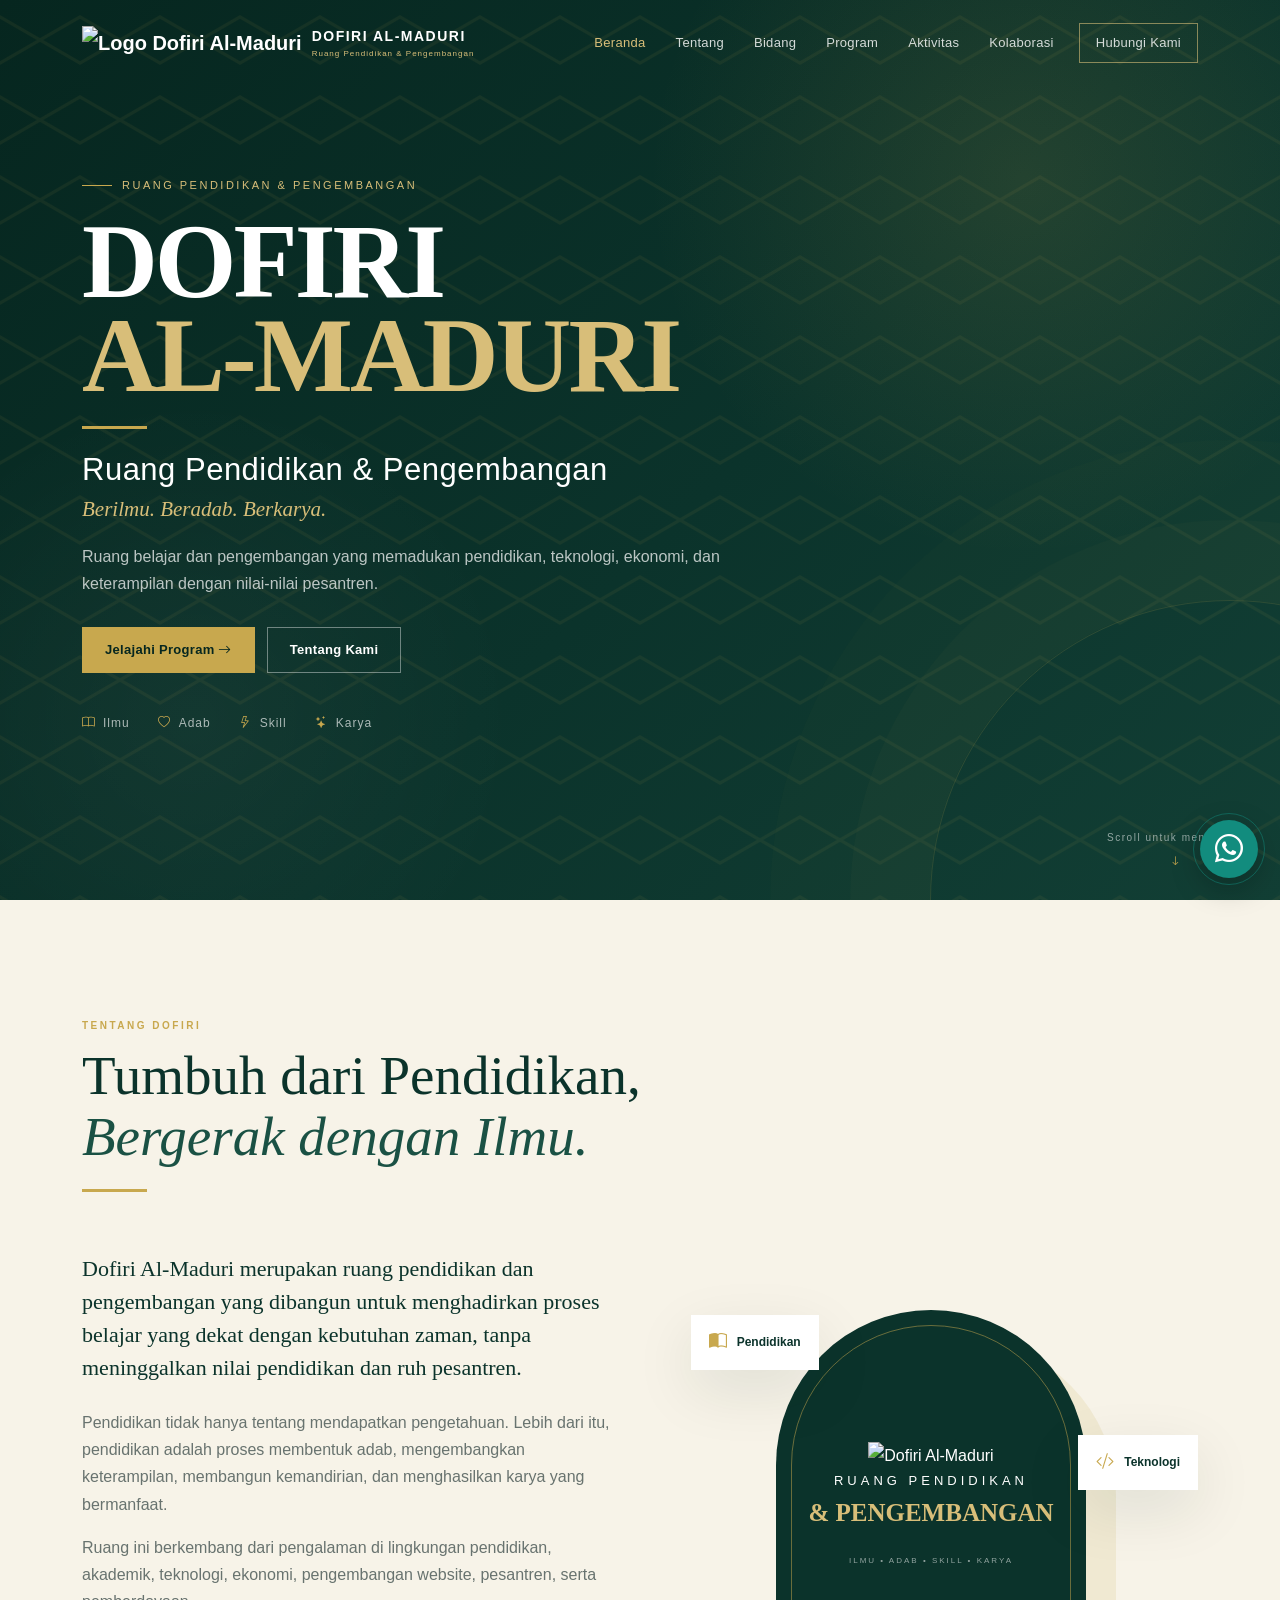
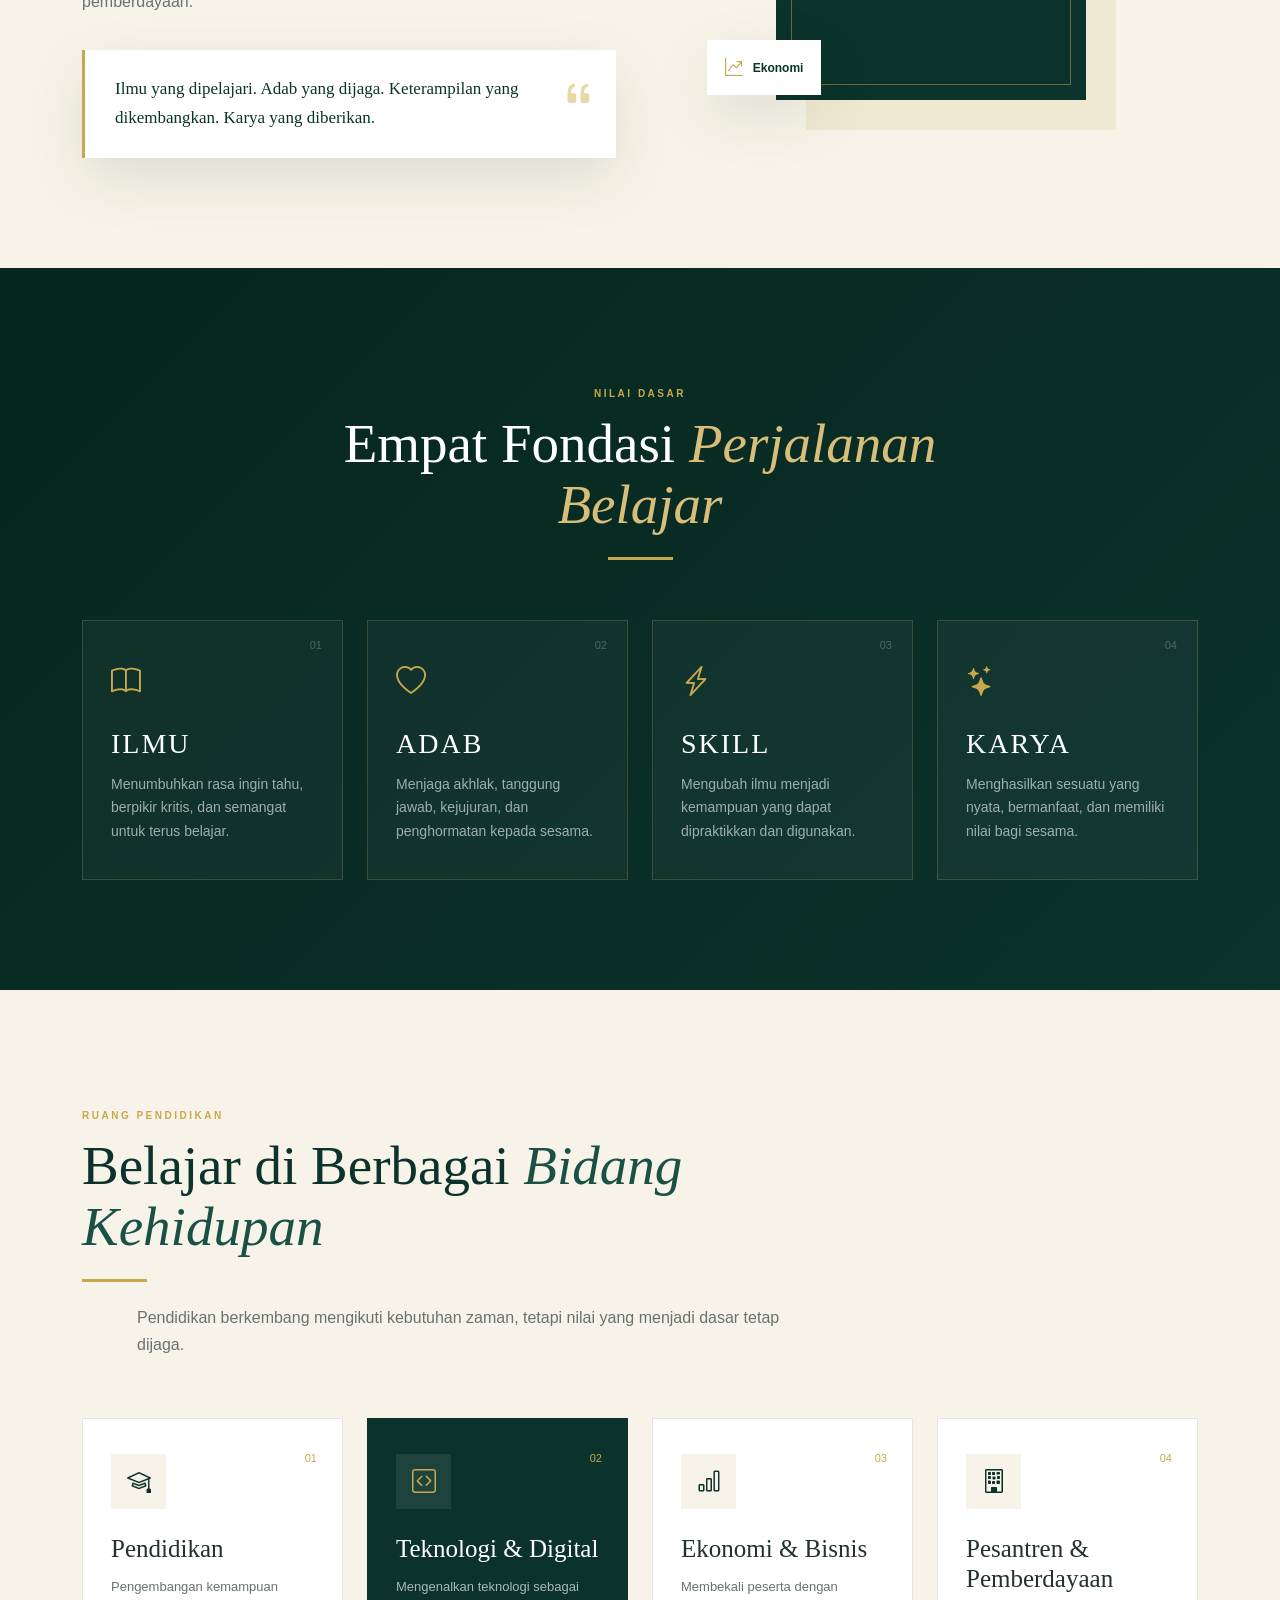
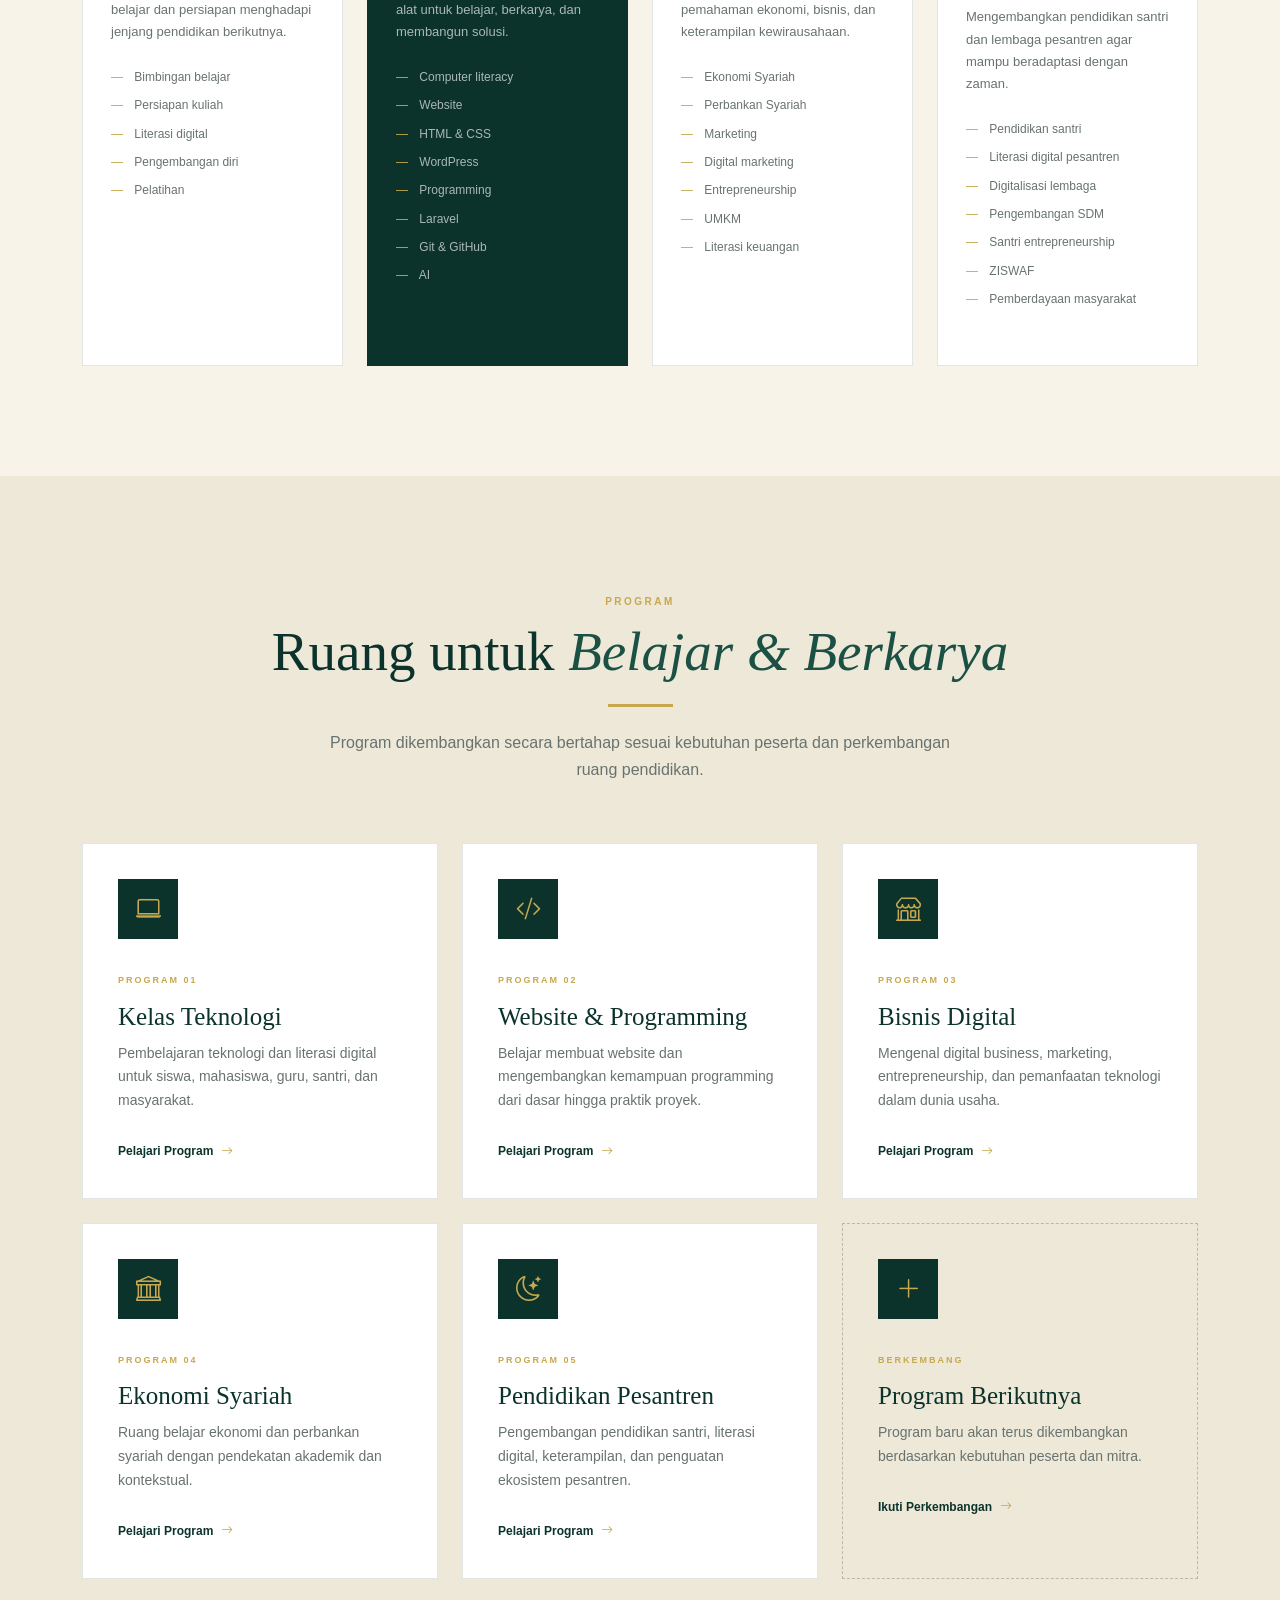
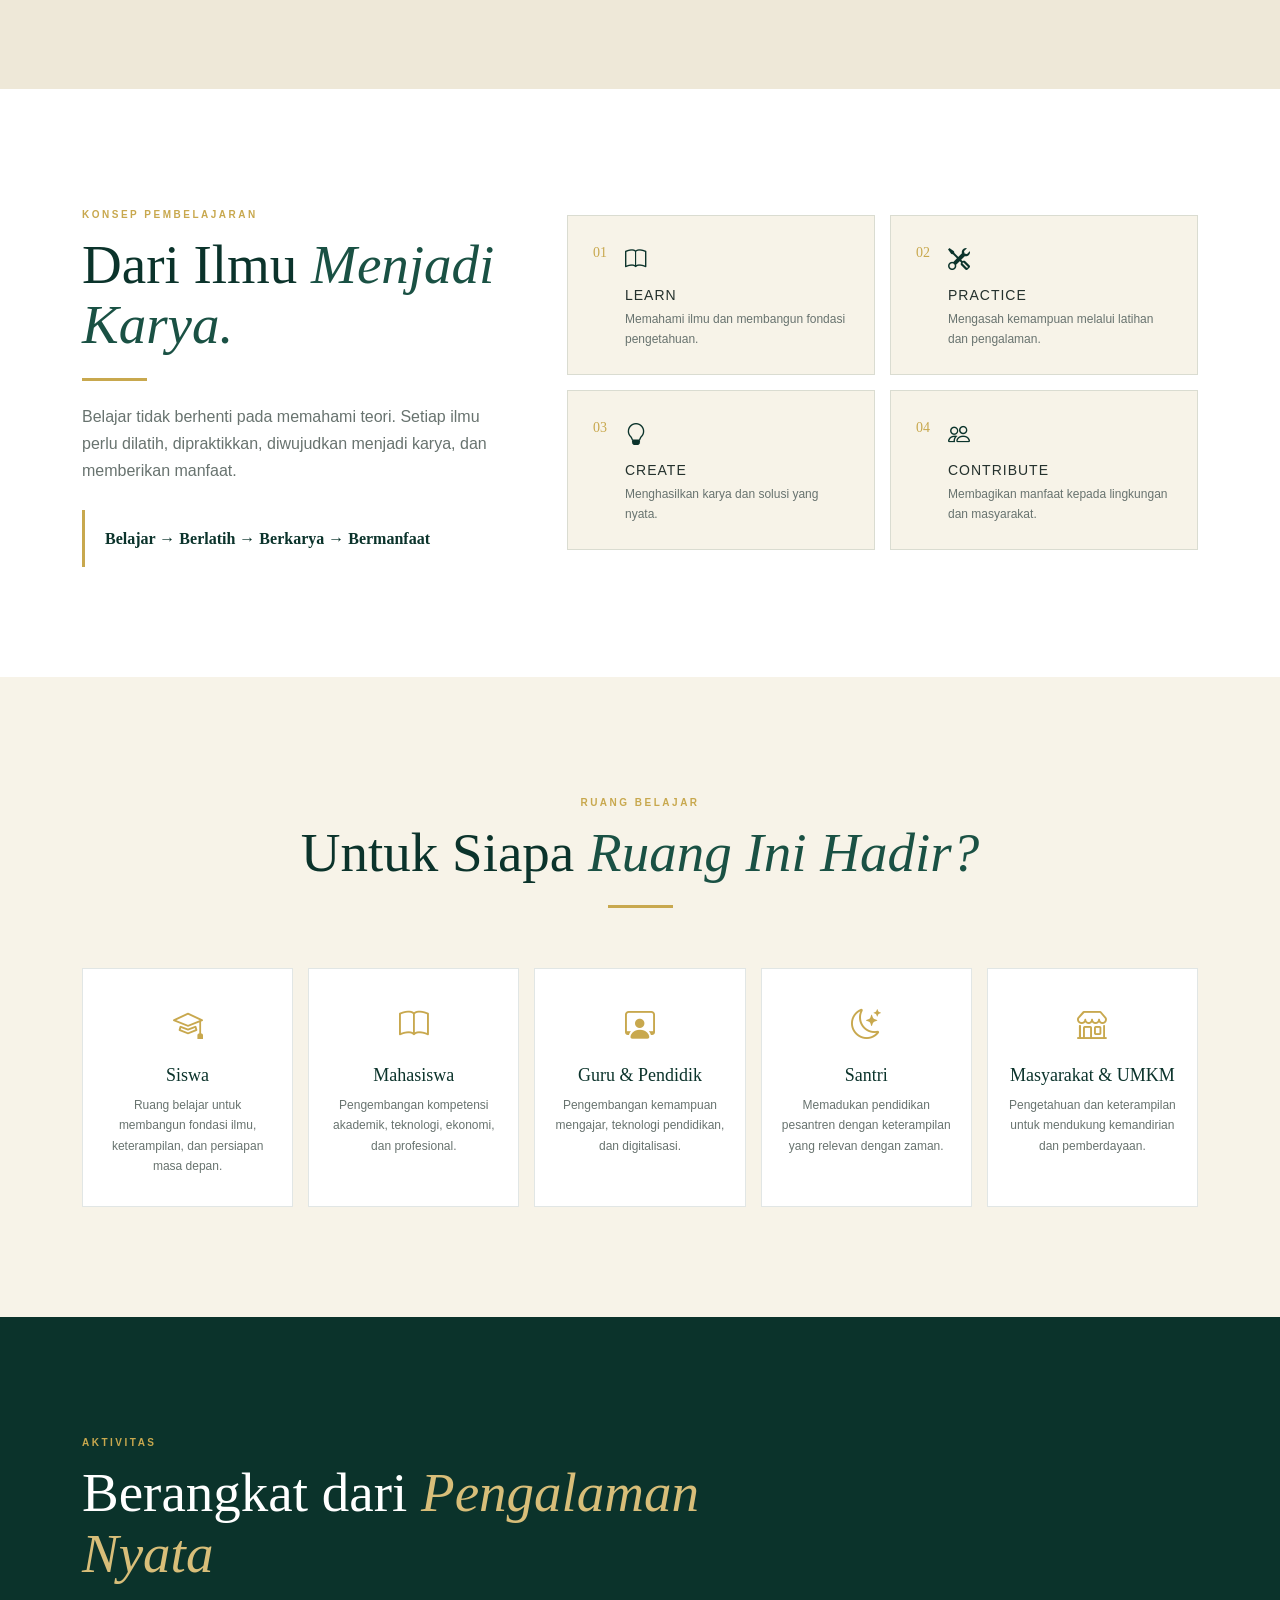
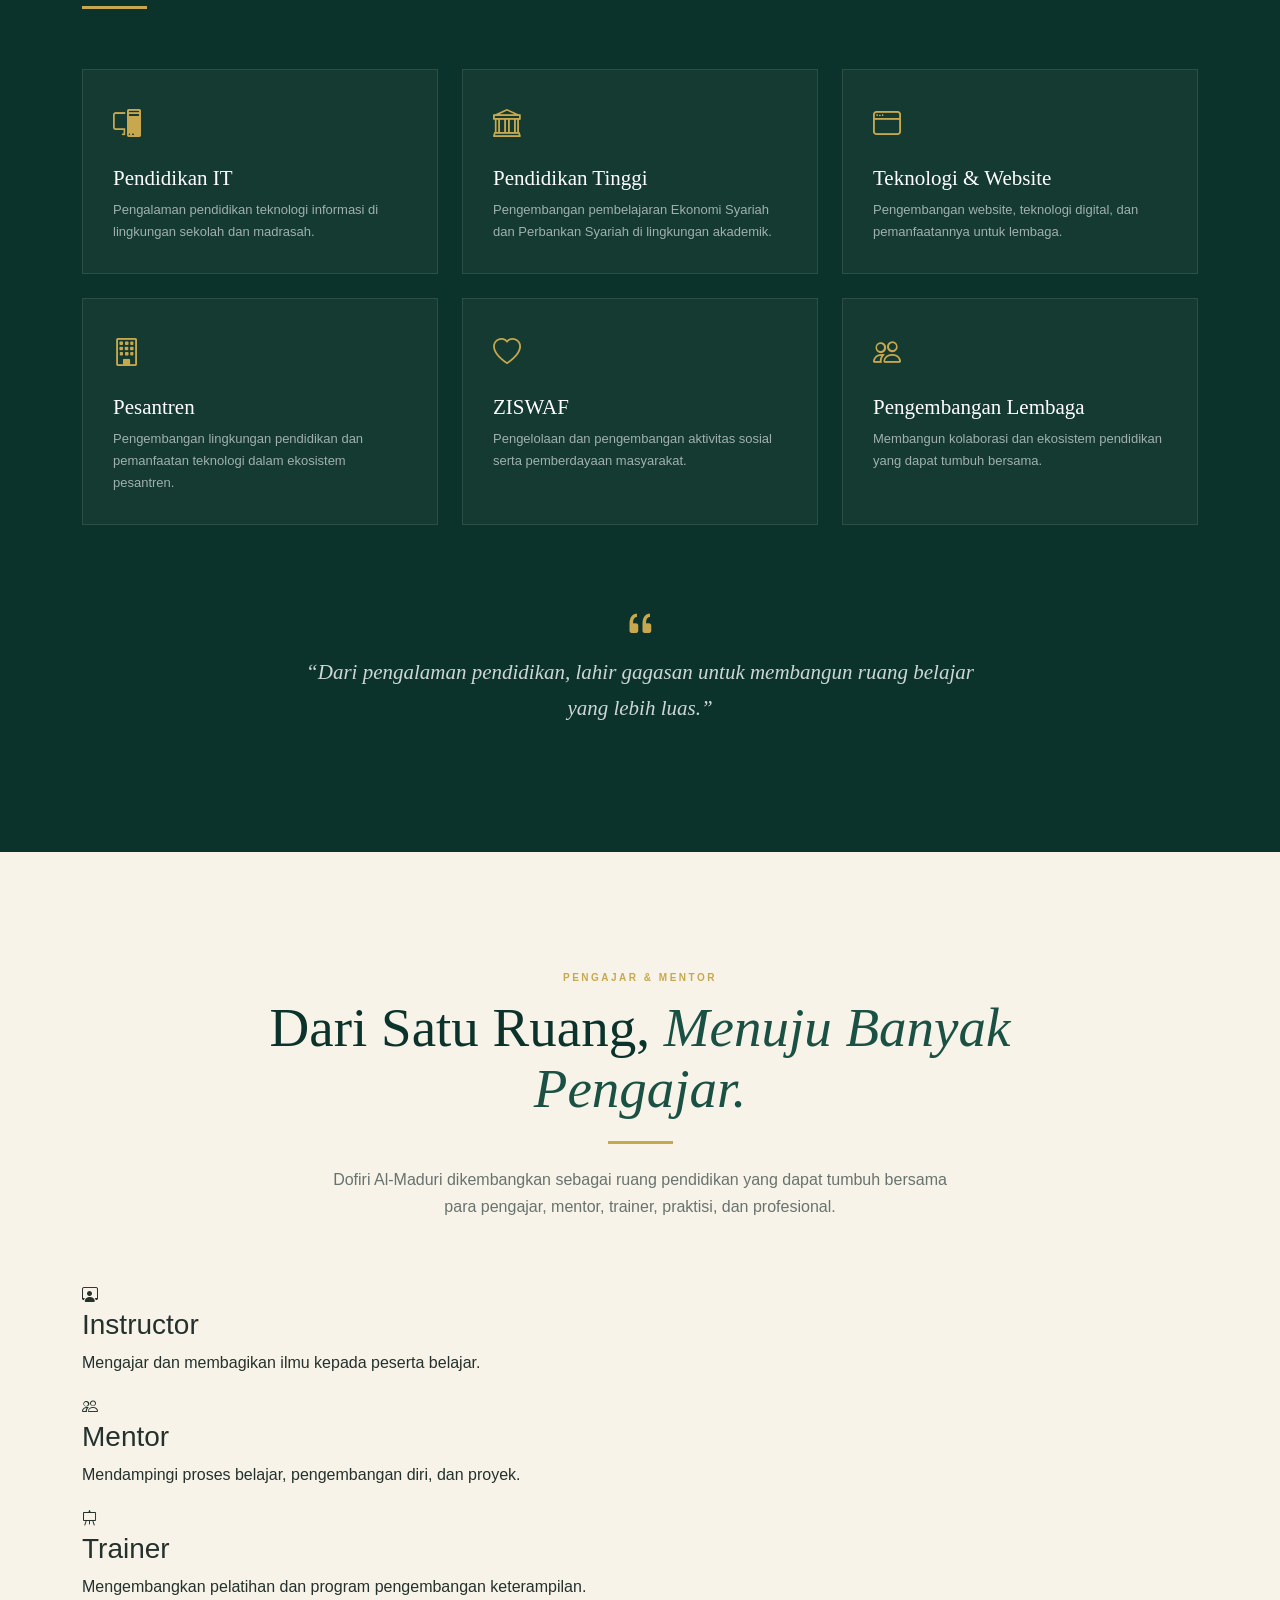
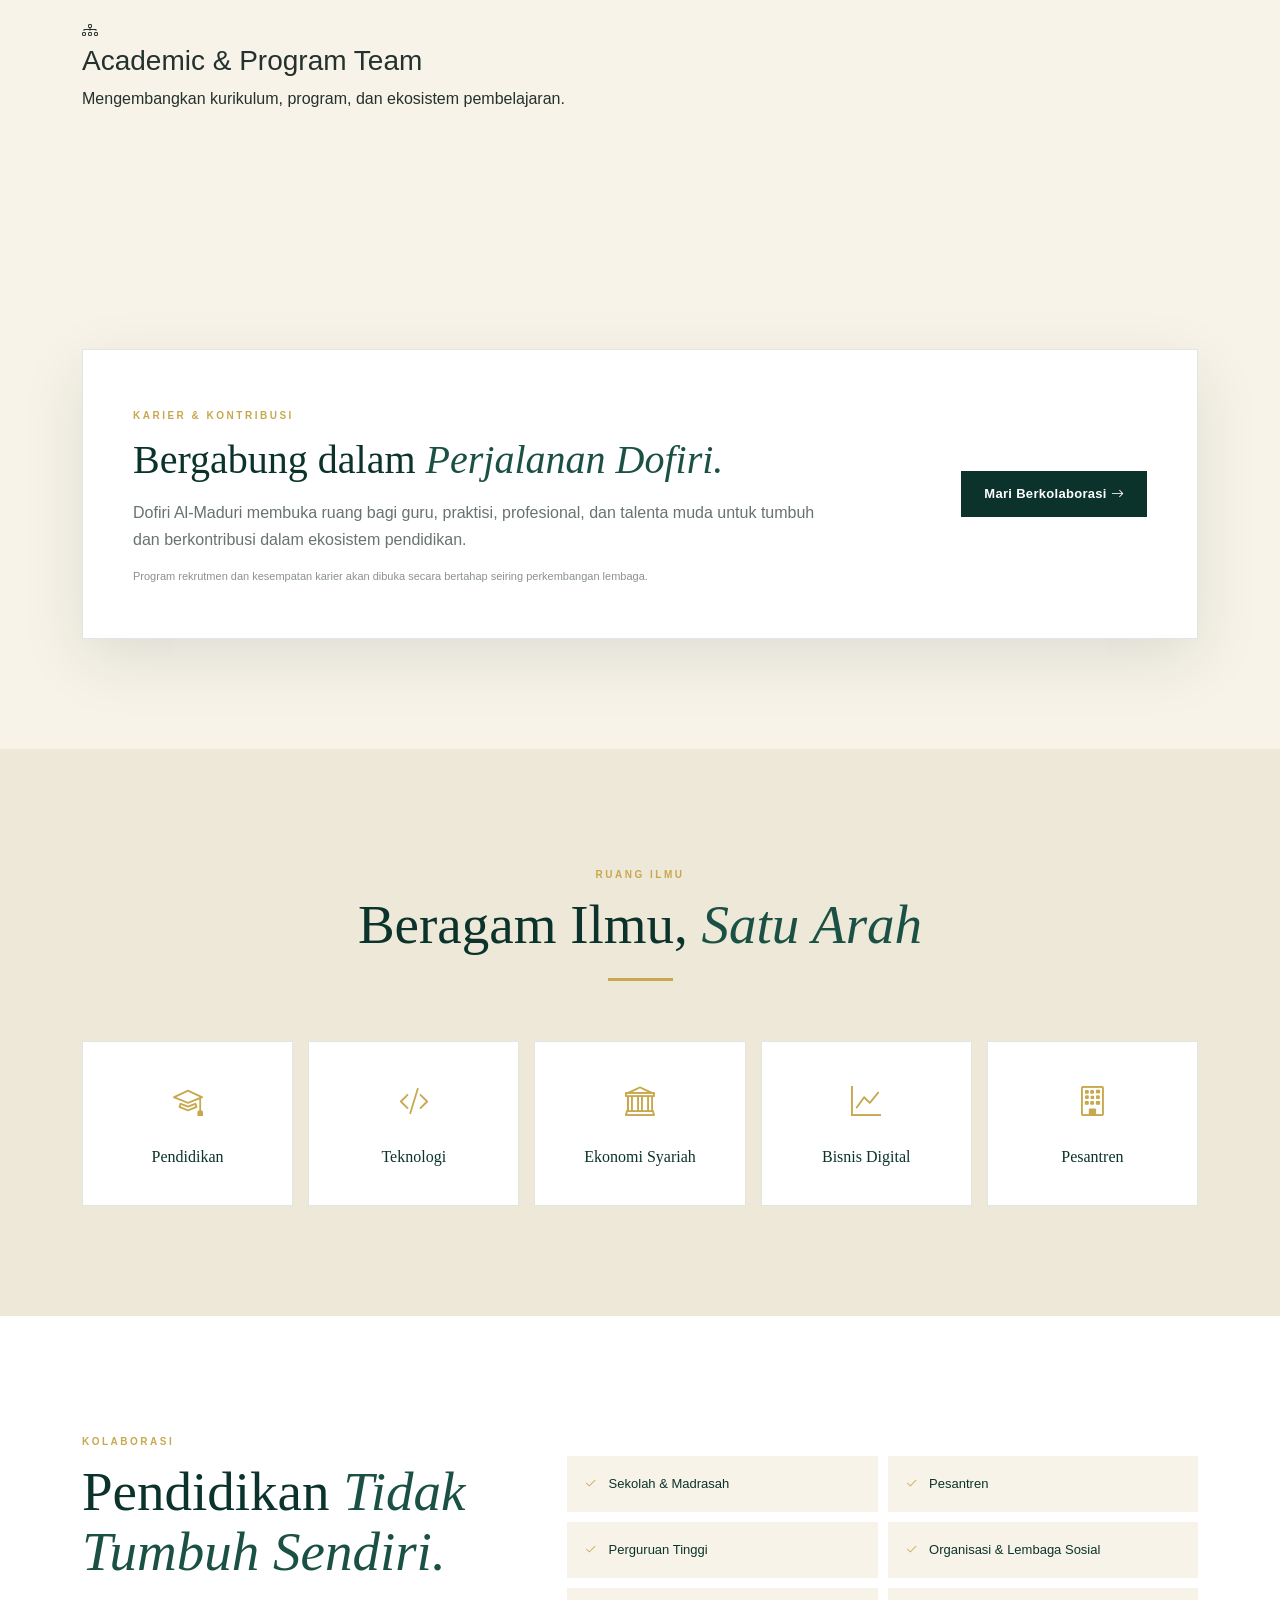
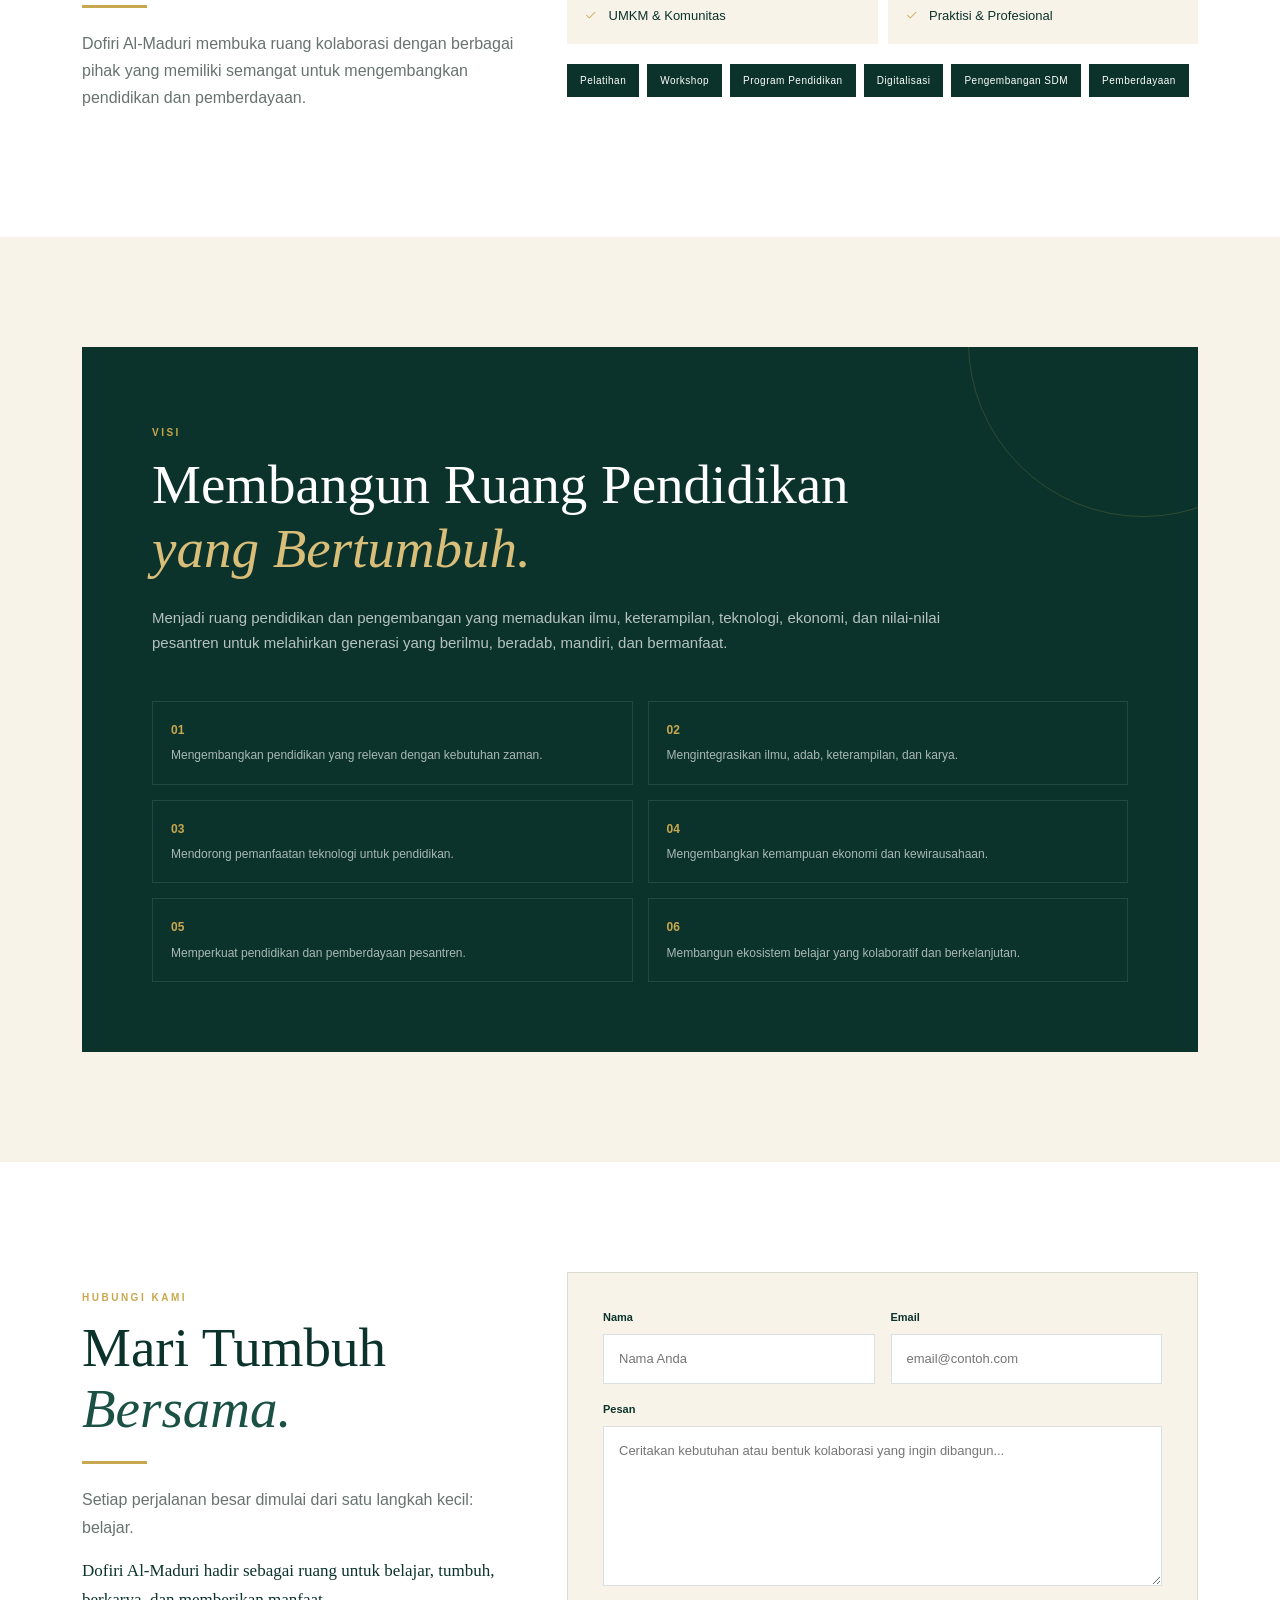
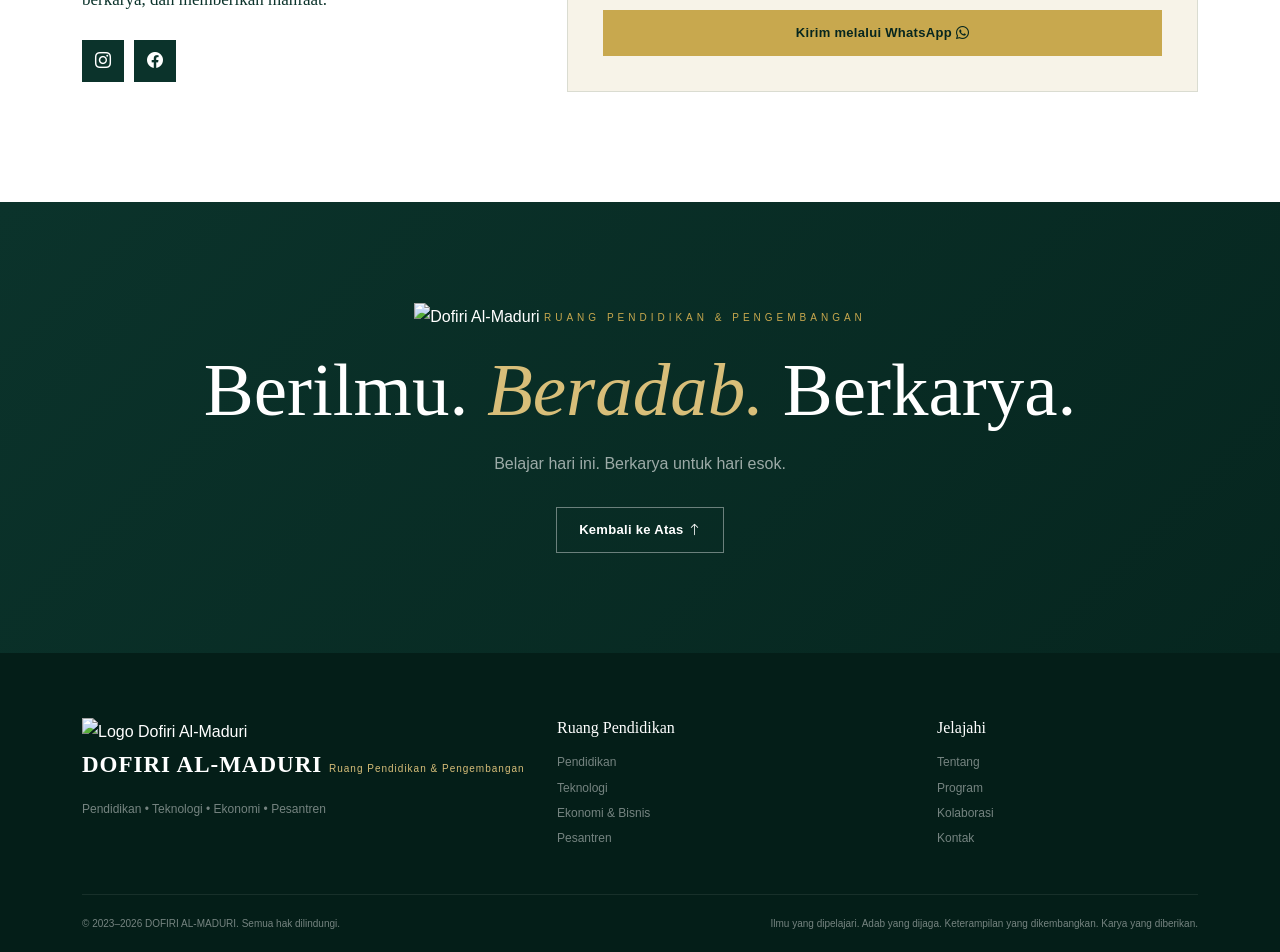
==== commit 296805a3: "ok" ====
--- a/index.html
+++ b/index.html
@@ -6,14 +6,14 @@
     <meta name="viewport" content="width=device-width, initial-scale=1.0">
 
     <meta name="description"
-        content="Dofiri Al-Maduri — Lembaga Pendidikan & Pengembangan dalam bidang pendidikan, teknologi, ekonomi, bisnis, pesantren, dan pemberdayaan.">
+        content="Dofiri Al-Maduri — Ruang Pendidikan & Pengembangan dalam bidang pendidikan, teknologi, ekonomi, bisnis, pesantren, dan pemberdayaan.">
 
     <meta name="keywords"
         content="Dofiri Al-Maduri, pendidikan, teknologi, ekonomi syariah, pesantren, programming, bisnis digital">
 
     <meta name="author" content="Dofiri Al-Maduri">
 
-    <title>DOFIRI AL-MADURI | Lembaga Pendidikan & Pengembangan</title>
+    <title>DOFIRI AL-MADURI | Ruang Pendidikan & Pengembangan</title>
 
     <!-- Bootstrap -->
     <link href="https://cdn.jsdelivr.net/npm/bootstrap@5.0.2/dist/css/bootstrap.min.css"
@@ -29,21 +29,38 @@
 
 <body id="home">
 
+
     <!-- =====================================================
          NAVBAR
     ====================================================== -->
+
     <nav class="navbar navbar-expand-lg navbar-dark fixed-top" id="mainNavbar">
+
         <div class="container">
 
             <a class="navbar-brand" href="#home">
-                <span class="brand-mark">DA</span>
+
+                <img
+                    src="https://res.cloudinary.com/dolovis/image/upload/v1789563613/dofirialmaduri.jpg"
+                    alt="Logo Dofiri Al-Maduri"
+                    class="brand-logo">
+
                 <span class="brand-text">
-                    DOFIRI AL-MADURI
-                    <small>Lembaga Pendidikan & Pengembangan</small>
+
+                    <strong>DOFIRI AL-MADURI</strong>
+
+                    <small>
+                        Ruang Pendidikan & Pengembangan
+                    </small>
+
                 </span>
+
             </a>
 
-            <button class="navbar-toggler" type="button"
+
+            <button
+                class="navbar-toggler"
+                type="button"
                 data-bs-toggle="collapse"
                 data-bs-target="#navbarNav"
                 aria-controls="navbarNav"
@@ -51,120 +68,184 @@
                 aria-label="Toggle navigation">
 
                 <span class="navbar-toggler-icon"></span>
+
             </button>
 
+
             <div class="collapse navbar-collapse" id="navbarNav">
 
                 <ul class="navbar-nav ms-auto align-items-lg-center">
 
                     <li class="nav-item">
-                        <a class="nav-link active" href="#home">Beranda</a>
+                        <a class="nav-link active" href="#home">
+                            Beranda
+                        </a>
                     </li>
 
                     <li class="nav-item">
-                        <a class="nav-link" href="#tentang">Tentang</a>
+                        <a class="nav-link" href="#tentang">
+                            Tentang
+                        </a>
                     </li>
 
                     <li class="nav-item">
-                        <a class="nav-link" href="#bidang">Bidang</a>
+                        <a class="nav-link" href="#bidang">
+                            Bidang
+                        </a>
                     </li>
 
                     <li class="nav-item">
-                        <a class="nav-link" href="#program">Program</a>
+                        <a class="nav-link" href="#program">
+                            Program
+                        </a>
                     </li>
 
                     <li class="nav-item">
-                        <a class="nav-link" href="#aktivitas">Aktivitas</a>
+                        <a class="nav-link" href="#aktivitas">
+                            Aktivitas
+                        </a>
                     </li>
 
                     <li class="nav-item">
-                        <a class="nav-link" href="#kolaborasi">Kolaborasi</a>
+                        <a class="nav-link" href="#kolaborasi">
+                            Kolaborasi
+                        </a>
                     </li>
 
                     <li class="nav-item">
+
                         <a class="nav-link nav-contact" href="#kontak">
                             Hubungi Kami
                         </a>
+
                     </li>
 
                 </ul>
 
             </div>
+
         </div>
+
     </nav>
+
 
 
     <!-- =====================================================
          HERO
     ====================================================== -->
+
     <header class="hero-section" id="hero">
 
         <div class="hero-pattern"></div>
 
+        <div class="hero-glow"></div>
+
+
         <div class="container position-relative">
 
-            <div class="row align-items-center min-vh-100">
-
-                <div class="col-lg-8">
+            <div class="row align-items-center hero-row">
+
+                <div class="col-lg-9">
 
                     <div class="hero-badge">
+
                         <span></span>
+
                         RUANG PENDIDIKAN & PENGEMBANGAN
-                    </div>
+
+                    </div>
+
 
                     <h1 class="hero-title">
+
                         DOFIRI
+
                         <span>AL-MADURI</span>
+
                     </h1>
 
+
                     <div class="hero-line"></div>
 
+
                     <h2 class="hero-subtitle">
-                        Lembaga Pendidikan & Pengembangan
+
+                        Ruang Pendidikan & Pengembangan
+
                     </h2>
 
+
                     <p class="hero-tagline">
+
                         Berilmu. Beradab. Berkarya.
+
                     </p>
 
+
                     <p class="hero-description">
-                        Ruang belajar dan pengembangan yang memadukan pendidikan,
-                        teknologi, ekonomi, dan keterampilan dengan nilai-nilai pesantren.
+
+                        Ruang belajar dan pengembangan yang memadukan
+                        pendidikan, teknologi, ekonomi, dan keterampilan
+                        dengan nilai-nilai pesantren.
+
                     </p>
 
+
                     <div class="hero-buttons">
 
                         <a href="#program" class="btn btn-gold">
+
                             Jelajahi Program
+
                             <i class="bi bi-arrow-right"></i>
+
                         </a>
 
+
                         <a href="#tentang" class="btn btn-outline-light">
-                            Tentang Dofiri
+
+                            Tentang Kami
+
                         </a>
 
                     </div>
 
+
                     <div class="hero-values">
 
                         <div>
+
                             <i class="bi bi-book"></i>
+
                             <span>Ilmu</span>
-                        </div>
+
+                        </div>
+
 
                         <div>
+
                             <i class="bi bi-heart"></i>
+
                             <span>Adab</span>
-                        </div>
+
+                        </div>
+
 
                         <div>
+
                             <i class="bi bi-lightning"></i>
+
                             <span>Skill</span>
-                        </div>
+
+                        </div>
+
 
                         <div>
+
                             <i class="bi bi-stars"></i>
+
                             <span>Karya</span>
+
                         </div>
 
                     </div>
@@ -175,17 +256,23 @@
 
         </div>
 
+
         <a href="#tentang" class="scroll-down">
+
             <span>Scroll untuk menjelajah</span>
+
             <i class="bi bi-arrow-down"></i>
+
         </a>
 
     </header>
+
 
 
     <!-- =====================================================
          TENTANG
     ====================================================== -->
+
     <section class="section section-light" id="tentang">
 
         <div class="container">
@@ -196,55 +283,78 @@
                     TENTANG DOFIRI
                 </span>
 
+
                 <h2>
+
                     Tumbuh dari Pendidikan,
-                    <span>Bergerak dengan Ilmu.</span>
+
+                    <span>
+                        Bergerak dengan Ilmu.
+                    </span>
+
                 </h2>
 
+
                 <div class="heading-line"></div>
 
             </div>
 
+
             <div class="row align-items-center g-5">
 
+
                 <div class="col-lg-6">
 
                     <div class="about-content">
 
                         <p class="lead-text">
-                            Dofiri Al-Maduri adalah ruang belajar dan pengembangan
-                            yang sedang dibangun untuk menghadirkan pendidikan yang
-                            dekat dengan kebutuhan zaman tanpa meninggalkan nilai
-                            pendidikan dan ruh pesantren.
+
+                            Dofiri Al-Maduri merupakan ruang pendidikan
+                            dan pengembangan yang dibangun untuk menghadirkan
+                            proses belajar yang dekat dengan kebutuhan zaman,
+                            tanpa meninggalkan nilai pendidikan dan ruh pesantren.
+
                         </p>
 
+
                         <p>
+
                             Pendidikan tidak hanya tentang mendapatkan pengetahuan.
                             Lebih dari itu, pendidikan adalah proses membentuk adab,
                             mengembangkan keterampilan, membangun kemandirian,
                             dan menghasilkan karya yang bermanfaat.
+
                         </p>
 
+
                         <p>
-                            Dofiri Al-Maduri tumbuh dari pengalaman di ruang kelas,
-                            dunia akademik, teknologi, pengembangan website,
-                            ekonomi, serta pengembangan lembaga dan pesantren.
+
+                            Ruang ini berkembang dari pengalaman di lingkungan
+                            pendidikan, akademik, teknologi, ekonomi,
+                            pengembangan website, pesantren, serta pemberdayaan.
+
                         </p>
 
+
                         <div class="quote-box">
+
                             <i class="bi bi-quote"></i>
 
                             <p>
+
                                 Ilmu yang dipelajari.
                                 Adab yang dijaga.
                                 Keterampilan yang dikembangkan.
                                 Karya yang diberikan.
+
                             </p>
-                        </div>
-
-                    </div>
-
-                </div>
+
+                        </div>
+
+                    </div>
+
+                </div>
+
 
 
                 <div class="col-lg-6">
@@ -255,12 +365,20 @@
 
                             <div class="arch-inner">
 
-                                <div class="arch-icon">
-                                    <i class="bi bi-mortarboard"></i>
-                                </div>
-
-                                <span>DOFIRI</span>
-                                <strong>AL-MADURI</strong>
+                                <img
+                                    src="https://res.cloudinary.com/dolovis/image/upload/v1789563613/dofirialmaduri.jpg"
+                                    alt="Dofiri Al-Maduri"
+                                    class="about-logo">
+
+
+                                <span>
+                                    RUANG PENDIDIKAN
+                                </span>
+
+                                <strong>
+                                    & PENGEMBANGAN
+                                </strong>
+
 
                                 <small>
                                     ILMU • ADAB • SKILL • KARYA
@@ -270,19 +388,37 @@
 
                         </div>
 
+
                         <div class="floating-card card-one">
+
                             <i class="bi bi-book-half"></i>
-                            <span>Pendidikan</span>
-                        </div>
+
+                            <span>
+                                Pendidikan
+                            </span>
+
+                        </div>
+
 
                         <div class="floating-card card-two">
+
                             <i class="bi bi-code-slash"></i>
-                            <span>Teknologi</span>
-                        </div>
+
+                            <span>
+                                Teknologi
+                            </span>
+
+                        </div>
+
 
                         <div class="floating-card card-three">
+
                             <i class="bi bi-graph-up-arrow"></i>
-                            <span>Ekonomi</span>
+
+                            <span>
+                                Ekonomi
+                            </span>
+
                         </div>
 
                     </div>
@@ -294,11 +430,13 @@
         </div>
 
     </section>
+
 
 
     <!-- =====================================================
          NILAI
     ====================================================== -->
+
     <section class="section values-section">
 
         <div class="container">
@@ -309,11 +447,18 @@
                     NILAI DASAR
                 </span>
 
+
                 <h2>
+
                     Empat Fondasi
-                    <span>Perjalanan Belajar</span>
+
+                    <span>
+                        Perjalanan Belajar
+                    </span>
+
                 </h2>
 
+
                 <div class="heading-line"></div>
 
             </div>
@@ -321,21 +466,29 @@
 
             <div class="row g-4">
 
+
                 <div class="col-md-6 col-lg-3">
 
                     <div class="value-card">
 
-                        <div class="value-number">01</div>
+                        <div class="value-number">
+                            01
+                        </div>
 
                         <div class="value-icon">
                             <i class="bi bi-book"></i>
                         </div>
 
-                        <h3>ILMU</h3>
+                        <h3>
+                            ILMU
+                        </h3>
 
                         <p>
-                            Menumbuhkan rasa ingin tahu, berpikir kritis,
-                            dan semangat untuk terus belajar.
+
+                            Menumbuhkan rasa ingin tahu,
+                            berpikir kritis, dan semangat
+                            untuk terus belajar.
+
                         </p>
 
                     </div>
@@ -343,21 +496,29 @@
                 </div>
 
 
+
                 <div class="col-md-6 col-lg-3">
 
                     <div class="value-card">
 
-                        <div class="value-number">02</div>
+                        <div class="value-number">
+                            02
+                        </div>
 
                         <div class="value-icon">
                             <i class="bi bi-heart"></i>
                         </div>
 
-                        <h3>ADAB</h3>
+                        <h3>
+                            ADAB
+                        </h3>
 
                         <p>
-                            Menjaga akhlak, tanggung jawab, kejujuran,
-                            dan penghormatan kepada sesama.
+
+                            Menjaga akhlak, tanggung jawab,
+                            kejujuran, dan penghormatan
+                            kepada sesama.
+
                         </p>
 
                     </div>
@@ -365,21 +526,29 @@
                 </div>
 
 
+
                 <div class="col-md-6 col-lg-3">
 
                     <div class="value-card">
 
-                        <div class="value-number">03</div>
+                        <div class="value-number">
+                            03
+                        </div>
 
                         <div class="value-icon">
                             <i class="bi bi-lightning-charge"></i>
                         </div>
 
-                        <h3>SKILL</h3>
+                        <h3>
+                            SKILL
+                        </h3>
 
                         <p>
-                            Mengubah ilmu menjadi kemampuan yang dapat
-                            dipraktikkan dan digunakan.
+
+                            Mengubah ilmu menjadi kemampuan
+                            yang dapat dipraktikkan
+                            dan digunakan.
+
                         </p>
 
                     </div>
@@ -387,21 +556,29 @@
                 </div>
 
 
+
                 <div class="col-md-6 col-lg-3">
 
                     <div class="value-card">
 
-                        <div class="value-number">04</div>
+                        <div class="value-number">
+                            04
+                        </div>
 
                         <div class="value-icon">
                             <i class="bi bi-stars"></i>
                         </div>
 
-                        <h3>KARYA</h3>
+                        <h3>
+                            KARYA
+                        </h3>
 
                         <p>
+
                             Menghasilkan sesuatu yang nyata,
-                            bermanfaat, dan memiliki nilai bagi sesama.
+                            bermanfaat, dan memiliki nilai
+                            bagi sesama.
+
                         </p>
 
                     </div>
@@ -415,9 +592,11 @@
     </section>
 
 
+
     <!-- =====================================================
-         BIDANG PENDIDIKAN
+         BIDANG
     ====================================================== -->
+
     <section class="section section-light" id="bidang">
 
         <div class="container">
@@ -428,24 +607,37 @@
                     RUANG PENDIDIKAN
                 </span>
 
+
                 <h2>
+
                     Belajar di Berbagai
-                    <span>Bidang Kehidupan</span>
+
+                    <span>
+                        Bidang Kehidupan
+                    </span>
+
                 </h2>
 
+
                 <div class="heading-line"></div>
 
+
                 <p>
+
                     Pendidikan berkembang mengikuti kebutuhan zaman,
                     tetapi nilai yang menjadi dasar tetap dijaga.
+
                 </p>
 
             </div>
 
 
+
             <div class="row g-4">
 
-                <!-- Pendidikan -->
+
+                <!-- PENDIDIKAN -->
+
                 <div class="col-md-6 col-lg-3">
 
                     <article class="field-card">
@@ -454,21 +646,45 @@
                             <i class="bi bi-mortarboard"></i>
                         </div>
 
-                        <span class="field-number">01</span>
-
-                        <h3>Pendidikan</h3>
+                        <span class="field-number">
+                            01
+                        </span>
+
+                        <h3>
+                            Pendidikan
+                        </h3>
 
                         <p>
-                            Pengembangan kemampuan belajar dan persiapan
-                            menghadapi jenjang pendidikan berikutnya.
+
+                            Pengembangan kemampuan belajar
+                            dan persiapan menghadapi
+                            jenjang pendidikan berikutnya.
+
                         </p>
 
+
                         <ul>
-                            <li>Bimbingan belajar</li>
-                            <li>Persiapan kuliah</li>
-                            <li>Literasi digital</li>
-                            <li>Pengembangan diri</li>
-                            <li>Pelatihan</li>
+
+                            <li>
+                                Bimbingan belajar
+                            </li>
+
+                            <li>
+                                Persiapan kuliah
+                            </li>
+
+                            <li>
+                                Literasi digital
+                            </li>
+
+                            <li>
+                                Pengembangan diri
+                            </li>
+
+                            <li>
+                                Pelatihan
+                            </li>
+
                         </ul>
 
                     </article>
@@ -476,7 +692,9 @@
                 </div>
 
 
-                <!-- Teknologi -->
+
+                <!-- TEKNOLOGI -->
+
                 <div class="col-md-6 col-lg-3">
 
                     <article class="field-card featured">
@@ -485,24 +703,57 @@
                             <i class="bi bi-code-square"></i>
                         </div>
 
-                        <span class="field-number">02</span>
-
-                        <h3>Teknologi & Digital</h3>
+                        <span class="field-number">
+                            02
+                        </span>
+
+                        <h3>
+                            Teknologi & Digital
+                        </h3>
 
                         <p>
-                            Mengenalkan teknologi sebagai alat untuk
-                            belajar, berkarya, dan membangun solusi.
+
+                            Mengenalkan teknologi sebagai alat
+                            untuk belajar, berkarya,
+                            dan membangun solusi.
+
                         </p>
 
+
                         <ul>
-                            <li>Computer literacy</li>
-                            <li>Website</li>
-                            <li>HTML & CSS</li>
-                            <li>WordPress</li>
-                            <li>Programming</li>
-                            <li>Laravel</li>
-                            <li>Git & GitHub</li>
-                            <li>AI</li>
+
+                            <li>
+                                Computer literacy
+                            </li>
+
+                            <li>
+                                Website
+                            </li>
+
+                            <li>
+                                HTML & CSS
+                            </li>
+
+                            <li>
+                                WordPress
+                            </li>
+
+                            <li>
+                                Programming
+                            </li>
+
+                            <li>
+                                Laravel
+                            </li>
+
+                            <li>
+                                Git & GitHub
+                            </li>
+
+                            <li>
+                                AI
+                            </li>
+
                         </ul>
 
                     </article>
@@ -510,7 +761,9 @@
                 </div>
 
 
-                <!-- Ekonomi -->
+
+                <!-- EKONOMI -->
+
                 <div class="col-md-6 col-lg-3">
 
                     <article class="field-card">
@@ -519,23 +772,53 @@
                             <i class="bi bi-bar-chart"></i>
                         </div>
 
-                        <span class="field-number">03</span>
-
-                        <h3>Ekonomi & Bisnis</h3>
+                        <span class="field-number">
+                            03
+                        </span>
+
+                        <h3>
+                            Ekonomi & Bisnis
+                        </h3>
 
                         <p>
-                            Membekali peserta dengan pemahaman ekonomi,
-                            bisnis, dan keterampilan kewirausahaan.
+
+                            Membekali peserta dengan pemahaman
+                            ekonomi, bisnis, dan keterampilan
+                            kewirausahaan.
+
                         </p>
 
+
                         <ul>
-                            <li>Ekonomi Syariah</li>
-                            <li>Perbankan Syariah</li>
-                            <li>Marketing</li>
-                            <li>Digital marketing</li>
-                            <li>Entrepreneurship</li>
-                            <li>UMKM</li>
-                            <li>Literasi keuangan</li>
+
+                            <li>
+                                Ekonomi Syariah
+                            </li>
+
+                            <li>
+                                Perbankan Syariah
+                            </li>
+
+                            <li>
+                                Marketing
+                            </li>
+
+                            <li>
+                                Digital marketing
+                            </li>
+
+                            <li>
+                                Entrepreneurship
+                            </li>
+
+                            <li>
+                                UMKM
+                            </li>
+
+                            <li>
+                                Literasi keuangan
+                            </li>
+
                         </ul>
 
                     </article>
@@ -543,7 +826,9 @@
                 </div>
 
 
-                <!-- Pesantren -->
+
+                <!-- PESANTREN -->
+
                 <div class="col-md-6 col-lg-3">
 
                     <article class="field-card">
@@ -552,23 +837,53 @@
                             <i class="bi bi-building"></i>
                         </div>
 
-                        <span class="field-number">04</span>
-
-                        <h3>Pesantren & Pemberdayaan</h3>
+                        <span class="field-number">
+                            04
+                        </span>
+
+                        <h3>
+                            Pesantren & Pemberdayaan
+                        </h3>
 
                         <p>
-                            Mengembangkan pendidikan santri dan lembaga
-                            pesantren agar mampu beradaptasi dengan zaman.
+
+                            Mengembangkan pendidikan santri
+                            dan lembaga pesantren agar
+                            mampu beradaptasi dengan zaman.
+
                         </p>
 
+
                         <ul>
-                            <li>Pendidikan santri</li>
-                            <li>Literasi digital pesantren</li>
-                            <li>Digitalisasi lembaga</li>
-                            <li>Pengembangan SDM</li>
-                            <li>Santri entrepreneurship</li>
-                            <li>ZISWAF</li>
-                            <li>Pemberdayaan masyarakat</li>
+
+                            <li>
+                                Pendidikan santri
+                            </li>
+
+                            <li>
+                                Literasi digital pesantren
+                            </li>
+
+                            <li>
+                                Digitalisasi lembaga
+                            </li>
+
+                            <li>
+                                Pengembangan SDM
+                            </li>
+
+                            <li>
+                                Santri entrepreneurship
+                            </li>
+
+                            <li>
+                                ZISWAF
+                            </li>
+
+                            <li>
+                                Pemberdayaan masyarakat
+                            </li>
+
                         </ul>
 
                     </article>
@@ -580,11 +895,13 @@
         </div>
 
     </section>
+
 
 
     <!-- =====================================================
          PROGRAM
     ====================================================== -->
+
     <section class="section program-section" id="program">
 
         <div class="container">
@@ -595,22 +912,35 @@
                     PROGRAM
                 </span>
 
+
                 <h2>
+
                     Ruang untuk
-                    <span>Belajar & Berkarya</span>
+
+                    <span>
+                        Belajar & Berkarya
+                    </span>
+
                 </h2>
 
+
                 <div class="heading-line"></div>
 
+
                 <p>
-                    Program dikembangkan secara bertahap sesuai kebutuhan
-                    peserta dan perkembangan lembaga.
+
+                    Program dikembangkan secara bertahap
+                    sesuai kebutuhan peserta dan perkembangan
+                    ruang pendidikan.
+
                 </p>
 
             </div>
 
 
+
             <div class="row g-4">
+
 
                 <div class="col-md-6 col-lg-4">
 
@@ -620,24 +950,34 @@
                             <i class="bi bi-laptop"></i>
                         </div>
 
-                        <span>PROGRAM 01</span>
-
-                        <h3>Kelas Teknologi</h3>
+                        <span>
+                            PROGRAM 01
+                        </span>
+
+                        <h3>
+                            Kelas Teknologi
+                        </h3>
 
                         <p>
-                            Pembelajaran teknologi dan literasi digital
-                            untuk siswa, mahasiswa, guru, santri,
-                            dan masyarakat.
+
+                            Pembelajaran teknologi dan literasi
+                            digital untuk siswa, mahasiswa,
+                            guru, santri, dan masyarakat.
+
                         </p>
 
                         <a href="#kontak">
+
                             Pelajari Program
+
                             <i class="bi bi-arrow-right"></i>
+
                         </a>
 
                     </div>
 
                 </div>
+
 
 
                 <div class="col-md-6 col-lg-4">
@@ -648,24 +988,34 @@
                             <i class="bi bi-code-slash"></i>
                         </div>
 
-                        <span>PROGRAM 02</span>
-
-                        <h3>Website & Programming</h3>
+                        <span>
+                            PROGRAM 02
+                        </span>
+
+                        <h3>
+                            Website & Programming
+                        </h3>
 
                         <p>
-                            Belajar membuat website dan mengembangkan
-                            kemampuan programming dari dasar hingga
-                            praktik proyek.
+
+                            Belajar membuat website dan
+                            mengembangkan kemampuan programming
+                            dari dasar hingga praktik proyek.
+
                         </p>
 
                         <a href="#kontak">
+
                             Pelajari Program
+
                             <i class="bi bi-arrow-right"></i>
+
                         </a>
 
                     </div>
 
                 </div>
+
 
 
                 <div class="col-md-6 col-lg-4">
@@ -676,24 +1026,35 @@
                             <i class="bi bi-shop"></i>
                         </div>
 
-                        <span>PROGRAM 03</span>
-
-                        <h3>Bisnis Digital</h3>
+                        <span>
+                            PROGRAM 03
+                        </span>
+
+                        <h3>
+                            Bisnis Digital
+                        </h3>
 
                         <p>
-                            Mengenal digital business, marketing,
-                            entrepreneurship, dan pemanfaatan teknologi
+
+                            Mengenal digital business,
+                            marketing, entrepreneurship,
+                            dan pemanfaatan teknologi
                             dalam dunia usaha.
+
                         </p>
 
                         <a href="#kontak">
+
                             Pelajari Program
+
                             <i class="bi bi-arrow-right"></i>
+
                         </a>
 
                     </div>
 
                 </div>
+
 
 
                 <div class="col-md-6 col-lg-4">
@@ -704,23 +1065,34 @@
                             <i class="bi bi-bank"></i>
                         </div>
 
-                        <span>PROGRAM 04</span>
-
-                        <h3>Ekonomi Syariah</h3>
+                        <span>
+                            PROGRAM 04
+                        </span>
+
+                        <h3>
+                            Ekonomi Syariah
+                        </h3>
 
                         <p>
-                            Ruang belajar ekonomi dan perbankan syariah
-                            dengan pendekatan akademik dan kontekstual.
+
+                            Ruang belajar ekonomi dan
+                            perbankan syariah dengan pendekatan
+                            akademik dan kontekstual.
+
                         </p>
 
                         <a href="#kontak">
+
                             Pelajari Program
+
                             <i class="bi bi-arrow-right"></i>
+
                         </a>
 
                     </div>
 
                 </div>
+
 
 
                 <div class="col-md-6 col-lg-4">
@@ -731,23 +1103,34 @@
                             <i class="bi bi-moon-stars"></i>
                         </div>
 
-                        <span>PROGRAM 05</span>
-
-                        <h3>Pendidikan Pesantren</h3>
+                        <span>
+                            PROGRAM 05
+                        </span>
+
+                        <h3>
+                            Pendidikan Pesantren
+                        </h3>
 
                         <p>
-                            Pengembangan pendidikan santri, literasi digital,
-                            keterampilan, dan penguatan ekosistem pesantren.
+
+                            Pengembangan pendidikan santri,
+                            literasi digital, keterampilan,
+                            dan penguatan ekosistem pesantren.
+
                         </p>
 
                         <a href="#kontak">
+
                             Pelajari Program
+
                             <i class="bi bi-arrow-right"></i>
+
                         </a>
 
                     </div>
 
                 </div>
+
 
 
                 <div class="col-md-6 col-lg-4">
@@ -758,18 +1141,28 @@
                             <i class="bi bi-plus-lg"></i>
                         </div>
 
-                        <span>BERKEMBANG</span>
-
-                        <h3>Program Berikutnya</h3>
+                        <span>
+                            BERKEMBANG
+                        </span>
+
+                        <h3>
+                            Program Berikutnya
+                        </h3>
 
                         <p>
+
                             Program baru akan terus dikembangkan
-                            berdasarkan kebutuhan peserta dan mitra.
+                            berdasarkan kebutuhan peserta
+                            dan mitra.
+
                         </p>
 
                         <a href="#kontak">
+
                             Ikuti Perkembangan
+
                             <i class="bi bi-arrow-right"></i>
+
                         </a>
 
                     </div>
@@ -783,14 +1176,17 @@
     </section>
 
 
+
     <!-- =====================================================
-         METODE PEMBELAJARAN
+         KONSEP PEMBELAJARAN
     ====================================================== -->
+
     <section class="section learning-section">
 
         <div class="container">
 
             <div class="row align-items-center g-5">
+
 
                 <div class="col-lg-5">
 
@@ -798,87 +1194,133 @@
                         KONSEP PEMBELAJARAN
                     </span>
 
+
                     <h2 class="display-title">
+
                         Dari Ilmu
-                        <span>Menjadi Karya.</span>
+
+                        <span>
+                            Menjadi Karya.
+                        </span>
+
                     </h2>
 
+
                     <div class="heading-line"></div>
 
+
                     <p class="section-text">
+
                         Belajar tidak berhenti pada memahami teori.
                         Setiap ilmu perlu dilatih, dipraktikkan,
                         diwujudkan menjadi karya, dan memberikan manfaat.
+
                     </p>
 
+
                     <div class="learning-quote">
+
                         <strong>
                             Belajar → Berlatih → Berkarya → Bermanfaat
                         </strong>
-                    </div>
-
-                </div>
+
+                    </div>
+
+                </div>
+
 
 
                 <div class="col-lg-7">
 
                     <div class="learning-steps">
 
+
                         <div class="learning-step">
 
                             <span>01</span>
 
                             <div>
+
                                 <i class="bi bi-book"></i>
-                                <h3>LEARN</h3>
+
+                                <h3>
+                                    LEARN
+                                </h3>
+
                                 <p>
-                                    Memahami ilmu dan membangun fondasi pengetahuan.
+                                    Memahami ilmu dan membangun
+                                    fondasi pengetahuan.
                                 </p>
+
                             </div>
 
                         </div>
 
 
+
                         <div class="learning-step">
 
                             <span>02</span>
 
                             <div>
+
                                 <i class="bi bi-tools"></i>
-                                <h3>PRACTICE</h3>
+
+                                <h3>
+                                    PRACTICE
+                                </h3>
+
                                 <p>
-                                    Mengasah kemampuan melalui latihan dan pengalaman.
+                                    Mengasah kemampuan melalui
+                                    latihan dan pengalaman.
                                 </p>
+
                             </div>
 
                         </div>
 
 
+
                         <div class="learning-step">
 
                             <span>03</span>
 
                             <div>
+
                                 <i class="bi bi-lightbulb"></i>
-                                <h3>CREATE</h3>
+
+                                <h3>
+                                    CREATE
+                                </h3>
+
                                 <p>
-                                    Menghasilkan karya dan solusi yang nyata.
+                                    Menghasilkan karya dan
+                                    solusi yang nyata.
                                 </p>
+
                             </div>
 
                         </div>
 
 
+
                         <div class="learning-step">
 
                             <span>04</span>
 
                             <div>
+
                                 <i class="bi bi-people"></i>
-                                <h3>CONTRIBUTE</h3>
+
+                                <h3>
+                                    CONTRIBUTE
+                                </h3>
+
                                 <p>
-                                    Membagikan manfaat kepada lingkungan dan masyarakat.
+                                    Membagikan manfaat kepada
+                                    lingkungan dan masyarakat.
                                 </p>
+
                             </div>
 
                         </div>
@@ -892,11 +1334,13 @@
         </div>
 
     </section>
+
 
 
     <!-- =====================================================
          RUANG BELAJAR
     ====================================================== -->
+
     <section class="section section-light">
 
         <div class="container">
@@ -907,11 +1351,18 @@
                     RUANG BELAJAR
                 </span>
 
+
                 <h2>
+
                     Untuk Siapa
-                    <span>Dofiri Hadir?</span>
+
+                    <span>
+                        Ruang Ini Hadir?
+                    </span>
+
                 </h2>
 
+
                 <div class="heading-line"></div>
 
             </div>
@@ -919,49 +1370,100 @@
 
             <div class="audience-grid">
 
+
                 <div class="audience-card">
+
                     <i class="bi bi-mortarboard"></i>
-                    <h3>Siswa</h3>
+
+                    <h3>
+                        Siswa
+                    </h3>
+
                     <p>
-                        Ruang belajar untuk membangun fondasi ilmu,
-                        keterampilan, dan persiapan masa depan.
+
+                        Ruang belajar untuk membangun
+                        fondasi ilmu, keterampilan,
+                        dan persiapan masa depan.
+
                     </p>
-                </div>
+
+                </div>
+
+
 
                 <div class="audience-card">
+
                     <i class="bi bi-book"></i>
-                    <h3>Mahasiswa</h3>
+
+                    <h3>
+                        Mahasiswa
+                    </h3>
+
                     <p>
+
                         Pengembangan kompetensi akademik,
                         teknologi, ekonomi, dan profesional.
+
                     </p>
-                </div>
+
+                </div>
+
+
 
                 <div class="audience-card">
+
                     <i class="bi bi-person-workspace"></i>
-                    <h3>Guru & Pendidik</h3>
+
+                    <h3>
+                        Guru & Pendidik
+                    </h3>
+
                     <p>
+
                         Pengembangan kemampuan mengajar,
                         teknologi pendidikan, dan digitalisasi.
+
                     </p>
-                </div>
+
+                </div>
+
+
 
                 <div class="audience-card">
+
                     <i class="bi bi-moon-stars"></i>
-                    <h3>Santri</h3>
+
+                    <h3>
+                        Santri
+                    </h3>
+
                     <p>
-                        Memadukan pendidikan pesantren dengan
-                        keterampilan yang relevan dengan zaman.
+
+                        Memadukan pendidikan pesantren
+                        dengan keterampilan yang relevan
+                        dengan zaman.
+
                     </p>
-                </div>
+
+                </div>
+
+
 
                 <div class="audience-card">
+
                     <i class="bi bi-shop"></i>
-                    <h3>Masyarakat & UMKM</h3>
+
+                    <h3>
+                        Masyarakat & UMKM
+                    </h3>
+
                     <p>
-                        Pengetahuan dan keterampilan untuk mendukung
-                        kemandirian dan pemberdayaan.
+
+                        Pengetahuan dan keterampilan untuk
+                        mendukung kemandirian dan pemberdayaan.
+
                     </p>
+
                 </div>
 
             </div>
@@ -969,11 +1471,13 @@
         </div>
 
     </section>
+
 
 
     <!-- =====================================================
          AKTIVITAS
     ====================================================== -->
+
     <section class="section activity-section" id="aktivitas">
 
         <div class="container">
@@ -984,11 +1488,18 @@
                     AKTIVITAS
                 </span>
 
+
                 <h2>
+
                     Berangkat dari
-                    <span>Pengalaman Nyata</span>
+
+                    <span>
+                        Pengalaman Nyata
+                    </span>
+
                 </h2>
 
+
                 <div class="heading-line"></div>
 
             </div>
@@ -996,109 +1507,157 @@
 
             <div class="row g-4">
 
+
                 <div class="col-md-6 col-lg-4">
 
                     <div class="activity-card">
+
                         <div class="activity-icon">
                             <i class="bi bi-pc-display"></i>
                         </div>
 
-                        <h3>Pendidikan IT</h3>
+                        <h3>
+                            Pendidikan IT
+                        </h3>
 
                         <p>
-                            Pengalaman mengajar teknologi informasi
-                            di lingkungan pendidikan dan sekolah.
+
+                            Pengalaman pendidikan teknologi
+                            informasi di lingkungan sekolah
+                            dan madrasah.
+
                         </p>
-                    </div>
-
-                </div>
+
+                    </div>
+
+                </div>
+
 
 
                 <div class="col-md-6 col-lg-4">
 
                     <div class="activity-card">
+
                         <div class="activity-icon">
                             <i class="bi bi-bank"></i>
                         </div>
 
-                        <h3>Pendidikan Tinggi</h3>
+                        <h3>
+                            Pendidikan Tinggi
+                        </h3>
 
                         <p>
-                            Pengajaran Ekonomi Syariah dan
-                            Perbankan Syariah di lingkungan perguruan tinggi.
+
+                            Pengembangan pembelajaran
+                            Ekonomi Syariah dan Perbankan
+                            Syariah di lingkungan akademik.
+
                         </p>
-                    </div>
-
-                </div>
+
+                    </div>
+
+                </div>
+
 
 
                 <div class="col-md-6 col-lg-4">
 
                     <div class="activity-card">
+
                         <div class="activity-icon">
                             <i class="bi bi-window"></i>
                         </div>
 
-                        <h3>Teknologi & Website</h3>
+                        <h3>
+                            Teknologi & Website
+                        </h3>
 
                         <p>
-                            Pengembangan website, teknologi digital,
-                            dan pemanfaatannya untuk lembaga.
+
+                            Pengembangan website, teknologi
+                            digital, dan pemanfaatannya
+                            untuk lembaga.
+
                         </p>
-                    </div>
-
-                </div>
+
+                    </div>
+
+                </div>
+
 
 
                 <div class="col-md-6 col-lg-4">
 
                     <div class="activity-card">
+
                         <div class="activity-icon">
                             <i class="bi bi-building"></i>
                         </div>
 
-                        <h3>Pesantren</h3>
+                        <h3>
+                            Pesantren
+                        </h3>
 
                         <p>
-                            Pengalaman dalam pengelolaan dan
-                            pengembangan lingkungan pendidikan pesantren.
+
+                            Pengembangan lingkungan pendidikan
+                            dan pemanfaatan teknologi
+                            dalam ekosistem pesantren.
+
                         </p>
-                    </div>
-
-                </div>
+
+                    </div>
+
+                </div>
+
 
 
                 <div class="col-md-6 col-lg-4">
 
                     <div class="activity-card">
+
                         <div class="activity-icon">
                             <i class="bi bi-heart"></i>
                         </div>
 
-                        <h3>ZISWAF</h3>
+                        <h3>
+                            ZISWAF
+                        </h3>
 
                         <p>
-                            Pengelolaan dana ZISWAF dan pengembangan
-                            aktivitas sosial serta pemberdayaan.
+
+                            Pengelolaan dan pengembangan
+                            aktivitas sosial serta
+                            pemberdayaan masyarakat.
+
                         </p>
-                    </div>
-
-                </div>
+
+                    </div>
+
+                </div>
+
 
 
                 <div class="col-md-6 col-lg-4">
 
                     <div class="activity-card">
+
                         <div class="activity-icon">
                             <i class="bi bi-people"></i>
                         </div>
 
-                        <h3>Pengembangan Lembaga</h3>
+                        <h3>
+                            Pengembangan Lembaga
+                        </h3>
 
                         <p>
-                            Membangun kolaborasi dan ekosistem pendidikan
-                            yang dapat tumbuh bersama.
+
+                            Membangun kolaborasi dan ekosistem
+                            pendidikan yang dapat tumbuh
+                            bersama.
+
                         </p>
+
                     </div>
 
                 </div>
@@ -1111,8 +1670,11 @@
                 <i class="bi bi-quote"></i>
 
                 <p>
-                    “Dari pengalaman mengajar, lahir gagasan
-                    untuk membangun ruang belajar yang lebih luas.”
+
+                    “Dari pengalaman pendidikan,
+                    lahir gagasan untuk membangun
+                    ruang belajar yang lebih luas.”
+
                 </p>
 
             </div>
@@ -1120,74 +1682,123 @@
         </div>
 
     </section>
+
 
 
     <!-- =====================================================
          PENGAJAR & MENTOR
     ====================================================== -->
+
     <section class="section section-light">
 
         <div class="container">
 
-            <div class="row align-items-center g-5">
-
-                <div class="col-lg-5">
-
-                    <div class="mentor-profile">
-
-                        <div class="mentor-symbol">
-                            DA
-                        </div>
-
-                        <span>FOUNDER & EDUCATOR</span>
-
-                        <h2>
-                            Dofiri<br>
-                            Al-Maduri
-                        </h2>
-
-                        <div class="mentor-line"></div>
-
-                        <p>
-                            Pendidikan • Ekonomi Syariah • Teknologi
-                            • Pengembangan Pesantren • ZISWAF
-                        </p>
-
-                    </div>
-
-                </div>
-
-
-                <div class="col-lg-7">
-
-                    <span class="section-label">
-                        PENGAJAR & MENTOR
+            <div class="section-heading heading-center">
+
+                <span class="section-label">
+                    PENGAJAR & MENTOR
+                </span>
+
+
+                <h2>
+
+                    Dari Satu Ruang,
+
+                    <span>
+                        Menuju Banyak Pengajar.
                     </span>
 
-                    <h2 class="display-title">
-                        Dari Satu Pengajar,
-                        <span>Menuju Banyak Pengajar.</span>
-                    </h2>
-
-                    <div class="heading-line"></div>
-
-                    <p class="section-text">
-                        Dofiri Al-Maduri tidak dibangun hanya untuk menjadi
-                        ruang belajar yang bergantung pada satu orang.
-                        Dalam perjalanan ke depan, ekosistem pengajar,
-                        mentor, trainer, dan praktisi akan dikembangkan
-                        secara bertahap.
+                </h2>
+
+
+                <div class="heading-line"></div>
+
+
+                <p>
+
+                    Dofiri Al-Maduri dikembangkan sebagai ruang
+                    pendidikan yang dapat tumbuh bersama para pengajar,
+                    mentor, trainer, praktisi, dan profesional.
+
+                </p>
+
+            </div>
+
+
+            <div class="instructor-grid">
+
+
+                <div class="instructor-card">
+
+                    <div class="instructor-icon">
+                        <i class="bi bi-person-workspace"></i>
+                    </div>
+
+                    <h3>
+                        Instructor
+                    </h3>
+
+                    <p>
+                        Mengajar dan membagikan ilmu
+                        kepada peserta belajar.
                     </p>
 
-                    <div class="mentor-fields">
-
-                        <span>Instructor</span>
-                        <span>Mentor</span>
-                        <span>Trainer</span>
-                        <span>Academic Team</span>
-                        <span>Program Team</span>
-
-                    </div>
+                </div>
+
+
+
+                <div class="instructor-card">
+
+                    <div class="instructor-icon">
+                        <i class="bi bi-people"></i>
+                    </div>
+
+                    <h3>
+                        Mentor
+                    </h3>
+
+                    <p>
+                        Mendampingi proses belajar,
+                        pengembangan diri, dan proyek.
+                    </p>
+
+                </div>
+
+
+
+                <div class="instructor-card">
+
+                    <div class="instructor-icon">
+                        <i class="bi bi-easel"></i>
+                    </div>
+
+                    <h3>
+                        Trainer
+                    </h3>
+
+                    <p>
+                        Mengembangkan pelatihan dan
+                        program pengembangan keterampilan.
+                    </p>
+
+                </div>
+
+
+
+                <div class="instructor-card">
+
+                    <div class="instructor-icon">
+                        <i class="bi bi-diagram-3"></i>
+                    </div>
+
+                    <h3>
+                        Academic & Program Team
+                    </h3>
+
+                    <p>
+                        Mengembangkan kurikulum, program,
+                        dan ekosistem pembelajaran.
+                    </p>
 
                 </div>
 
@@ -1197,79 +1808,12 @@
 
     </section>
 
-
-    <!-- =====================================================
-         EKOSISTEM PENGAJAR
-    ====================================================== -->
-    <section class="section ecosystem-section">
-
-        <div class="container">
-
-            <div class="section-heading heading-center light">
-
-                <span class="section-label">
-                    EKOSISTEM
-                </span>
-
-                <h2>
-                    Bertumbuh Bersama
-                    <span>Para Pengajar</span>
-                </h2>
-
-                <div class="heading-line"></div>
-
-                <p>
-                    Sebuah lembaga akan tumbuh ketika ilmu tidak hanya
-                    berhenti pada satu orang, tetapi terus diteruskan.
-                </p>
-
-            </div>
-
-
-            <div class="ecosystem-flow">
-
-                <div class="eco-item">
-                    <div>01</div>
-                    <span>Instructor</span>
-                </div>
-
-                <div class="eco-arrow">
-                    <i class="bi bi-arrow-right"></i>
-                </div>
-
-                <div class="eco-item">
-                    <div>02</div>
-                    <span>Mentor</span>
-                </div>
-
-                <div class="eco-arrow">
-                    <i class="bi bi-arrow-right"></i>
-                </div>
-
-                <div class="eco-item">
-                    <div>03</div>
-                    <span>Trainer</span>
-                </div>
-
-                <div class="eco-arrow">
-                    <i class="bi bi-arrow-right"></i>
-                </div>
-
-                <div class="eco-item">
-                    <div>04</div>
-                    <span>Team</span>
-                </div>
-
-            </div>
-
-        </div>
-
-    </section>
 
 
     <!-- =====================================================
          KARIER
     ====================================================== -->
+
     <section class="section section-light">
 
         <div class="container">
@@ -1282,28 +1826,45 @@
                         KARIER & KONTRIBUSI
                     </span>
 
+
                     <h2>
+
                         Bergabung dalam
-                        <span>Perjalanan Dofiri.</span>
+
+                        <span>
+                            Perjalanan Dofiri.
+                        </span>
+
                     </h2>
 
+
                     <p>
+
                         Dofiri Al-Maduri membuka ruang bagi guru,
                         praktisi, profesional, dan talenta muda
-                        untuk tumbuh dan berkontribusi dalam ekosistem
-                        pendidikan.
+                        untuk tumbuh dan berkontribusi dalam
+                        ekosistem pendidikan.
+
                     </p>
 
+
                     <small>
-                        Program rekrutmen dan kesempatan karier akan dibuka
-                        secara bertahap seiring perkembangan lembaga.
+
+                        Program rekrutmen dan kesempatan karier
+                        akan dibuka secara bertahap seiring
+                        perkembangan lembaga.
+
                     </small>
 
                 </div>
 
+
                 <a href="#kontak" class="btn btn-dark-green">
+
                     Mari Berkolaborasi
+
                     <i class="bi bi-arrow-right"></i>
+
                 </a>
 
             </div>
@@ -1311,11 +1872,13 @@
         </div>
 
     </section>
+
 
 
     <!-- =====================================================
          RUANG ILMU
     ====================================================== -->
+
     <section class="section knowledge-section">
 
         <div class="container">
@@ -1326,11 +1889,18 @@
                     RUANG ILMU
                 </span>
 
+
                 <h2>
+
                     Beragam Ilmu,
-                    <span>Satu Arah</span>
+
+                    <span>
+                        Satu Arah
+                    </span>
+
                 </h2>
 
+
                 <div class="heading-line"></div>
 
             </div>
@@ -1338,29 +1908,59 @@
 
             <div class="knowledge-grid">
 
+
                 <div class="knowledge-item">
+
                     <i class="bi bi-mortarboard"></i>
-                    <span>Pendidikan</span>
-                </div>
+
+                    <span>
+                        Pendidikan
+                    </span>
+
+                </div>
+
 
                 <div class="knowledge-item">
+
                     <i class="bi bi-code-slash"></i>
-                    <span>Teknologi</span>
-                </div>
+
+                    <span>
+                        Teknologi
+                    </span>
+
+                </div>
+
 
                 <div class="knowledge-item">
+
                     <i class="bi bi-bank"></i>
-                    <span>Ekonomi Syariah</span>
-                </div>
+
+                    <span>
+                        Ekonomi Syariah
+                    </span>
+
+                </div>
+
 
                 <div class="knowledge-item">
+
                     <i class="bi bi-graph-up"></i>
-                    <span>Bisnis Digital</span>
-                </div>
+
+                    <span>
+                        Bisnis Digital
+                    </span>
+
+                </div>
+
 
                 <div class="knowledge-item">
+
                     <i class="bi bi-building"></i>
-                    <span>Pesantren</span>
+
+                    <span>
+                        Pesantren
+                    </span>
+
                 </div>
 
             </div>
@@ -1368,16 +1968,19 @@
         </div>
 
     </section>
+
 
 
     <!-- =====================================================
          KOLABORASI
     ====================================================== -->
+
     <section class="section collaboration-section" id="kolaborasi">
 
         <div class="container">
 
             <div class="row align-items-center g-5">
+
 
                 <div class="col-lg-5">
 
@@ -1385,51 +1988,68 @@
                         KOLABORASI
                     </span>
 
+
                     <h2 class="display-title">
+
                         Pendidikan
-                        <span>Tidak Tumbuh Sendiri.</span>
+
+                        <span>
+                            Tidak Tumbuh Sendiri.
+                        </span>
+
                     </h2>
 
+
                     <div class="heading-line"></div>
 
+
                     <p class="section-text">
-                        Dofiri Al-Maduri membuka ruang kolaborasi dengan
-                        berbagai pihak yang memiliki semangat untuk
-                        mengembangkan pendidikan dan pemberdayaan.
+
+                        Dofiri Al-Maduri membuka ruang kolaborasi
+                        dengan berbagai pihak yang memiliki semangat
+                        untuk mengembangkan pendidikan dan pemberdayaan.
+
                     </p>
 
                 </div>
 
 
+
                 <div class="col-lg-7">
 
                     <div class="collaboration-list">
+
 
                         <div>
                             <i class="bi bi-check2"></i>
                             Sekolah & Madrasah
                         </div>
 
+
                         <div>
                             <i class="bi bi-check2"></i>
                             Pesantren
                         </div>
 
+
                         <div>
                             <i class="bi bi-check2"></i>
                             Perguruan Tinggi
                         </div>
 
+
                         <div>
                             <i class="bi bi-check2"></i>
                             Organisasi & Lembaga Sosial
                         </div>
 
+
                         <div>
                             <i class="bi bi-check2"></i>
                             UMKM & Komunitas
                         </div>
 
+
                         <div>
                             <i class="bi bi-check2"></i>
                             Praktisi & Profesional
@@ -1440,12 +2060,29 @@
 
                     <div class="collaboration-tags">
 
-                        <span>Pelatihan</span>
-                        <span>Workshop</span>
-                        <span>Program Pendidikan</span>
-                        <span>Digitalisasi</span>
-                        <span>Pengembangan SDM</span>
-                        <span>Pemberdayaan</span>
+                        <span>
+                            Pelatihan
+                        </span>
+
+                        <span>
+                            Workshop
+                        </span>
+
+                        <span>
+                            Program Pendidikan
+                        </span>
+
+                        <span>
+                            Digitalisasi
+                        </span>
+
+                        <span>
+                            Pengembangan SDM
+                        </span>
+
+                        <span>
+                            Pemberdayaan
+                        </span>
 
                     </div>
 
@@ -1456,66 +2093,106 @@
         </div>
 
     </section>
+
 
 
     <!-- =====================================================
          VISI
     ====================================================== -->
+
     <section class="section vision-section">
 
         <div class="container">
 
             <div class="vision-card">
-
-                <div class="vision-decoration"></div>
 
                 <span class="section-label">
                     VISI
                 </span>
 
+
                 <h2>
+
                     Membangun Ruang Pendidikan
-                    <span>yang Bertumbuh.</span>
+
+                    <span>
+                        yang Bertumbuh.
+                    </span>
+
                 </h2>
 
+
                 <p>
-                    Menjadi ruang pendidikan dan pengembangan yang memadukan
-                    ilmu, keterampilan, teknologi, ekonomi, dan nilai-nilai
-                    pesantren untuk melahirkan generasi yang berilmu,
-                    beradab, mandiri, dan bermanfaat.
+
+                    Menjadi ruang pendidikan dan pengembangan
+                    yang memadukan ilmu, keterampilan, teknologi,
+                    ekonomi, dan nilai-nilai pesantren untuk
+                    melahirkan generasi yang berilmu, beradab,
+                    mandiri, dan bermanfaat.
+
                 </p>
 
 
                 <div class="mission-grid">
 
+
                     <div>
+
                         <strong>01</strong>
-                        Mengembangkan pendidikan yang relevan dengan kebutuhan zaman.
-                    </div>
+
+                        Mengembangkan pendidikan yang relevan
+                        dengan kebutuhan zaman.
+
+                    </div>
+
 
                     <div>
+
                         <strong>02</strong>
-                        Mengintegrasikan ilmu, adab, keterampilan, dan karya.
-                    </div>
+
+                        Mengintegrasikan ilmu, adab,
+                        keterampilan, dan karya.
+
+                    </div>
+
 
                     <div>
+
                         <strong>03</strong>
-                        Mendorong pemanfaatan teknologi untuk pendidikan.
-                    </div>
+
+                        Mendorong pemanfaatan teknologi
+                        untuk pendidikan.
+
+                    </div>
+
 
                     <div>
+
                         <strong>04</strong>
-                        Mengembangkan kemampuan ekonomi dan kewirausahaan.
-                    </div>
+
+                        Mengembangkan kemampuan ekonomi
+                        dan kewirausahaan.
+
+                    </div>
+
 
                     <div>
+
                         <strong>05</strong>
-                        Memperkuat pendidikan dan pemberdayaan pesantren.
-                    </div>
+
+                        Memperkuat pendidikan dan pemberdayaan
+                        pesantren.
+
+                    </div>
+
 
                     <div>
+
                         <strong>06</strong>
-                        Membangun ekosistem belajar yang kolaboratif dan berkelanjutan.
+
+                        Membangun ekosistem belajar yang
+                        kolaboratif dan berkelanjutan.
+
                     </div>
 
                 </div>
@@ -1525,16 +2202,19 @@
         </div>
 
     </section>
+
 
 
     <!-- =====================================================
          KONTAK
     ====================================================== -->
+
     <section class="section contact-section" id="kontak">
 
         <div class="container">
 
             <div class="row g-5 align-items-center">
+
 
                 <div class="col-lg-5">
 
@@ -1542,33 +2222,58 @@
                         HUBUNGI KAMI
                     </span>
 
+
                     <h2 class="display-title">
+
                         Mari Tumbuh
-                        <span>Bersama.</span>
+
+                        <span>
+                            Bersama.
+                        </span>
+
                     </h2>
 
+
                     <div class="heading-line"></div>
 
+
                     <p class="section-text">
-                        Setiap perjalanan besar dimulai dari satu langkah kecil:
-                        belajar.
+
+                        Setiap perjalanan besar dimulai
+                        dari satu langkah kecil: belajar.
+
                     </p>
 
+
                     <p class="contact-closing">
-                        Dofiri Al-Maduri hadir sebagai ruang untuk belajar,
-                        tumbuh, berkarya, dan memberikan manfaat.
+
+                        Dofiri Al-Maduri hadir sebagai ruang
+                        untuk belajar, tumbuh, berkarya,
+                        dan memberikan manfaat.
+
                     </p>
 
+
                     <div class="contact-social">
 
-                        <a href="https://www.instagram.com/dofirialmaduri"
-                            target="_blank" rel="noopener">
+
+                        <a
+                            href="https://www.instagram.com/dofirialmaduri"
+                            target="_blank"
+                            rel="noopener">
+
                             <i class="bi bi-instagram"></i>
+
                         </a>
 
-                        <a href="https://www.facebook.com/dofirialmaduri"
-                            target="_blank" rel="noopener">
+
+                        <a
+                            href="https://www.facebook.com/dofirialmaduri"
+                            target="_blank"
+                            rel="noopener">
+
                             <i class="bi bi-facebook"></i>
+
                         </a>
 
                     </div>
@@ -1576,13 +2281,16 @@
                 </div>
 
 
+
                 <div class="col-lg-7">
 
                     <div class="contact-card">
 
                         <form id="contactForm">
 
+
                             <div class="row g-3">
+
 
                                 <div class="col-md-6">
 
@@ -1590,7 +2298,8 @@
                                         Nama
                                     </label>
 
-                                    <input type="text"
+                                    <input
+                                        type="text"
                                         id="nama"
                                         name="nama"
                                         placeholder="Nama Anda"
@@ -1599,19 +2308,22 @@
                                 </div>
 
 
+
                                 <div class="col-md-6">
 
                                     <label for="email">
                                         Email
                                     </label>
 
-                                    <input type="email"
+                                    <input
+                                        type="email"
                                         id="email"
                                         name="email"
                                         placeholder="email@contoh.com"
                                         required>
 
                                 </div>
+
 
 
                                 <div class="col-12">
@@ -1630,12 +2342,15 @@
                                 </div>
 
 
+
                                 <div class="col-12">
 
-                                    <button type="submit"
+                                    <button
+                                        type="submit"
                                         class="btn btn-gold w-100">
 
                                         Kirim melalui WhatsApp
+
                                         <i class="bi bi-whatsapp"></i>
 
                                     </button>
@@ -1655,32 +2370,54 @@
         </div>
 
     </section>
+
 
 
     <!-- =====================================================
          FINAL CTA
     ====================================================== -->
+
     <section class="final-cta">
 
         <div class="container">
 
             <div class="final-content">
 
-                <span>DOFIRI AL-MADURI</span>
+                <img
+                    src="https://res.cloudinary.com/dolovis/image/upload/v1789563613/dofirialmaduri.jpg"
+                    alt="Dofiri Al-Maduri"
+                    class="final-logo">
+
+
+                <span>
+                    RUANG PENDIDIKAN & PENGEMBANGAN
+                </span>
+
 
                 <h2>
+
                     Berilmu.
-                    <span>Beradab.</span>
+
+                    <span>
+                        Beradab.
+                    </span>
+
                     Berkarya.
+
                 </h2>
+
 
                 <p>
                     Belajar hari ini. Berkarya untuk hari esok.
                 </p>
 
+
                 <a href="#home" class="btn btn-outline-light">
+
                     Kembali ke Atas
+
                     <i class="bi bi-arrow-up"></i>
+
                 </a>
 
             </div>
@@ -1688,64 +2425,112 @@
         </div>
 
     </section>
+
 
 
     <!-- =====================================================
          FOOTER
     ====================================================== -->
+
     <footer class="footer">
 
         <div class="container">
 
+
             <div class="row g-4">
 
+
                 <div class="col-lg-5">
 
                     <div class="footer-brand">
 
-                        <strong>
-                            DOFIRI AL-MADURI
-                        </strong>
-
-                        <span>
-                            Lembaga Pendidikan & Pengembangan
-                        </span>
-
-                    </div>
+
+                        <img
+                            src="https://res.cloudinary.com/dolovis/image/upload/v1789563613/dofirialmaduri.jpg"
+                            alt="Logo Dofiri Al-Maduri"
+                            class="footer-logo">
+
+
+                        <div>
+
+                            <strong>
+                                DOFIRI AL-MADURI
+                            </strong>
+
+                            <span>
+                                Ruang Pendidikan & Pengembangan
+                            </span>
+
+                        </div>
+
+                    </div>
+
 
                     <p>
+
                         Pendidikan • Teknologi • Ekonomi • Pesantren
+
                     </p>
 
                 </div>
 
 
+
                 <div class="col-lg-4">
 
-                    <h4>Ruang Pendidikan</h4>
+                    <h4>
+                        Ruang Pendidikan
+                    </h4>
+
 
                     <div class="footer-links">
 
-                        <a href="#bidang">Pendidikan</a>
-                        <a href="#bidang">Teknologi</a>
-                        <a href="#bidang">Ekonomi & Bisnis</a>
-                        <a href="#bidang">Pesantren</a>
-
-                    </div>
-
-                </div>
+                        <a href="#bidang">
+                            Pendidikan
+                        </a>
+
+                        <a href="#bidang">
+                            Teknologi
+                        </a>
+
+                        <a href="#bidang">
+                            Ekonomi & Bisnis
+                        </a>
+
+                        <a href="#bidang">
+                            Pesantren
+                        </a>
+
+                    </div>
+
+                </div>
+
 
 
                 <div class="col-lg-3">
 
-                    <h4>Jelajahi</h4>
+                    <h4>
+                        Jelajahi
+                    </h4>
+
 
                     <div class="footer-links">
 
-                        <a href="#tentang">Tentang</a>
-                        <a href="#program">Program</a>
-                        <a href="#kolaborasi">Kolaborasi</a>
-                        <a href="#kontak">Kontak</a>
+                        <a href="#tentang">
+                            Tentang
+                        </a>
+
+                        <a href="#program">
+                            Program
+                        </a>
+
+                        <a href="#kolaborasi">
+                            Kolaborasi
+                        </a>
+
+                        <a href="#kontak">
+                            Kontak
+                        </a>
 
                     </div>
 
@@ -1754,16 +2539,24 @@
             </div>
 
 
+
             <div class="footer-bottom">
 
                 <p>
+
                     © 2023–2026 DOFIRI AL-MADURI.
                     Semua hak dilindungi.
+
                 </p>
 
+
                 <p>
-                    Ilmu yang dipelajari. Adab yang dijaga.
-                    Keterampilan yang dikembangkan. Karya yang diberikan.
+
+                    Ilmu yang dipelajari.
+                    Adab yang dijaga.
+                    Keterampilan yang dikembangkan.
+                    Karya yang diberikan.
+
                 </p>
 
             </div>
@@ -1773,10 +2566,13 @@
     </footer>
 
 
+
     <!-- =====================================================
-         WHATSAPP FLOATING BUTTON
+         WHATSAPP
     ====================================================== -->
-    <a href="https://wa.me/6285257059250?text=Assalamu%27alaikum%20Dofiri%20Al-Maduri.%20Saya%20ingin%20mendapatkan%20informasi%20lebih%20lanjut."
+
+    <a
+        href="https://wa.me/6289665922111?text=Assalamu%27alaikum%20Dofiri%20Al-Maduri.%20Saya%20ingin%20mendapatkan%20informasi%20lebih%20lanjut."
         class="whatsapp-float"
         target="_blank"
         rel="noopener"
@@ -1789,79 +2585,139 @@
     </a>
 
 
+
     <!-- =====================================================
          BOOTSTRAP JS
     ====================================================== -->
+
     <script src="https://cdn.jsdelivr.net/npm/bootstrap@5.0.2/dist/js/bootstrap.bundle.min.js"></script>
 
 
+
     <!-- =====================================================
-         CONTACT WHATSAPP SCRIPT
+         JAVASCRIPT
     ====================================================== -->
+
     <script>
 
-        document.getElementById("contactForm").addEventListener("submit", function (e) {
-
-            e.preventDefault();
-
-            const nama = document.getElementById("nama").value.trim();
-            const email = document.getElementById("email").value.trim();
-            const pesan = document.getElementById("pesan").value.trim();
-
-            const nomorWhatsApp = "6285257059250";
-
-            const text =
-                "Assalamu'alaikum Dofiri Al-Maduri.%0A%0A" +
-                "Nama: " + nama + "%0A" +
-                "Email: " + email + "%0A%0A" +
-                "Pesan:%0A" + pesan;
-
-            window.open(
-                "https://wa.me/" + nomorWhatsApp + "?text=" + text,
-                "_blank"
-            );
+        /* ==========================================
+           FORM WHATSAPP
+        ========================================== */
+
+        document
+            .getElementById("contactForm")
+            .addEventListener("submit", function (e) {
+
+                e.preventDefault();
+
+                const nama =
+                    document.getElementById("nama")
+                        .value.trim();
+
+                const email =
+                    document.getElementById("email")
+                        .value.trim();
+
+                const pesan =
+                    document.getElementById("pesan")
+                        .value.trim();
+
+
+                const nomorWhatsApp =
+                    "6289665922111";
+
+
+                const text =
+                    "Assalamu'alaikum Dofiri Al-Maduri.%0A%0A" +
+                    "Nama: " + nama + "%0A" +
+                    "Email: " + email + "%0A%0A" +
+                    "Pesan:%0A" + pesan;
+
+
+                window.open(
+                    "https://wa.me/" +
+                    nomorWhatsApp +
+                    "?text=" +
+                    text,
+                    "_blank"
+                );
+
+            });
+
+
+
+        /* ==========================================
+           NAVBAR SCROLL
+        ========================================== */
+
+        window.addEventListener("scroll", function () {
+
+            const navbar =
+                document.getElementById("mainNavbar");
+
+
+            if (window.scrollY > 50) {
+
+                navbar.classList.add(
+                    "navbar-scrolled"
+                );
+
+            } else {
+
+                navbar.classList.remove(
+                    "navbar-scrolled"
+                );
+
+            }
 
         });
 
 
-        /* Navbar saat scroll */
-        window.addEventListener("scroll", function () {
-
-            const navbar = document.getElementById("mainNavbar");
-
-            if (window.scrollY > 50) {
-                navbar.classList.add("navbar-scrolled");
-            } else {
-                navbar.classList.remove("navbar-scrolled");
-            }
-
-        });
-
-
-        /* Tutup menu mobile setelah klik */
-        document.querySelectorAll(".navbar-nav .nav-link").forEach(function (link) {
-
-            link.addEventListener("click", function () {
-
-                const navbar = document.getElementById("navbarNav");
-
-                if (navbar.classList.contains("show")) {
-
-                    const bsCollapse =
-                        bootstrap.Collapse.getInstance(navbar);
-
-                    if (bsCollapse) {
-                        bsCollapse.hide();
+
+        /* ==========================================
+           MOBILE MENU
+        ========================================== */
+
+        document
+            .querySelectorAll(".navbar-nav .nav-link")
+            .forEach(function (link) {
+
+                link.addEventListener(
+                    "click",
+                    function () {
+
+                        const navbar =
+                            document.getElementById(
+                                "navbarNav"
+                            );
+
+
+                        if (
+                            navbar.classList
+                                .contains("show")
+                        ) {
+
+                            const bsCollapse =
+                                bootstrap.Collapse
+                                    .getInstance(navbar);
+
+
+                            if (bsCollapse) {
+
+                                bsCollapse.hide();
+
+                            }
+
+                        }
+
                     }
-
-                }
+                );
 
             });
 
-        });
-
     </script>
 
+
 </body>
 
 </html>
--- a/style.css
+++ b/style.css
@@ -0,0 +1,2768 @@
+/* ==========================================================
+   DOFIRI AL-MADURI
+   Lembaga Pendidikan & Pengembangan
+   ========================================================== */
+
+
+/* ==========================================================
+   ROOT
+   ========================================================== */
+
+:root {
+
+    --green-dark: #0B332B;
+    --green-deep: #06261F;
+    --green: #123F35;
+    --green-soft: #1A5144;
+
+    --gold: #C8A84E;
+    --gold-light: #D8BE79;
+    --gold-pale: #E9D8A7;
+
+    --cream: #F7F3E8;
+    --cream-dark: #EEE8D8;
+
+    --white: #FFFFFF;
+    --text: #24312D;
+    --text-soft: #68736F;
+    --border: rgba(11, 51, 43, 0.12);
+
+    --shadow: 0 20px 60px rgba(6, 38, 31, 0.10);
+
+    --radius: 20px;
+
+}
+
+
+/* ==========================================================
+   RESET
+   ========================================================== */
+
+* {
+    margin: 0;
+    padding: 0;
+    box-sizing: border-box;
+}
+
+html {
+    scroll-behavior: smooth;
+    scroll-padding-top: 80px;
+}
+
+body {
+
+    font-family:
+        Inter,
+        "Segoe UI",
+        Roboto,
+        Helvetica,
+        Arial,
+        sans-serif;
+
+    color: var(--text);
+
+    background: var(--cream);
+
+    line-height: 1.7;
+
+    overflow-x: hidden;
+
+}
+
+a {
+    text-decoration: none;
+}
+
+img {
+    max-width: 100%;
+}
+
+::selection {
+    background: var(--gold);
+    color: var(--green-deep);
+}
+
+
+/* ==========================================================
+   NAVBAR
+   ========================================================== */
+
+#mainNavbar {
+
+    background: transparent;
+
+    padding: 20px 0;
+
+    transition:
+        background .3s ease,
+        padding .3s ease,
+        box-shadow .3s ease;
+
+    z-index: 9999;
+
+}
+
+#mainNavbar.navbar-scrolled {
+
+    background: rgba(6, 38, 31, .97);
+
+    padding: 11px 0;
+
+    box-shadow:
+        0 10px 35px rgba(0, 0, 0, .15);
+
+    backdrop-filter: blur(15px);
+
+}
+
+
+/* Brand */
+
+.navbar-brand {
+
+    display: flex;
+
+    align-items: center;
+
+    gap: 10px;
+
+    color: var(--white) !important;
+
+    font-weight: 700;
+
+}
+
+.brand-mark {
+
+    width: 40px;
+    height: 40px;
+
+    display: flex;
+
+    align-items: center;
+    justify-content: center;
+
+    border: 1px solid var(--gold);
+
+    color: var(--gold);
+
+    font-size: 13px;
+
+    font-weight: 800;
+
+    letter-spacing: 1px;
+
+}
+
+.brand-text {
+
+    display: flex;
+
+    flex-direction: column;
+
+    font-size: 14px;
+
+    letter-spacing: 1.5px;
+
+}
+
+.brand-text small {
+
+    font-size: 8px;
+
+    color: var(--gold-light);
+
+    letter-spacing: 1px;
+
+    margin-top: -2px;
+
+    font-weight: 400;
+
+}
+
+
+/* Navigation */
+
+.navbar-nav {
+    gap: 4px;
+}
+
+.nav-link {
+
+    color: rgba(255,255,255,.82) !important;
+
+    font-size: 13px;
+
+    font-weight: 500;
+
+    letter-spacing: .3px;
+
+    padding: 8px 13px !important;
+
+    transition: .3s ease;
+
+}
+
+.nav-link:hover,
+.nav-link.active {
+
+    color: var(--gold-light) !important;
+
+}
+
+.nav-contact {
+
+    border: 1px solid rgba(216,190,121,.6);
+
+    margin-left: 8px;
+
+    padding: 8px 16px !important;
+
+}
+
+.nav-contact:hover {
+
+    background: var(--gold);
+
+    color: var(--green-deep) !important;
+
+}
+
+
+/* ==========================================================
+   HERO
+   ========================================================== */
+
+.hero-section {
+
+    min-height: 100vh;
+
+    position: relative;
+
+    display: flex;
+
+    align-items: center;
+
+    overflow: hidden;
+
+    color: var(--white);
+
+    background:
+
+        radial-gradient(
+            circle at 80% 20%,
+            rgba(200,168,78,.13),
+            transparent 30%
+        ),
+
+        radial-gradient(
+            circle at 15% 80%,
+            rgba(255,255,255,.04),
+            transparent 25%
+        ),
+
+        linear-gradient(
+            135deg,
+            var(--green-deep),
+            var(--green-dark) 55%,
+            #123F35
+        );
+
+}
+
+
+/* Islamic geometric pattern */
+
+.hero-pattern {
+
+    position: absolute;
+
+    inset: 0;
+
+    opacity: .07;
+
+    background-image:
+
+        linear-gradient(
+            30deg,
+            transparent 48%,
+            var(--gold) 49%,
+            var(--gold) 51%,
+            transparent 52%
+        ),
+
+        linear-gradient(
+            150deg,
+            transparent 48%,
+            var(--gold) 49%,
+            var(--gold) 51%,
+            transparent 52%
+        );
+
+    background-size: 80px 80px;
+
+    pointer-events: none;
+
+}
+
+
+.hero-section::after {
+
+    content: "";
+
+    position: absolute;
+
+    width: 600px;
+    height: 600px;
+
+    border: 1px solid rgba(200,168,78,.16);
+
+    border-radius: 50%;
+
+    right: -250px;
+    bottom: -300px;
+
+    box-shadow:
+        0 0 0 80px rgba(200,168,78,.025),
+        0 0 0 160px rgba(200,168,78,.015);
+
+}
+
+
+/* Hero content */
+
+.hero-badge {
+
+    display: inline-flex;
+
+    align-items: center;
+
+    gap: 10px;
+
+    font-size: 11px;
+
+    letter-spacing: 2.5px;
+
+    color: var(--gold-light);
+
+    margin-bottom: 20px;
+
+}
+
+.hero-badge span {
+
+    width: 30px;
+    height: 1px;
+
+    background: var(--gold);
+
+}
+
+
+.hero-title {
+
+    font-family:
+        Georgia,
+        "Times New Roman",
+        serif;
+
+    font-size: clamp(55px, 9vw, 105px);
+
+    line-height: .9;
+
+    letter-spacing: -3px;
+
+    font-weight: 700;
+
+    margin-bottom: 15px;
+
+}
+
+.hero-title span {
+
+    display: block;
+
+    color: var(--gold-light);
+
+}
+
+
+.hero-line,
+.heading-line {
+
+    width: 65px;
+    height: 3px;
+
+    background: var(--gold);
+
+    margin: 22px 0;
+
+}
+
+
+.hero-subtitle {
+
+    font-size: clamp(20px, 3vw, 31px);
+
+    font-weight: 400;
+
+    letter-spacing: .5px;
+
+    margin-bottom: 4px;
+
+}
+
+
+.hero-tagline {
+
+    color: var(--gold-light);
+
+    font-family:
+        Georgia,
+        serif;
+
+    font-size: 21px;
+
+    font-style: italic;
+
+    margin-bottom: 15px;
+
+}
+
+
+.hero-description {
+
+    max-width: 650px;
+
+    color: rgba(255,255,255,.72);
+
+    font-size: 16px;
+
+    margin-bottom: 30px;
+
+}
+
+
+/* Buttons */
+
+.hero-buttons {
+
+    display: flex;
+
+    flex-wrap: wrap;
+
+    gap: 12px;
+
+    margin-bottom: 40px;
+
+}
+
+.btn {
+
+    border-radius: 0;
+
+    padding: 12px 22px;
+
+    font-size: 13px;
+
+    font-weight: 600;
+
+    letter-spacing: .3px;
+
+    transition: .3s ease;
+
+}
+
+
+.btn-gold {
+
+    background: var(--gold);
+
+    border: 1px solid var(--gold);
+
+    color: var(--green-deep);
+
+}
+
+.btn-gold:hover {
+
+    background: var(--gold-light);
+
+    border-color: var(--gold-light);
+
+    color: var(--green-deep);
+
+    transform: translateY(-3px);
+
+}
+
+
+.btn-outline-light {
+
+    border: 1px solid rgba(255,255,255,.4);
+
+    color: white;
+
+}
+
+.btn-outline-light:hover {
+
+    background: white;
+
+    color: var(--green-deep);
+
+    transform: translateY(-3px);
+
+}
+
+
+/* Hero values */
+
+.hero-values {
+
+    display: flex;
+
+    flex-wrap: wrap;
+
+    gap: 28px;
+
+}
+
+.hero-values div {
+
+    display: flex;
+
+    align-items: center;
+
+    gap: 8px;
+
+    color: rgba(255,255,255,.65);
+
+    font-size: 12px;
+
+    letter-spacing: 1px;
+
+}
+
+.hero-values i {
+
+    color: var(--gold);
+
+}
+
+
+/* Scroll */
+
+.scroll-down {
+
+    position: absolute;
+
+    right: 35px;
+
+    bottom: 30px;
+
+    color: rgba(255,255,255,.55);
+
+    display: flex;
+
+    flex-direction: column;
+
+    align-items: center;
+
+    gap: 7px;
+
+    font-size: 10px;
+
+    letter-spacing: 1.5px;
+
+    z-index: 5;
+
+}
+
+.scroll-down i {
+
+    color: var(--gold);
+
+}
+
+
+/* ==========================================================
+   GENERAL SECTION
+   ========================================================== */
+
+.section {
+
+    padding: 110px 0;
+
+    position: relative;
+
+}
+
+.section-light {
+
+    background: var(--cream);
+
+}
+
+
+.section-heading {
+
+    margin-bottom: 60px;
+
+    max-width: 760px;
+
+}
+
+.heading-center {
+
+    margin-left: auto;
+    margin-right: auto;
+
+    text-align: center;
+
+}
+
+.heading-center .heading-line {
+
+    margin-left: auto;
+    margin-right: auto;
+
+}
+
+
+.section-label {
+
+    display: inline-block;
+
+    font-size: 10px;
+
+    font-weight: 700;
+
+    letter-spacing: 2.5px;
+
+    color: var(--gold);
+
+    margin-bottom: 12px;
+
+}
+
+.section-heading h2,
+.display-title {
+
+    font-family:
+        Georgia,
+        "Times New Roman",
+        serif;
+
+    font-size: clamp(34px, 5vw, 55px);
+
+    line-height: 1.1;
+
+    color: var(--green-dark);
+
+    margin-bottom: 0;
+
+}
+
+.section-heading h2 span,
+.display-title span {
+
+    color: var(--green-soft);
+
+    font-style: italic;
+
+}
+
+.section-heading p {
+
+    color: var(--text-soft);
+
+    max-width: 650px;
+
+    margin: 20px auto 0;
+
+}
+
+.heading-center.light h2 {
+
+    color: white;
+
+}
+
+.heading-center.light h2 span {
+
+    color: var(--gold-light);
+
+}
+
+
+/* ==========================================================
+   ABOUT
+   ========================================================== */
+
+.about-content .lead-text {
+
+    font-family:
+        Georgia,
+        serif;
+
+    font-size: 22px;
+
+    line-height: 1.5;
+
+    color: var(--green-dark);
+
+    margin-bottom: 25px;
+
+}
+
+.about-content p {
+
+    color: var(--text-soft);
+
+}
+
+
+.quote-box {
+
+    position: relative;
+
+    margin-top: 35px;
+
+    padding: 25px 30px;
+
+    background: var(--white);
+
+    border-left: 3px solid var(--gold);
+
+    box-shadow: var(--shadow);
+
+}
+
+.quote-box i {
+
+    position: absolute;
+
+    top: 15px;
+    right: 20px;
+
+    color: var(--gold-pale);
+
+    font-size: 35px;
+
+}
+
+.quote-box p {
+
+    font-family: Georgia, serif;
+
+    font-size: 17px;
+
+    color: var(--green-dark);
+
+    margin: 0;
+
+}
+
+
+/* About visual */
+
+.about-visual {
+
+    position: relative;
+
+    min-height: 500px;
+
+    display: flex;
+
+    justify-content: center;
+
+    align-items: center;
+
+}
+
+.visual-arch {
+
+    width: 310px;
+    height: 390px;
+
+    background: var(--green-dark);
+
+    border-radius: 160px 160px 0 0;
+
+    padding: 15px;
+
+    box-shadow: 30px 30px 0 rgba(200,168,78,.14);
+
+}
+
+.arch-inner {
+
+    width: 100%;
+    height: 100%;
+
+    border: 1px solid rgba(200,168,78,.5);
+
+    border-radius: 145px 145px 0 0;
+
+    display: flex;
+
+    flex-direction: column;
+
+    justify-content: center;
+
+    align-items: center;
+
+    color: white;
+
+    text-align: center;
+
+}
+
+.arch-icon {
+
+    width: 75px;
+    height: 75px;
+
+    display: flex;
+
+    align-items: center;
+    justify-content: center;
+
+    border: 1px solid var(--gold);
+
+    color: var(--gold);
+
+    font-size: 30px;
+
+    margin-bottom: 25px;
+
+}
+
+.arch-inner span {
+
+    font-size: 13px;
+
+    letter-spacing: 4px;
+
+}
+
+.arch-inner strong {
+
+    font-family: Georgia, serif;
+
+    font-size: 25px;
+
+    color: var(--gold-light);
+
+}
+
+.arch-inner small {
+
+    margin-top: 20px;
+
+    font-size: 8px;
+
+    letter-spacing: 2px;
+
+    color: rgba(255,255,255,.55);
+
+}
+
+
+/* Floating cards */
+
+.floating-card {
+
+    position: absolute;
+
+    background: white;
+
+    padding: 12px 18px;
+
+    display: flex;
+
+    align-items: center;
+
+    gap: 10px;
+
+    box-shadow: var(--shadow);
+
+    color: var(--green-dark);
+
+    font-size: 12px;
+
+    font-weight: 600;
+
+}
+
+.floating-card i {
+
+    color: var(--gold);
+
+    font-size: 18px;
+
+}
+
+.card-one {
+    top: 60px;
+    left: 5%;
+}
+
+.card-two {
+    right: 0;
+    top: 180px;
+}
+
+.card-three {
+    bottom: 60px;
+    left: 8%;
+}
+
+
+/* ==========================================================
+   VALUES
+   ========================================================== */
+
+.values-section {
+
+    background:
+
+        linear-gradient(
+            135deg,
+            var(--green-deep),
+            var(--green-dark)
+        );
+
+    color: white;
+
+}
+
+.value-card {
+
+    height: 100%;
+
+    position: relative;
+
+    padding: 35px 28px;
+
+    border: 1px solid rgba(216,190,121,.2);
+
+    background: rgba(255,255,255,.035);
+
+    transition: .3s ease;
+
+    overflow: hidden;
+
+}
+
+.value-card:hover {
+
+    transform: translateY(-7px);
+
+    border-color: rgba(216,190,121,.55);
+
+    background: rgba(255,255,255,.06);
+
+}
+
+.value-number {
+
+    position: absolute;
+
+    top: 15px;
+    right: 20px;
+
+    font-size: 11px;
+
+    color: rgba(255,255,255,.25);
+
+}
+
+.value-icon {
+
+    font-size: 30px;
+
+    color: var(--gold);
+
+    margin-bottom: 20px;
+
+}
+
+.value-card h3 {
+
+    font-family: Georgia, serif;
+
+    letter-spacing: 2px;
+
+    margin-bottom: 12px;
+
+}
+
+.value-card p {
+
+    color: rgba(255,255,255,.6);
+
+    font-size: 14px;
+
+    margin: 0;
+
+}
+
+
+/* ==========================================================
+   FIELD CARDS
+   ========================================================== */
+
+.field-card {
+
+    height: 100%;
+
+    background: white;
+
+    padding: 35px 28px;
+
+    position: relative;
+
+    border: 1px solid var(--border);
+
+    transition: .3s ease;
+
+}
+
+.field-card:hover {
+
+    transform: translateY(-7px);
+
+    box-shadow: var(--shadow);
+
+}
+
+.field-card.featured {
+
+    background: var(--green-dark);
+
+    color: white;
+
+}
+
+.field-card.featured p,
+.field-card.featured li {
+
+    color: rgba(255,255,255,.65);
+
+}
+
+.field-icon {
+
+    width: 55px;
+    height: 55px;
+
+    display: flex;
+
+    align-items: center;
+    justify-content: center;
+
+    background: var(--cream);
+
+    color: var(--green-dark);
+
+    font-size: 24px;
+
+    margin-bottom: 25px;
+
+}
+
+.field-card.featured .field-icon {
+
+    background: rgba(255,255,255,.08);
+
+    color: var(--gold);
+
+}
+
+.field-number {
+
+    position: absolute;
+
+    top: 30px;
+    right: 25px;
+
+    font-size: 11px;
+
+    color: var(--gold);
+
+}
+
+.field-card h3 {
+
+    font-family: Georgia, serif;
+
+    font-size: 25px;
+
+    margin-bottom: 12px;
+
+}
+
+.field-card p {
+
+    color: var(--text-soft);
+
+    font-size: 13px;
+
+}
+
+.field-card ul {
+
+    list-style: none;
+
+    padding: 0;
+
+    margin-top: 20px;
+
+}
+
+.field-card li {
+
+    color: var(--text-soft);
+
+    font-size: 12px;
+
+    padding: 4px 0;
+
+}
+
+.field-card li::before {
+
+    content: "—";
+
+    color: var(--gold);
+
+    margin-right: 8px;
+
+}
+
+
+/* ==========================================================
+   PROGRAM
+   ========================================================== */
+
+.program-section {
+
+    background: var(--cream-dark);
+
+}
+
+.program-card {
+
+    height: 100%;
+
+    padding: 35px;
+
+    background: white;
+
+    border: 1px solid var(--border);
+
+    transition: .3s ease;
+
+}
+
+.program-card:hover {
+
+    transform: translateY(-7px);
+
+    box-shadow: var(--shadow);
+
+}
+
+.program-icon {
+
+    width: 60px;
+    height: 60px;
+
+    display: flex;
+
+    align-items: center;
+    justify-content: center;
+
+    background: var(--green-dark);
+
+    color: var(--gold);
+
+    font-size: 25px;
+
+    margin-bottom: 25px;
+
+}
+
+.program-card > span {
+
+    color: var(--gold);
+
+    font-size: 9px;
+
+    font-weight: 700;
+
+    letter-spacing: 2px;
+
+}
+
+.program-card h3 {
+
+    font-family: Georgia, serif;
+
+    color: var(--green-dark);
+
+    font-size: 25px;
+
+    margin: 10px 0;
+
+}
+
+.program-card p {
+
+    color: var(--text-soft);
+
+    font-size: 14px;
+
+}
+
+.program-card a {
+
+    display: inline-flex;
+
+    align-items: center;
+
+    gap: 8px;
+
+    color: var(--green-dark);
+
+    font-size: 12px;
+
+    font-weight: 700;
+
+    margin-top: 12px;
+
+}
+
+.program-card a i {
+
+    color: var(--gold);
+
+    transition: .3s ease;
+
+}
+
+.program-card a:hover i {
+
+    transform: translateX(5px);
+
+}
+
+.program-coming {
+
+    background: transparent;
+
+    border: 1px dashed rgba(11,51,43,.25);
+
+}
+
+
+/* ==========================================================
+   LEARNING
+   ========================================================== */
+
+.learning-section {
+
+    background: white;
+
+}
+
+.section-text {
+
+    color: var(--text-soft);
+
+    max-width: 600px;
+
+}
+
+.learning-quote {
+
+    margin-top: 25px;
+
+    padding: 15px 20px;
+
+    border-left: 3px solid var(--gold);
+
+    color: var(--green-dark);
+
+    font-family: Georgia, serif;
+
+}
+
+
+.learning-steps {
+
+    display: grid;
+
+    grid-template-columns: 1fr 1fr;
+
+    gap: 15px;
+
+}
+
+.learning-step {
+
+    display: flex;
+
+    gap: 18px;
+
+    padding: 25px;
+
+    background: var(--cream);
+
+    border: 1px solid var(--border);
+
+    transition: .3s ease;
+
+}
+
+.learning-step:hover {
+
+    transform: translateY(-4px);
+
+    box-shadow: var(--shadow);
+
+}
+
+.learning-step > span {
+
+    font-family: Georgia, serif;
+
+    color: var(--gold);
+
+    font-size: 14px;
+
+}
+
+.learning-step i {
+
+    color: var(--green-dark);
+
+    font-size: 22px;
+
+}
+
+.learning-step h3 {
+
+    font-size: 14px;
+
+    letter-spacing: 1px;
+
+    margin: 8px 0 5px;
+
+}
+
+.learning-step p {
+
+    color: var(--text-soft);
+
+    font-size: 12px;
+
+    margin: 0;
+
+}
+
+
+/* ==========================================================
+   AUDIENCE
+   ========================================================== */
+
+.audience-grid {
+
+    display: grid;
+
+    grid-template-columns: repeat(5, 1fr);
+
+    gap: 15px;
+
+}
+
+.audience-card {
+
+    padding: 30px 20px;
+
+    background: white;
+
+    border: 1px solid var(--border);
+
+    text-align: center;
+
+    transition: .3s ease;
+
+}
+
+.audience-card:hover {
+
+    transform: translateY(-6px);
+
+    box-shadow: var(--shadow);
+
+}
+
+.audience-card i {
+
+    color: var(--gold);
+
+    font-size: 30px;
+
+}
+
+.audience-card h3 {
+
+    font-family: Georgia, serif;
+
+    color: var(--green-dark);
+
+    font-size: 18px;
+
+    margin: 15px 0 8px;
+
+}
+
+.audience-card p {
+
+    color: var(--text-soft);
+
+    font-size: 12px;
+
+    margin: 0;
+
+}
+
+
+/* ==========================================================
+   ACTIVITY
+   ========================================================== */
+
+.activity-section {
+
+    background: var(--green-dark);
+
+    color: white;
+
+}
+
+.activity-section .section-heading h2 {
+
+    color: white;
+
+}
+
+.activity-section .section-heading h2 span {
+
+    color: var(--gold-light);
+
+}
+
+.activity-card {
+
+    height: 100%;
+
+    padding: 30px;
+
+    border: 1px solid rgba(255,255,255,.1);
+
+    background: rgba(255,255,255,.035);
+
+    transition: .3s ease;
+
+}
+
+.activity-card:hover {
+
+    background: rgba(255,255,255,.06);
+
+    transform: translateY(-5px);
+
+}
+
+.activity-icon {
+
+    color: var(--gold);
+
+    font-size: 28px;
+
+    margin-bottom: 18px;
+
+}
+
+.activity-card h3 {
+
+    font-family: Georgia, serif;
+
+    font-size: 21px;
+
+}
+
+.activity-card p {
+
+    color: rgba(255,255,255,.6);
+
+    font-size: 13px;
+
+    margin: 0;
+
+}
+
+.activity-quote {
+
+    text-align: center;
+
+    max-width: 700px;
+
+    margin: 70px auto 0;
+
+}
+
+.activity-quote i {
+
+    color: var(--gold);
+
+    font-size: 35px;
+
+}
+
+.activity-quote p {
+
+    font-family: Georgia, serif;
+
+    font-size: 21px;
+
+    font-style: italic;
+
+    color: rgba(255,255,255,.8);
+
+}
+
+
+/* ==========================================================
+   MENTOR
+   ========================================================== */
+
+.mentor-profile {
+
+    padding: 50px;
+
+    background: var(--green-dark);
+
+    color: white;
+
+    position: relative;
+
+    overflow: hidden;
+
+}
+
+.mentor-profile::after {
+
+    content: "DA";
+
+    position: absolute;
+
+    right: -20px;
+
+    bottom: -70px;
+
+    font-family: Georgia, serif;
+
+    font-size: 180px;
+
+    color: rgba(255,255,255,.025);
+
+}
+
+.mentor-symbol {
+
+    width: 70px;
+    height: 70px;
+
+    border: 1px solid var(--gold);
+
+    display: flex;
+
+    align-items: center;
+    justify-content: center;
+
+    color: var(--gold);
+
+    font-weight: 800;
+
+    margin-bottom: 25px;
+
+}
+
+.mentor-profile > span {
+
+    font-size: 9px;
+
+    letter-spacing: 2px;
+
+    color: var(--gold-light);
+
+}
+
+.mentor-profile h2 {
+
+    font-family: Georgia, serif;
+
+    font-size: 40px;
+
+    margin: 10px 0 20px;
+
+}
+
+.mentor-line {
+
+    width: 45px;
+    height: 2px;
+
+    background: var(--gold);
+
+    margin-bottom: 20px;
+
+}
+
+.mentor-profile p {
+
+    color: rgba(255,255,255,.6);
+
+    font-size: 13px;
+
+}
+
+.mentor-fields {
+
+    display: flex;
+
+    flex-wrap: wrap;
+
+    gap: 8px;
+
+    margin-top: 25px;
+
+}
+
+.mentor-fields span {
+
+    padding: 8px 13px;
+
+    border: 1px solid var(--border);
+
+    font-size: 11px;
+
+    color: var(--green-dark);
+
+    background: var(--cream);
+
+}
+
+
+/* ==========================================================
+   ECOSYSTEM
+   ========================================================== */
+
+.ecosystem-section {
+
+    background: var(--green-deep);
+
+    color: white;
+
+}
+
+.ecosystem-flow {
+
+    display: flex;
+
+    justify-content: center;
+
+    align-items: center;
+
+    gap: 15px;
+
+}
+
+.eco-item {
+
+    text-align: center;
+
+}
+
+.eco-item div {
+
+    width: 90px;
+    height: 90px;
+
+    border: 1px solid rgba(216,190,121,.5);
+
+    border-radius: 50%;
+
+    display: flex;
+
+    align-items: center;
+    justify-content: center;
+
+    color: var(--gold);
+
+    font-family: Georgia, serif;
+
+    font-size: 22px;
+
+    margin: auto auto 12px;
+
+}
+
+.eco-item span {
+
+    font-size: 12px;
+
+    letter-spacing: 1px;
+
+}
+
+.eco-arrow {
+
+    color: var(--gold);
+
+    font-size: 20px;
+
+}
+
+
+/* ==========================================================
+   CAREER
+   ========================================================== */
+
+.career-box {
+
+    padding: 50px;
+
+    background: white;
+
+    border: 1px solid var(--border);
+
+    box-shadow: var(--shadow);
+
+    display: flex;
+
+    align-items: center;
+
+    justify-content: space-between;
+
+    gap: 30px;
+
+}
+
+.career-box h2 {
+
+    font-family: Georgia, serif;
+
+    color: var(--green-dark);
+
+    font-size: 40px;
+
+    margin-bottom: 15px;
+
+}
+
+.career-box h2 span {
+
+    color: var(--green-soft);
+
+    font-style: italic;
+
+}
+
+.career-box p {
+
+    color: var(--text-soft);
+
+    max-width: 700px;
+
+    margin-bottom: 8px;
+
+}
+
+.career-box small {
+
+    color: #8A928F;
+
+    font-size: 11px;
+
+}
+
+.btn-dark-green {
+
+    background: var(--green-dark);
+
+    border: 1px solid var(--green-dark);
+
+    color: white;
+
+    white-space: nowrap;
+
+}
+
+.btn-dark-green:hover {
+
+    background: var(--green-soft);
+
+    color: white;
+
+    transform: translateY(-3px);
+
+}
+
+
+/* ==========================================================
+   KNOWLEDGE
+   ========================================================== */
+
+.knowledge-section {
+
+    background: var(--cream-dark);
+
+}
+
+.knowledge-grid {
+
+    display: grid;
+
+    grid-template-columns: repeat(5, 1fr);
+
+    gap: 15px;
+
+}
+
+.knowledge-item {
+
+    padding: 35px 20px;
+
+    background: white;
+
+    border: 1px solid var(--border);
+
+    text-align: center;
+
+    transition: .3s ease;
+
+}
+
+.knowledge-item:hover {
+
+    transform: translateY(-5px);
+
+    box-shadow: var(--shadow);
+
+}
+
+.knowledge-item i {
+
+    display: block;
+
+    font-size: 30px;
+
+    color: var(--gold);
+
+    margin-bottom: 15px;
+
+}
+
+.knowledge-item span {
+
+    font-family: Georgia, serif;
+
+    color: var(--green-dark);
+
+}
+
+
+/* ==========================================================
+   COLLABORATION
+   ========================================================== */
+
+.collaboration-section {
+
+    background: white;
+
+}
+
+.collaboration-list {
+
+    display: grid;
+
+    grid-template-columns: 1fr 1fr;
+
+    gap: 10px;
+
+}
+
+.collaboration-list div {
+
+    padding: 17px;
+
+    background: var(--cream);
+
+    color: var(--green-dark);
+
+    font-size: 13px;
+
+}
+
+.collaboration-list i {
+
+    color: var(--gold);
+
+    margin-right: 8px;
+
+}
+
+.collaboration-tags {
+
+    display: flex;
+
+    flex-wrap: wrap;
+
+    gap: 8px;
+
+    margin-top: 20px;
+
+}
+
+.collaboration-tags span {
+
+    padding: 8px 13px;
+
+    background: var(--green-dark);
+
+    color: white;
+
+    font-size: 10px;
+
+    letter-spacing: .5px;
+
+}
+
+
+/* ==========================================================
+   VISION
+   ========================================================== */
+
+.vision-section {
+
+    background: var(--cream);
+
+}
+
+.vision-card {
+
+    position: relative;
+
+    padding: 70px;
+
+    background: var(--green-dark);
+
+    color: white;
+
+    overflow: hidden;
+
+}
+
+.vision-card::before {
+
+    content: "";
+
+    position: absolute;
+
+    width: 350px;
+    height: 350px;
+
+    border: 1px solid rgba(200,168,78,.2);
+
+    border-radius: 50%;
+
+    right: -120px;
+    top: -180px;
+
+}
+
+.vision-card h2 {
+
+    position: relative;
+
+    font-family: Georgia, serif;
+
+    font-size: clamp(35px, 5vw, 55px);
+
+    line-height: 1.15;
+
+    max-width: 800px;
+
+}
+
+.vision-card h2 span {
+
+    display: block;
+
+    color: var(--gold-light);
+
+    font-style: italic;
+
+}
+
+.vision-card > p {
+
+    position: relative;
+
+    max-width: 850px;
+
+    color: rgba(255,255,255,.7);
+
+    font-size: 15px;
+
+    margin: 25px 0 45px;
+
+}
+
+.mission-grid {
+
+    position: relative;
+
+    display: grid;
+
+    grid-template-columns: 1fr 1fr;
+
+    gap: 15px;
+
+}
+
+.mission-grid div {
+
+    padding: 18px;
+
+    border: 1px solid rgba(255,255,255,.1);
+
+    color: rgba(255,255,255,.65);
+
+    font-size: 12px;
+
+}
+
+.mission-grid strong {
+
+    display: block;
+
+    color: var(--gold);
+
+    margin-bottom: 5px;
+
+}
+
+
+/* ==========================================================
+   CONTACT
+   ========================================================== */
+
+.contact-section {
+
+    background: white;
+
+}
+
+.contact-closing {
+
+    font-family: Georgia, serif;
+
+    color: var(--green-dark);
+
+    font-size: 17px;
+
+}
+
+.contact-social {
+
+    display: flex;
+
+    gap: 10px;
+
+    margin-top: 25px;
+
+}
+
+.contact-social a {
+
+    width: 42px;
+    height: 42px;
+
+    display: flex;
+
+    align-items: center;
+    justify-content: center;
+
+    background: var(--green-dark);
+
+    color: white;
+
+    transition: .3s ease;
+
+}
+
+.contact-social a:hover {
+
+    background: var(--gold);
+
+    color: var(--green-dark);
+
+    transform: translateY(-3px);
+
+}
+
+
+.contact-card {
+
+    background: var(--cream);
+
+    padding: 35px;
+
+    border: 1px solid var(--border);
+
+}
+
+.contact-card label {
+
+    display: block;
+
+    color: var(--green-dark);
+
+    font-size: 11px;
+
+    font-weight: 700;
+
+    margin-bottom: 7px;
+
+}
+
+.contact-card input,
+.contact-card textarea {
+
+    width: 100%;
+
+    border: 1px solid rgba(11,51,43,.15);
+
+    background: white;
+
+    padding: 13px 15px;
+
+    outline: none;
+
+    color: var(--text);
+
+    font-size: 13px;
+
+    transition: .3s ease;
+
+}
+
+.contact-card textarea {
+
+    resize: vertical;
+
+}
+
+.contact-card input:focus,
+.contact-card textarea:focus {
+
+    border-color: var(--gold);
+
+    box-shadow: 0 0 0 3px rgba(200,168,78,.08);
+
+}
+
+
+/* ==========================================================
+   FINAL CTA
+   ========================================================== */
+
+.final-cta {
+
+    padding: 100px 0;
+
+    background:
+
+        linear-gradient(
+            135deg,
+            var(--green-dark),
+            var(--green-deep)
+        );
+
+    text-align: center;
+
+    color: white;
+
+}
+
+.final-content > span {
+
+    color: var(--gold);
+
+    font-size: 10px;
+
+    letter-spacing: 4px;
+
+}
+
+.final-content h2 {
+
+    font-family: Georgia, serif;
+
+    font-size: clamp(40px, 7vw, 75px);
+
+    margin: 15px 0;
+
+}
+
+.final-content h2 span {
+
+    color: var(--gold-light);
+
+    font-style: italic;
+
+}
+
+.final-content p {
+
+    color: rgba(255,255,255,.6);
+
+    margin-bottom: 30px;
+
+}
+
+
+/* ==========================================================
+   FOOTER
+   ========================================================== */
+
+.footer {
+
+    background: #041E18;
+
+    color: white;
+
+    padding: 65px 0 20px;
+
+}
+
+.footer-brand {
+
+    display: flex;
+
+    flex-direction: column;
+
+}
+
+.footer-brand strong {
+
+    font-family: Georgia, serif;
+
+    font-size: 23px;
+
+    letter-spacing: 1px;
+
+}
+
+.footer-brand span {
+
+    color: var(--gold-light);
+
+    font-size: 10px;
+
+    letter-spacing: 1px;
+
+    margin-top: 5px;
+
+}
+
+.footer p {
+
+    color: rgba(255,255,255,.45);
+
+    font-size: 12px;
+
+    margin-top: 15px;
+
+}
+
+.footer h4 {
+
+    color: white;
+
+    font-family: Georgia, serif;
+
+    font-size: 16px;
+
+    margin-bottom: 15px;
+
+}
+
+.footer-links {
+
+    display: flex;
+
+    flex-direction: column;
+
+    gap: 5px;
+
+}
+
+.footer-links a {
+
+    color: rgba(255,255,255,.45);
+
+    font-size: 12px;
+
+    transition: .3s ease;
+
+}
+
+.footer-links a:hover {
+
+    color: var(--gold-light);
+
+    padding-left: 5px;
+
+}
+
+.footer-bottom {
+
+    border-top: 1px solid rgba(255,255,255,.08);
+
+    margin-top: 45px;
+
+    padding-top: 20px;
+
+    display: flex;
+
+    justify-content: space-between;
+
+    gap: 20px;
+
+}
+
+.footer-bottom p {
+
+    margin: 0;
+
+    font-size: 10px;
+
+}
+
+
+/* ==========================================================
+   WHATSAPP FLOATING BUTTON
+   ========================================================== */
+
+.whatsapp-float {
+
+    position: fixed;
+
+    right: 22px;
+    bottom: 22px;
+
+    width: 58px;
+    height: 58px;
+
+    border-radius: 50%;
+
+    background: #128C7E;
+
+    color: white;
+
+    display: flex;
+
+    align-items: center;
+    justify-content: center;
+
+    font-size: 28px;
+
+    box-shadow:
+        0 10px 30px rgba(0,0,0,.25);
+
+    z-index: 9998;
+
+    transition: .3s ease;
+
+}
+
+.whatsapp-float:hover {
+
+    color: white;
+
+    transform: scale(1.08) translateY(-3px);
+
+}
+
+.whatsapp-pulse {
+
+    position: absolute;
+
+    inset: -7px;
+
+    border-radius: 50%;
+
+    border: 1px solid rgba(18,140,126,.5);
+
+    animation: whatsappPulse 2s infinite;
+
+}
+
+@keyframes whatsappPulse {
+
+    0% {
+        transform: scale(.85);
+        opacity: .9;
+    }
+
+    70% {
+        transform: scale(1.15);
+        opacity: 0;
+    }
+
+    100% {
+        transform: scale(1.15);
+        opacity: 0;
+    }
+
+}
+
+
+/* ==========================================================
+   RESPONSIVE — TABLET
+   ========================================================== */
+
+@media (max-width: 991px) {
+
+    #mainNavbar {
+
+        background: rgba(6,38,31,.97);
+
+        padding: 12px 0;
+
+    }
+
+    .navbar-nav {
+
+        padding: 15px 0;
+
+    }
+
+    .nav-contact {
+
+        margin-left: 0;
+
+        margin-top: 8px;
+
+        display: inline-block;
+
+    }
+
+    .hero-section {
+
+        padding-top: 90px;
+
+    }
+
+    .about-visual {
+
+        min-height: 450px;
+
+    }
+
+    .audience-grid {
+
+        grid-template-columns: repeat(3, 1fr);
+
+    }
+
+    .knowledge-grid {
+
+        grid-template-columns: repeat(3, 1fr);
+
+    }
+
+    .career-box {
+
+        flex-direction: column;
+
+        align-items: flex-start;
+
+    }
+
+}
+
+
+/* ==========================================================
+   RESPONSIVE — MOBILE
+   ========================================================== */
+
+@media (max-width: 767px) {
+
+    .section {
+
+        padding: 75px 0;
+
+    }
+
+    .hero-section {
+
+        min-height: 100svh;
+
+    }
+
+    .hero-title {
+
+        font-size: 58px;
+
+        letter-spacing: -2px;
+
+    }
+
+    .hero-subtitle {
+
+        font-size: 20px;
+
+    }
+
+    .hero-description {
+
+        font-size: 14px;
+
+    }
+
+    .hero-values {
+
+        gap: 15px;
+
+    }
+
+    .hero-values div {
+
+        font-size: 10px;
+
+    }
+
+    .scroll-down {
+
+        display: none;
+
+    }
+
+    .about-visual {
+
+        min-height: 400px;
+
+    }
+
+    .visual-arch {
+
+        width: 250px;
+        height: 330px;
+
+    }
+
+    .floating-card {
+
+        font-size: 10px;
+
+        padding: 9px 12px;
+
+    }
+
+    .card-one {
+        left: 0;
+        top: 30px;
+    }
+
+    .card-two {
+        right: 0;
+        top: 150px;
+    }
+
+    .card-three {
+        left: 0;
+        bottom: 30px;
+    }
+
+    .learning-steps {
+
+        grid-template-columns: 1fr;
+
+    }
+
+    .audience-grid {
+
+        grid-template-columns: 1fr 1fr;
+
+    }
+
+    .knowledge-grid {
+
+        grid-template-columns: 1fr 1fr;
+
+    }
+
+    .ecosystem-flow {
+
+        flex-direction: column;
+
+    }
+
+    .eco-arrow {
+
+        transform: rotate(90deg);
+
+    }
+
+    .collaboration-list {
+
+        grid-template-columns: 1fr;
+
+    }
+
+    .vision-card {
+
+        padding: 40px 25px;
+
+    }
+
+    .mission-grid {
+
+        grid-template-columns: 1fr;
+
+    }
+
+    .contact-card {
+
+        padding: 25px 18px;
+
+    }
+
+    .footer-bottom {
+
+        flex-direction: column;
+
+    }
+
+    .whatsapp-float {
+
+        width: 52px;
+        height: 52px;
+
+        right: 16px;
+        bottom: 16px;
+
+        font-size: 24px;
+
+    }
+
+}
+
+
+/* ==========================================================
+   SMALL MOBILE
+   ========================================================== */
+
+@media (max-width: 480px) {
+
+    .container {
+
+        padding-left: 20px;
+        padding-right: 20px;
+
+    }
+
+    .hero-title {
+
+        font-size: 48px;
+
+    }
+
+    .hero-buttons {
+
+        flex-direction: column;
+
+        align-items: stretch;
+
+    }
+
+    .hero-buttons .btn {
+
+        width: 100%;
+
+    }
+
+    .hero-values {
+
+        gap: 12px;
+
+    }
+
+    .about-visual {
+
+        min-height: 350px;
+
+    }
+
+    .visual-arch {
+
+        width: 220px;
+        height: 300px;
+
+    }
+
+    .arch-inner strong {
+
+        font-size: 20px;
+
+    }
+
+    .audience-grid {
+
+        grid-template-columns: 1fr;
+
+    }
+
+    .knowledge-grid {
+
+        grid-template-columns: 1fr;
+
+    }
+
+    .mentor-profile {
+
+        padding: 35px 25px;
+
+    }
+
+    .career-box {
+
+        padding: 35px 25px;
+
+    }
+
+    .career-box h2 {
+
+        font-size: 32px;
+
+    }
+
+}
